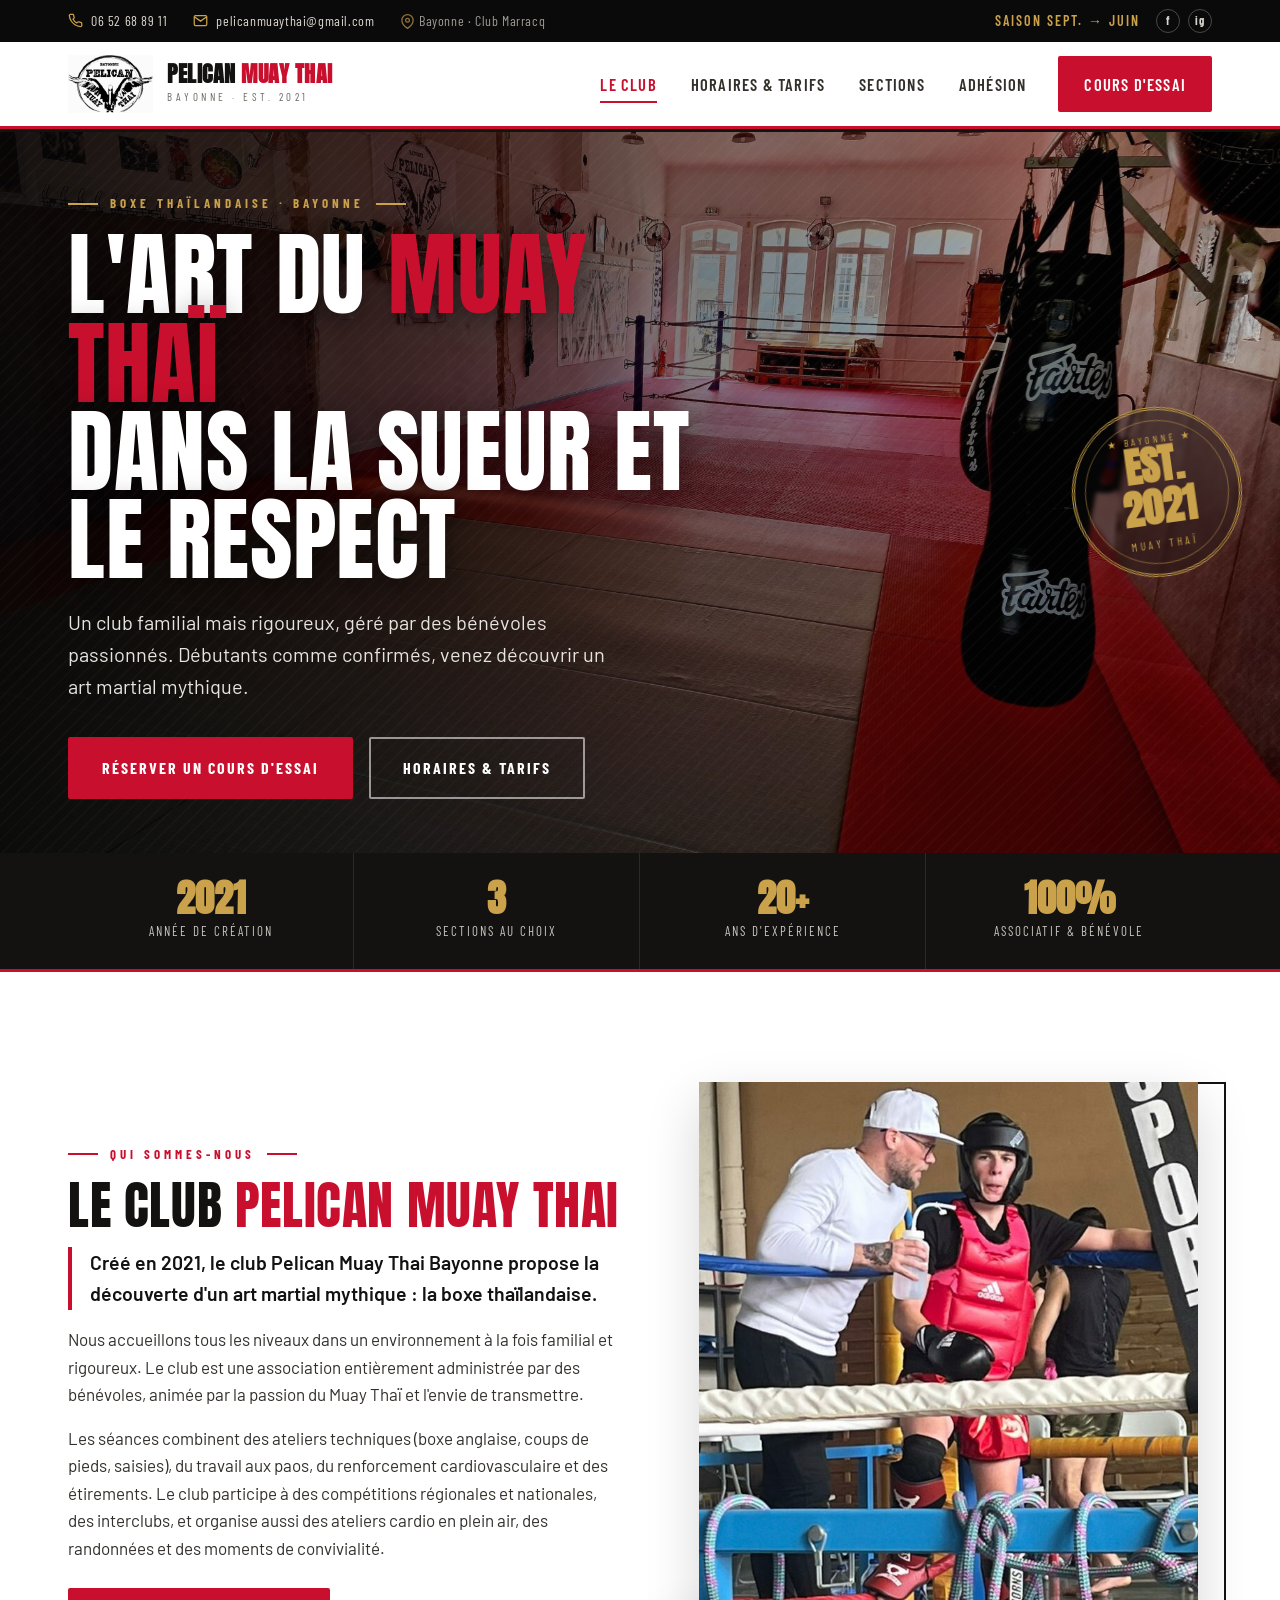
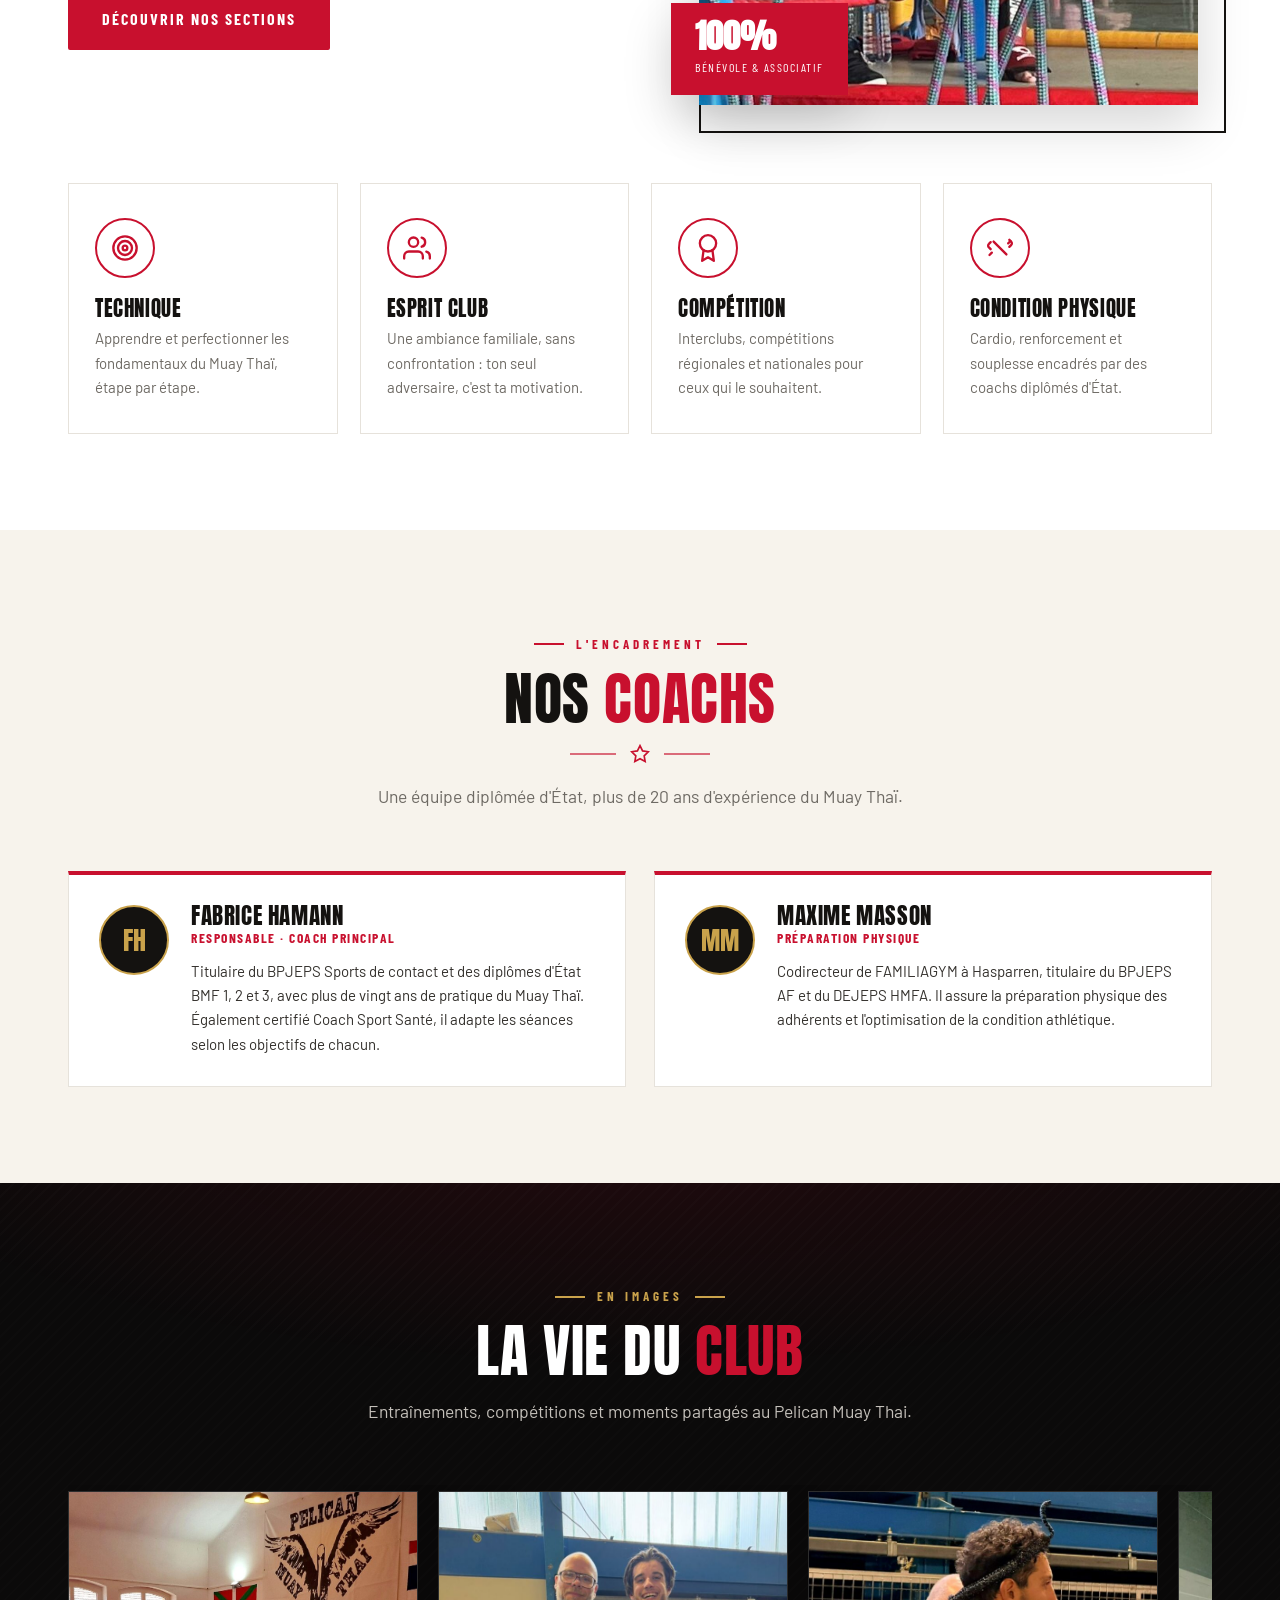
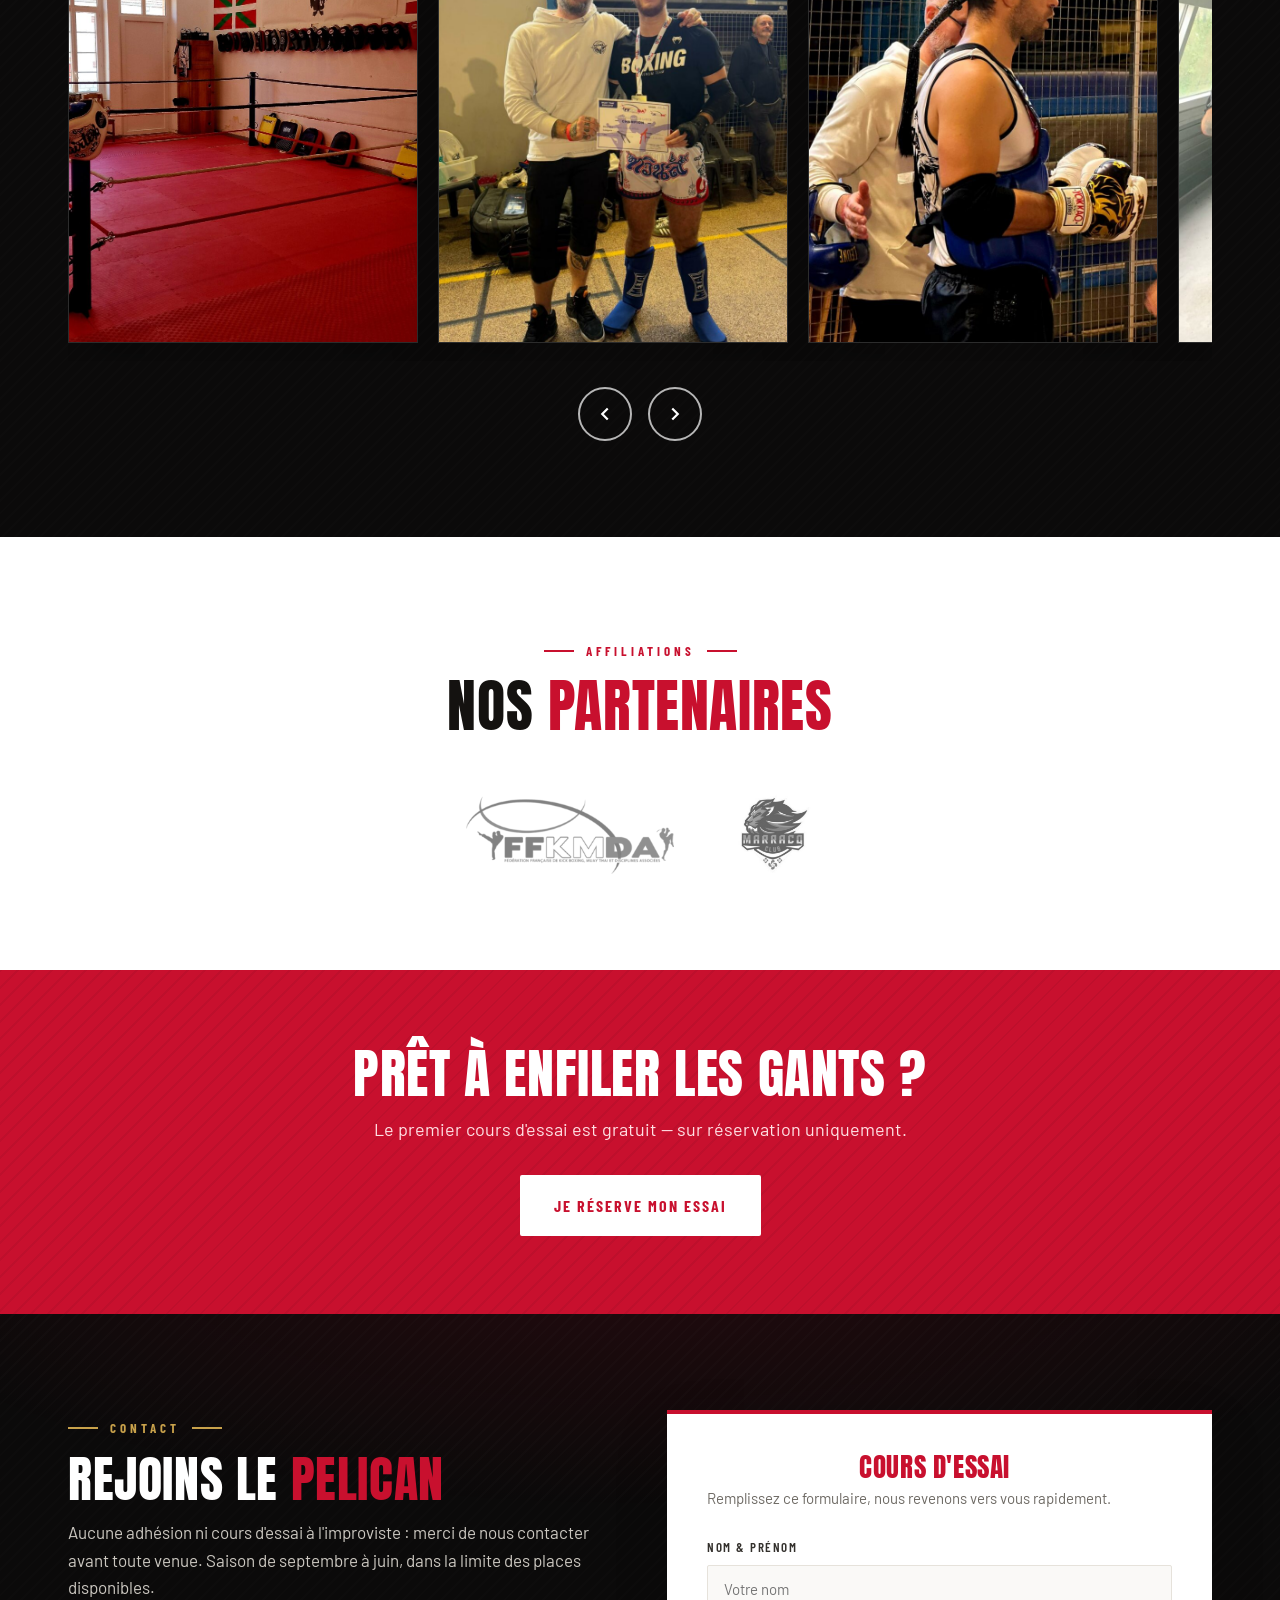
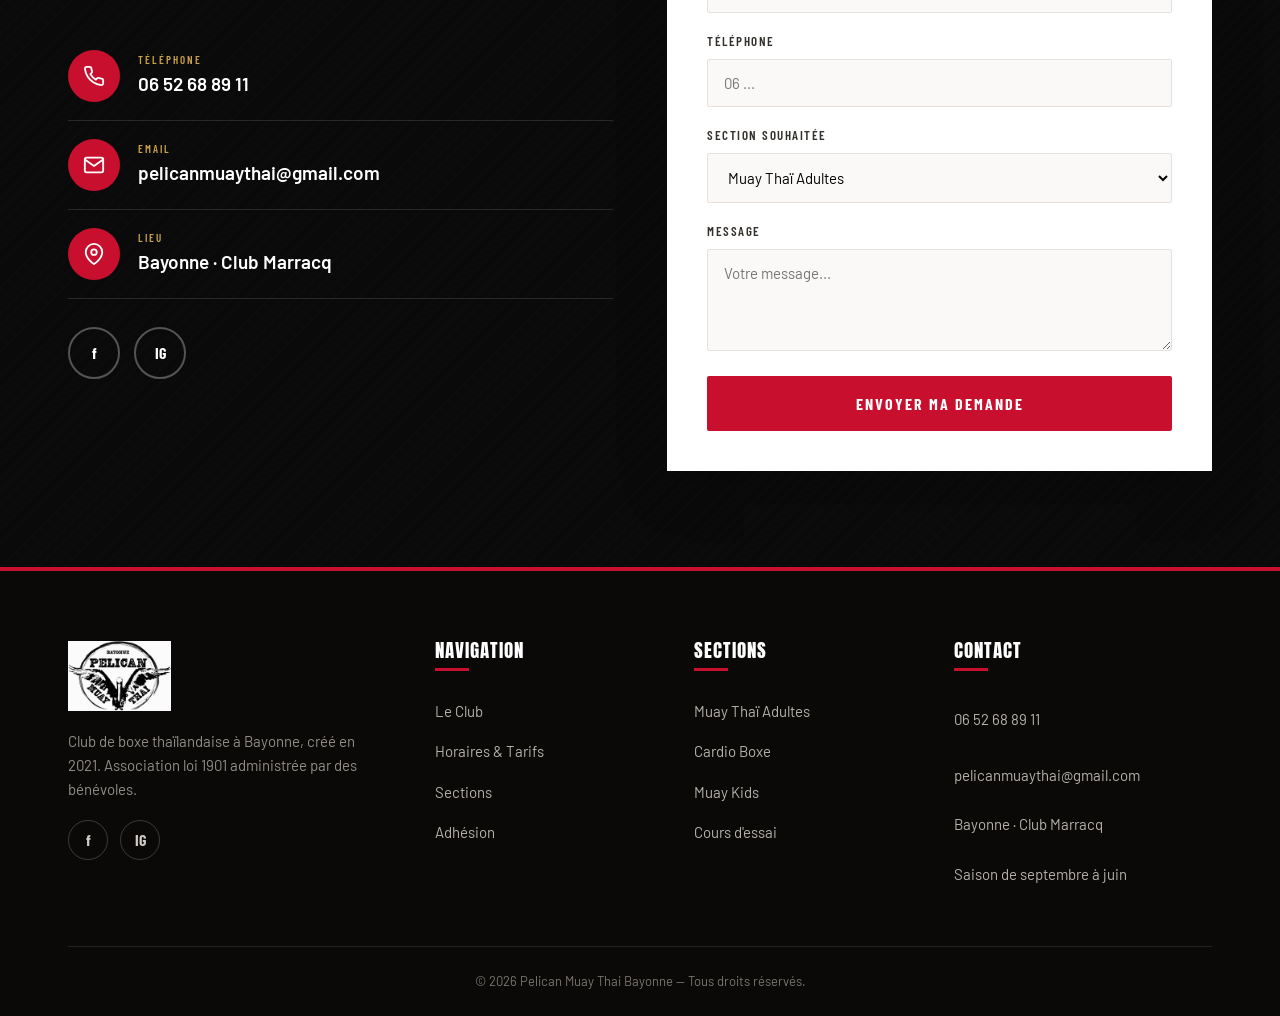
==== index.html @ ce6562f5 "Refonte du site Pelican Muay Thai Bayonne Site multi-pages (accueil, horaires & tarifs, sections, ad" ====
<!DOCTYPE html>
<html lang="fr">
<head>
<meta charset="UTF-8">
<meta name="viewport" content="width=device-width, initial-scale=1.0">
<title>Pelican Muay Thai — Club de boxe thaïlandaise à Bayonne</title>
<meta name="description" content="Créé en 2021, le club Pelican Muay Thai Bayonne propose la découverte de la boxe thaïlandaise : Muay Thaï adultes, Muay Kids et Cardio Boxe. Débutants et confirmés bienvenus.">
<link rel="icon" href="assets/img/logo.jpg">
<link rel="preconnect" href="https://fonts.googleapis.com">
<link rel="preconnect" href="https://fonts.gstatic.com" crossorigin>
<link href="https://fonts.googleapis.com/css2?family=Anton&family=Barlow:wght@400;500;600;700&family=Barlow+Condensed:wght@500;600;700&display=swap" rel="stylesheet">
<link rel="stylesheet" href="assets/css/style.css">
</head>
<body>

<!-- ===== TOP BAR ===== -->
<div class="topbar">
  <div class="container">
    <div class="tb-left">
      <a href="tel:+33652688911"><svg viewBox="0 0 24 24"><path d="M22 16.92v3a2 2 0 0 1-2.18 2 19.79 19.79 0 0 1-8.63-3.07 19.5 19.5 0 0 1-6-6 19.79 19.79 0 0 1-3.07-8.67A2 2 0 0 1 4.11 2h3a2 2 0 0 1 2 1.72c.13.96.36 1.9.7 2.81a2 2 0 0 1-.45 2.11L8.09 9.91a16 16 0 0 0 6 6l1.27-1.27a2 2 0 0 1 2.11-.45c.91.34 1.85.57 2.81.7A2 2 0 0 1 22 16.92z"/></svg>06 52 68 89 11</a>
      <a class="tb-hide" href="mailto:pelicanmuaythai@gmail.com"><svg viewBox="0 0 24 24"><path d="M4 4h16a2 2 0 0 1 2 2v12a2 2 0 0 1-2 2H4a2 2 0 0 1-2-2V6a2 2 0 0 1 2-2z"/><polyline points="22,6 12,13 2,6"/></svg>pelicanmuaythai@gmail.com</a>
      <span class="tb-hide" style="opacity:.7"><svg viewBox="0 0 24 24" style="display:inline-block;vertical-align:-3px"><path d="M21 10c0 7-9 13-9 13s-9-6-9-13a9 9 0 0 1 18 0z"/><circle cx="12" cy="10" r="3"/></svg> Bayonne · Club Marracq</span>
    </div>
    <div class="tb-right">
      <span class="lbl">Saison sept. → juin</span>
      <span class="tb-soc" style="display:flex;gap:8px">
        <a href="https://www.facebook.com/pelicanmuaythai" target="_blank" rel="noopener" aria-label="Facebook">f</a>
        <a href="https://www.instagram.com/pelicanmuaythai/" target="_blank" rel="noopener" aria-label="Instagram">ig</a>
      </span>
    </div>
  </div>
</div>

<!-- ===== HEADER ===== -->
<header class="site-header">
  <div class="container nav">
    <a href="index.html" class="brand">
      <img src="assets/img/logo.jpg" alt="Logo Pelican Muay Thai Bayonne">
      <span><b>PELICAN <span>MUAY THAI</span></b><small>Bayonne · est. 2021</small></span>
    </a>
    <nav class="menu">
      <a href="index.html" class="active">Le Club</a>
      <a href="horaires-tarifs.html">Horaires &amp; Tarifs</a>
      <a href="sections.html">Sections</a>
      <a href="adhesion.html">Adhésion</a>
      <a href="#contact" class="btn">Cours d'essai</a>
    </nav>
    <button class="burger" aria-label="Menu"><span></span><span></span><span></span></button>
  </div>
</header>

<!-- ===== HERO ===== -->
<section class="hero">
  <div class="hero-media">
    <img src="assets/img/hero.jpg" alt="Entraînement de Muay Thaï au club Pelican Bayonne">
    <div class="hero-overlay"></div>
    <div class="hero-inner">
      <div class="container">
        <div class="hero-content">
          <span class="kicker">Boxe thaïlandaise · Bayonne</span>
          <h1>L'art du <span>Muay Thaï</span><br>dans la sueur et le respect</h1>
          <p>Un club familial mais rigoureux, géré par des bénévoles passionnés. Débutants comme confirmés, venez découvrir un art martial mythique.</p>
          <div class="hero-actions">
            <a href="#contact" class="btn">Réserver un cours d'essai</a>
            <a href="horaires-tarifs.html" class="btn btn--outline-light">Horaires &amp; tarifs</a>
          </div>
        </div>
      </div>
    </div>
    <div class="stamp">
      <span class="ring"></span>
      <div>
        <div class="top">★ Bayonne ★</div>
        <b>EST.<br>2021</b>
        <small>Muay Thaï</small>
      </div>
    </div>
  </div>
</section>

<!-- ===== STAT BAND ===== -->
<div class="statband">
  <div class="container">
    <div class="st"><b>2021</b><span>Année de création</span></div>
    <div class="st"><b>3</b><span>Sections au choix</span></div>
    <div class="st"><b>20+</b><span>Ans d'expérience</span></div>
    <div class="st"><b>100%</b><span>Associatif &amp; bénévole</span></div>
  </div>
</div>

<!-- ===== LE CLUB / QUI SOMMES-NOUS ===== -->
<section class="section" id="le-club">
  <div class="container">
    <div class="about-grid">
      <div class="about-text reveal">
        <span class="kicker">Qui sommes-nous</span>
        <h2>Le club <span>Pelican Muay Thai</span></h2>
        <p class="lead">Créé en 2021, le club Pelican Muay Thai Bayonne propose la découverte d'un art martial mythique : la boxe thaïlandaise.</p>
        <p>Nous accueillons tous les niveaux dans un environnement à la fois familial et rigoureux. Le club est une association entièrement administrée par des bénévoles, animée par la passion du Muay Thaï et l'envie de transmettre.</p>
        <p>Les séances combinent des ateliers techniques (boxe anglaise, coups de pieds, saisies), du travail aux paos, du renforcement cardiovasculaire et des étirements. Le club participe à des compétitions régionales et nationales, des interclubs, et organise aussi des ateliers cardio en plein air, des randonnées et des moments de convivialité.</p>
        <div class="hero-actions" style="margin-top:26px">
          <a href="sections.html" class="btn">Découvrir nos sections</a>
        </div>
      </div>
      <div class="about-media reveal">
        <img src="assets/img/g8.jpg" alt="Le groupe du club Pelican Muay Thai">
        <div class="tag"><b>100%</b><span>bénévole &amp; associatif</span></div>
      </div>
    </div>

    <!-- Valeurs -->
    <div class="values">
      <div class="value reveal">
        <div class="ico"><svg viewBox="0 0 24 24"><circle cx="12" cy="12" r="10"/><circle cx="12" cy="12" r="6"/><circle cx="12" cy="12" r="2"/></svg></div>
        <h3>Technique</h3><p>Apprendre et perfectionner les fondamentaux du Muay Thaï, étape par étape.</p>
      </div>
      <div class="value reveal">
        <div class="ico"><svg viewBox="0 0 24 24"><path d="M17 21v-2a4 4 0 0 0-4-4H5a4 4 0 0 0-4 4v2"/><circle cx="9" cy="7" r="4"/><path d="M23 21v-2a4 4 0 0 0-3-3.87"/><path d="M16 3.13a4 4 0 0 1 0 7.75"/></svg></div>
        <h3>Esprit club</h3><p>Une ambiance familiale, sans confrontation : ton seul adversaire, c'est ta motivation.</p>
      </div>
      <div class="value reveal">
        <div class="ico"><svg viewBox="0 0 24 24"><circle cx="12" cy="8" r="7"/><polyline points="8.21 13.89 7 23 12 20 17 23 15.79 13.88"/></svg></div>
        <h3>Compétition</h3><p>Interclubs, compétitions régionales et nationales pour ceux qui le souhaitent.</p>
      </div>
      <div class="value reveal">
        <div class="ico"><svg viewBox="0 0 24 24"><line x1="6.5" y1="6.5" x2="17.5" y2="17.5"/><path d="M4 7l-1.5 1.5a2 2 0 0 0 0 3L4 13"/><path d="M20 11l1.5-1.5a2 2 0 0 0 0-3L20 5"/><path d="M5 16l-2 2"/><path d="M19 8l2-2"/></svg></div>
        <h3>Condition physique</h3><p>Cardio, renforcement et souplesse encadrés par des coachs diplômés d'État.</p>
      </div>
    </div>
  </div>
</section>

<!-- ===== COACHS ===== -->
<section class="section section--cream">
  <div class="container">
    <div class="section-head">
      <span class="kicker">L'encadrement</span>
      <h2 class="section-title">Nos <span class="hl">coachs</span></h2>
      <div class="orn"><span></span><svg viewBox="0 0 24 24"><polygon points="12 2 15.09 8.26 22 9.27 17 14.14 18.18 21.02 12 17.77 5.82 21.02 7 14.14 2 9.27 8.91 8.26 12 2"/></svg><span></span></div>
      <p class="section-sub">Une équipe diplômée d'État, plus de 20 ans d'expérience du Muay Thaï.</p>
    </div>
    <div class="coaches">
      <div class="coach reveal">
        <div class="badge">FH</div>
        <div>
          <h3>Fabrice Hamann</h3>
          <div class="role">Responsable · Coach principal</div>
          <p>Titulaire du BPJEPS Sports de contact et des diplômes d'État BMF 1, 2 et 3, avec plus de vingt ans de pratique du Muay Thaï. Également certifié Coach Sport Santé, il adapte les séances selon les objectifs de chacun.</p>
        </div>
      </div>
      <div class="coach reveal">
        <div class="badge">MM</div>
        <div>
          <h3>Maxime Masson</h3>
          <div class="role">Préparation physique</div>
          <p>Codirecteur de FAMILIAGYM à Hasparren, titulaire du BPJEPS AF et du DEJEPS HMFA. Il assure la préparation physique des adhérents et l'optimisation de la condition athlétique.</p>
        </div>
      </div>
    </div>
  </div>
</section>

<!-- ===== PHOTOS — CARROUSEL ===== -->
<section class="section section--dark">
  <div class="container">
    <div class="section-head">
      <span class="kicker">En images</span>
      <h2 class="section-title">La vie du <span class="hl">club</span></h2>
      <p class="section-sub">Entraînements, compétitions et moments partagés au Pelican Muay Thai.</p>
    </div>
    <div class="carousel">
      <div class="carousel-track">
        <div class="slide"><img src="assets/img/wide2.jpg" alt="Entraînement collectif"></div>
        <div class="slide"><img src="assets/img/g1.jpg" alt="Séance de Muay Thaï"></div>
        <div class="slide"><img src="assets/img/g2.jpg" alt="Travail technique aux paos"></div>
        <div class="slide"><img src="assets/img/g3.jpg" alt="Cours de boxe thaïlandaise"></div>
        <div class="slide"><img src="assets/img/g4.jpg" alt="Membres du club Pelican"></div>
        <div class="slide"><img src="assets/img/g5.jpg" alt="Sortie du club"></div>
        <div class="slide"><img src="assets/img/g6.jpg" alt="Groupe Pelican Muay Thai"></div>
        <div class="slide"><img src="assets/img/g7.jpg" alt="Compétition Muay Thaï"></div>
      </div>
      <div class="carousel-nav">
        <button data-prev aria-label="Précédent"><svg viewBox="0 0 24 24"><polyline points="15 18 9 12 15 6"/></svg></button>
        <button data-next aria-label="Suivant"><svg viewBox="0 0 24 24"><polyline points="9 18 15 12 9 6"/></svg></button>
      </div>
    </div>
  </div>
</section>

<!-- ===== PARTENAIRES ===== -->
<section class="section">
  <div class="container">
    <div class="section-head">
      <span class="kicker">Affiliations</span>
      <h2 class="section-title">Nos <span class="hl">partenaires</span></h2>
    </div>
    <div class="partners">
      <img src="assets/img/ffkmda.png" alt="FFKMDA">
      <img src="assets/img/marracq.jpg" alt="Club Marracq">
    </div>
  </div>
</section>

<!-- ===== CTA ===== -->
<section class="cta-strip">
  <div class="container">
    <h2>Prêt à enfiler les gants ?</h2>
    <p>Le premier cours d'essai est gratuit — sur réservation uniquement.</p>
    <a href="#contact" class="btn btn--light">Je réserve mon essai</a>
  </div>
</section>

<!-- ===== CONTACT ===== -->
<section class="section section--dark" id="contact">
  <div class="container">
    <div class="contact-grid">
      <div class="contact-info reveal">
        <span class="kicker">Contact</span>
        <h2>Rejoins le <span>Pelican</span></h2>
        <p>Aucune adhésion ni cours d'essai à l'improviste : merci de nous contacter avant toute venue. Saison de septembre à juin, dans la limite des places disponibles.</p>
        <ul class="contact-lines">
          <li><span class="ico"><svg viewBox="0 0 24 24"><path d="M22 16.92v3a2 2 0 0 1-2.18 2 19.79 19.79 0 0 1-8.63-3.07 19.5 19.5 0 0 1-6-6 19.79 19.79 0 0 1-3.07-8.67A2 2 0 0 1 4.11 2h3a2 2 0 0 1 2 1.72c.13.96.36 1.9.7 2.81a2 2 0 0 1-.45 2.11L8.09 9.91a16 16 0 0 0 6 6l1.27-1.27a2 2 0 0 1 2.11-.45c.91.34 1.85.57 2.81.7A2 2 0 0 1 22 16.92z"/></svg></span><div><small>Téléphone</small><b><a href="tel:+33652688911">06 52 68 89 11</a></b></div></li>
          <li><span class="ico"><svg viewBox="0 0 24 24"><path d="M4 4h16a2 2 0 0 1 2 2v12a2 2 0 0 1-2 2H4a2 2 0 0 1-2-2V6a2 2 0 0 1 2-2z"/><polyline points="22,6 12,13 2,6"/></svg></span><div><small>Email</small><b><a href="mailto:pelicanmuaythai@gmail.com">pelicanmuaythai@gmail.com</a></b></div></li>
          <li><span class="ico"><svg viewBox="0 0 24 24"><path d="M21 10c0 7-9 13-9 13s-9-6-9-13a9 9 0 0 1 18 0z"/><circle cx="12" cy="10" r="3"/></svg></span><div><small>Lieu</small><b>Bayonne · Club Marracq</b></div></li>
        </ul>
        <div class="socials">
          <a href="https://www.facebook.com/pelicanmuaythai" target="_blank" rel="noopener" aria-label="Facebook">f</a>
          <a href="https://www.instagram.com/pelicanmuaythai/" target="_blank" rel="noopener" aria-label="Instagram">IG</a>
        </div>
      </div>
      <div class="contact-card reveal">
        <h3>Demander un <span>cours d'essai</span></h3>
        <p>Remplissez ce formulaire, nous revenons vers vous rapidement.</p>
        <form id="contactForm">
          <div class="field"><label>Nom &amp; prénom</label><input type="text" name="name" required placeholder="Votre nom"></div>
          <div class="field"><label>Téléphone</label><input type="tel" name="phone" placeholder="06 ..."></div>
          <div class="field"><label>Section souhaitée</label>
            <select name="section">
              <option>Muay Thaï Adultes</option>
              <option>Cardio Boxe</option>
              <option>Muay Kids (10-14 ans)</option>
              <option>Je ne sais pas encore</option>
            </select>
          </div>
          <div class="field"><label>Message</label><textarea name="message" rows="4" placeholder="Votre message..."></textarea></div>
          <button type="submit" class="btn">Envoyer ma demande</button>
        </form>
      </div>
    </div>
  </div>
</section>

<!-- ===== FOOTER ===== -->
<footer class="site-footer">
  <div class="container">
    <div class="foot-grid">
      <div class="foot-brand">
        <img src="assets/img/logo.jpg" alt="Pelican Muay Thai">
        <p>Club de boxe thaïlandaise à Bayonne, créé en 2021. Association loi 1901 administrée par des bénévoles.</p>
        <div class="fsoc">
          <a href="https://www.facebook.com/pelicanmuaythai" target="_blank" rel="noopener">f</a>
          <a href="https://www.instagram.com/pelicanmuaythai/" target="_blank" rel="noopener">IG</a>
        </div>
      </div>
      <div class="foot-col">
        <h4>Navigation</h4>
        <a href="index.html">Le Club</a>
        <a href="horaires-tarifs.html">Horaires &amp; Tarifs</a>
        <a href="sections.html">Sections</a>
        <a href="adhesion.html">Adhésion</a>
      </div>
      <div class="foot-col">
        <h4>Sections</h4>
        <a href="sections.html#muay-thai">Muay Thaï Adultes</a>
        <a href="sections.html#cardio">Cardio Boxe</a>
        <a href="sections.html#kids">Muay Kids</a>
        <a href="adhesion.html">Cours d'essai</a>
      </div>
      <div class="foot-col">
        <h4>Contact</h4>
        <li><a href="tel:+33652688911">06 52 68 89 11</a></li>
        <li><a href="mailto:pelicanmuaythai@gmail.com">pelicanmuaythai@gmail.com</a></li>
        <li>Bayonne · Club Marracq</li>
        <li style="margin-top:10px">Saison de septembre à juin</li>
      </div>
    </div>
    <div class="foot-bottom">© <span id="year">2026</span> Pelican Muay Thai Bayonne — Tous droits réservés.</div>
  </div>
</footer>

<script src="assets/js/main.js"></script>
</body>
</html>
---- assets/css/style.css ----
/* =========================================================
   PELICAN MUAY THAI — Refonte 2.0
   Old-school boxing poster · fond blanc · noir / rouge / laiton
   ========================================================= */

:root{
  --red:#c8102e;
  --red-dark:#9c0c23;
  --gold:#c9a24b;
  --gold-soft:#e7d3a1;
  --ink:#141210;
  --ink-soft:#33302c;
  --grey:#6e6a64;
  --line:#e6e2db;
  --bg:#ffffff;
  --cream:#f7f3ec;
  --black:#0b0a0a;
  --maxw:1200px;
  --shadow:0 20px 50px rgba(0,0,0,.16);
  --shadow-sm:0 8px 24px rgba(0,0,0,.08);
  --ease:cubic-bezier(.22,.61,.36,1);
}

*{box-sizing:border-box;margin:0;padding:0}
html{scroll-behavior:smooth}
body{
  font-family:"Barlow","Segoe UI",system-ui,sans-serif;
  color:var(--ink);background:var(--bg);line-height:1.62;
  -webkit-font-smoothing:antialiased;overflow-x:hidden;
}
img{max-width:100%;display:block}
a{color:inherit;text-decoration:none}
ul{list-style:none}
svg{display:block}

h1,h2,h3,h4,.display{
  font-family:"Anton","Barlow",sans-serif;font-weight:400;
  text-transform:uppercase;line-height:.96;letter-spacing:.6px;
}
.container{width:100%;max-width:var(--maxw);margin:0 auto;padding:0 28px}

/* ---------- Icons ---------- */
.ico svg{stroke:currentColor;fill:none;stroke-width:2;stroke-linecap:round;stroke-linejoin:round}

/* ---------- Sections ---------- */
.section{padding:96px 0;position:relative}
.section--cream{background:var(--cream)}
.section--dark{background:var(--black);color:#fff;position:relative}
.section--dark::before{
  content:"";position:absolute;inset:0;pointer-events:none;opacity:.5;
  background:
    repeating-linear-gradient(135deg,rgba(255,255,255,.025) 0 2px,transparent 2px 9px),
    radial-gradient(1200px 400px at 50% -10%,rgba(200,16,46,.28),transparent 70%);
}
.section--dark>.container{position:relative;z-index:1}

.section-head{max-width:780px;margin:0 auto 60px;text-align:center}
.kicker{
  display:inline-flex;align-items:center;gap:12px;
  font-family:"Barlow Condensed",sans-serif;font-weight:700;
  letter-spacing:4px;text-transform:uppercase;font-size:13px;color:var(--red);margin-bottom:16px;
}
.kicker::before,.kicker::after{content:"";width:30px;height:2px;background:var(--red)}
.kicker.solo::before,.kicker.solo::after{display:none}
.section-title{font-size:clamp(34px,5.2vw,58px)}
.section-title .hl{color:var(--red)}
.section-sub{margin-top:18px;color:var(--grey);font-size:17.5px}
.section--dark .section-sub{color:#c4c0ba}
.section--dark .kicker{color:var(--gold)}
.section--dark .kicker::before,.section--dark .kicker::after{background:var(--gold)}

/* ornamental divider */
.orn{display:flex;align-items:center;justify-content:center;gap:14px;margin:18px auto 0;color:var(--red)}
.orn span{height:2px;width:46px;background:currentColor;opacity:.6}
.orn svg{width:20px;height:20px;stroke:currentColor;fill:none;stroke-width:2}

/* ---------- Buttons ---------- */
.btn{
  display:inline-flex;align-items:center;gap:10px;
  font-family:"Barlow Condensed",sans-serif;font-weight:700;
  text-transform:uppercase;letter-spacing:2px;font-size:16px;
  padding:16px 32px;border:2px solid var(--red);background:var(--red);color:#fff;
  cursor:pointer;border-radius:2px;transition:.25s var(--ease);position:relative;
}
.btn svg{width:18px;height:18px;stroke:currentColor;fill:none;stroke-width:2.4}
.btn:hover{background:var(--red-dark);border-color:var(--red-dark);transform:translateY(-2px);box-shadow:0 10px 24px rgba(200,16,46,.32)}
.btn--ghost{background:transparent;color:var(--ink);border-color:var(--ink)}
.btn--ghost:hover{background:var(--ink);color:#fff}
.btn--light{background:#fff;color:var(--ink);border-color:#fff}
.btn--light:hover{background:transparent;color:#fff;border-color:#fff}
.btn--outline-light{background:transparent;color:#fff;border-color:rgba(255,255,255,.55)}
.btn--outline-light:hover{background:#fff;color:var(--ink);border-color:#fff}

/* ---------- Top bar ---------- */
.topbar{background:var(--black);color:#d8d4cd;font-family:"Barlow Condensed",sans-serif;font-size:14px;letter-spacing:.6px}
.topbar .container{display:flex;align-items:center;justify-content:space-between;height:42px}
.topbar .tb-left{display:flex;gap:26px;align-items:center}
.topbar a{display:inline-flex;align-items:center;gap:8px;color:#d8d4cd;transition:.2s}
.topbar a:hover{color:#fff}
.topbar svg{width:15px;height:15px;stroke:var(--gold);fill:none;stroke-width:2}
.topbar .tb-right{display:flex;gap:16px;align-items:center}
.topbar .tb-right .lbl{color:var(--gold);text-transform:uppercase;letter-spacing:2px;font-weight:600}
.topbar .tb-soc a{width:24px;height:24px;border:1px solid rgba(255,255,255,.25);border-radius:50%;justify-content:center;font-weight:700;font-size:12px}
.topbar .tb-soc a:hover{background:var(--red);border-color:var(--red)}

/* ---------- Header ---------- */
.site-header{position:sticky;top:0;z-index:80;background:#fff;border-bottom:3px solid var(--ink)}
.site-header::after{content:"";display:block;height:3px;background:var(--red)}
.nav{display:flex;align-items:center;justify-content:space-between;height:84px}
.brand{display:flex;align-items:center;gap:14px}
.brand img{height:58px;width:auto}
.brand b{font-family:"Anton",sans-serif;font-size:22px;letter-spacing:.5px;text-transform:uppercase;line-height:1;display:block}
.brand b span{color:var(--red)}
.brand small{display:block;font-family:"Barlow Condensed",sans-serif;font-size:11px;letter-spacing:3.5px;color:var(--grey);text-transform:uppercase;margin-top:3px}

.menu{display:flex;align-items:center;gap:2px}
.menu a{
  font-family:"Barlow Condensed",sans-serif;font-weight:600;text-transform:uppercase;
  letter-spacing:1.2px;font-size:16.5px;padding:12px 16px;color:var(--ink-soft);position:relative;transition:color .2s;
}
.menu a::after{content:"";position:absolute;left:16px;right:16px;bottom:6px;height:2px;background:var(--red);transform:scaleX(0);transform-origin:left;transition:transform .25s var(--ease)}
.menu a:hover,.menu a.active{color:var(--red)}
.menu a:hover::after,.menu a.active::after{transform:scaleX(1)}
.menu .btn{margin-left:14px;color:#fff;padding:13px 24px}
.menu .btn:hover{color:#fff}
.menu .btn::after{display:none}

.burger{display:none;background:none;border:0;cursor:pointer;width:46px;height:46px;flex-direction:column;justify-content:center;gap:6px}
.burger span{display:block;height:3px;width:28px;background:var(--ink);border-radius:2px;transition:.3s}
.burger.open span:nth-child(1){transform:translateY(9px) rotate(45deg)}
.burger.open span:nth-child(2){opacity:0}
.burger.open span:nth-child(3){transform:translateY(-9px) rotate(-45deg)}

/* ---------- Hero ---------- */
.hero{position:relative;background:var(--black)}
.hero-media{position:relative;width:100%}
.hero-media>img{width:100%;height:auto;display:block}          /* image visible EN ENTIER */
.hero-overlay{position:absolute;inset:0;background:linear-gradient(90deg,rgba(7,6,6,.9) 0%,rgba(7,6,6,.6) 42%,rgba(7,6,6,.18) 100%)}
.hero-overlay::after{content:"";position:absolute;inset:0;background:repeating-linear-gradient(135deg,rgba(255,255,255,.018) 0 2px,transparent 2px 10px)}
.hero-inner{position:absolute;inset:0;display:flex;align-items:center}
.hero-content{max-width:680px;color:#fff;position:relative;z-index:2}
.hero-content .kicker{color:var(--gold)}
.hero-content .kicker::before,.hero-content .kicker::after{background:var(--gold)}
.hero h1{font-size:clamp(42px,7.4vw,92px);color:#fff;text-shadow:0 6px 30px rgba(0,0,0,.55)}
.hero h1 span{color:var(--red)}
.hero p{margin:22px 0 34px;font-size:clamp(16px,2vw,20px);color:#e7e4df;max-width:540px}
.hero-actions{display:flex;flex-wrap:wrap;gap:16px}

/* vintage stamp */
.stamp{
  position:absolute;right:38px;top:50%;transform:translateY(-50%) rotate(-8deg);z-index:3;
  width:170px;height:170px;border-radius:50%;
  border:3px double var(--gold);color:var(--gold);
  display:grid;place-items:center;text-align:center;
  background:rgba(11,10,10,.35);backdrop-filter:blur(2px);
}
.stamp .ring{position:absolute;inset:10px;border:1px solid rgba(201,162,75,.5);border-radius:50%}
.stamp b{font-family:"Anton",sans-serif;font-size:40px;color:var(--gold);line-height:.9}
.stamp small{display:block;font-family:"Barlow Condensed",sans-serif;letter-spacing:3px;font-size:11px;text-transform:uppercase;margin-top:4px}
.stamp .top,.stamp .bot{font-family:"Barlow Condensed",sans-serif;font-size:10px;letter-spacing:3px;text-transform:uppercase}

/* stats band under hero */
.statband{background:var(--ink);color:#fff;border-bottom:3px solid var(--red)}
.statband .container{display:grid;grid-template-columns:repeat(4,1fr)}
.statband .st{padding:26px 18px;text-align:center;border-right:1px solid rgba(255,255,255,.1)}
.statband .st:last-child{border-right:0}
.statband .st b{display:block;font-family:"Anton",sans-serif;font-size:38px;color:var(--gold);line-height:1}
.statband .st span{font-family:"Barlow Condensed",sans-serif;text-transform:uppercase;letter-spacing:2px;font-size:13px;color:#c8c4be}

/* ---------- About ---------- */
.about-grid{display:grid;grid-template-columns:1.05fr 1fr;gap:64px;align-items:center}
.about-text h2{font-size:clamp(32px,4.6vw,52px);margin-bottom:6px}
.about-text h2 span{color:var(--red)}
.about-text p{margin:16px 0;color:var(--ink-soft);font-size:17px}
.about-text .lead{font-size:19.5px;font-weight:600;color:var(--ink);border-left:4px solid var(--red);padding-left:18px}
.about-media{position:relative;padding:14px}
.about-media::before{content:"";position:absolute;inset:0;border:2px solid var(--ink);transform:translate(14px,14px);z-index:0}
.about-media img{position:relative;z-index:1;width:100%;object-fit:cover;aspect-ratio:4/5;box-shadow:var(--shadow)}
.about-media .tag{position:absolute;left:-14px;bottom:24px;z-index:2;background:var(--red);color:#fff;padding:16px 24px;box-shadow:var(--shadow)}
.about-media .tag b{font-family:"Anton",sans-serif;font-size:34px;line-height:1;display:block}
.about-media .tag span{font-family:"Barlow Condensed",sans-serif;text-transform:uppercase;letter-spacing:1.5px;font-size:12px}

/* value cards */
.values{display:grid;grid-template-columns:repeat(4,1fr);gap:22px;margin-top:64px}
.value{background:#fff;border:1px solid var(--line);padding:34px 26px;transition:.25s var(--ease);position:relative;overflow:hidden}
.value::before{content:"";position:absolute;top:0;left:0;right:0;height:4px;background:var(--red);transform:scaleX(0);transform-origin:left;transition:transform .3s var(--ease)}
.value:hover{transform:translateY(-8px);box-shadow:var(--shadow);border-color:transparent}
.value:hover::before{transform:scaleX(1)}
.value .ico{width:60px;height:60px;border:2px solid var(--red);border-radius:50%;display:grid;place-items:center;color:var(--red);margin-bottom:20px}
.value .ico svg{width:28px;height:28px}
.value h3{font-size:21px;margin-bottom:8px}
.value p{color:var(--grey);font-size:15px}

/* ---------- Coaches ---------- */
.coaches{display:grid;grid-template-columns:1fr 1fr;gap:28px}
.coach{display:flex;gap:22px;background:#fff;border:1px solid var(--line);border-top:4px solid var(--red);padding:30px}
.coach .badge{flex:0 0 70px;width:70px;height:70px;border-radius:50%;background:var(--ink);color:var(--gold);display:grid;place-items:center;font-family:"Anton",sans-serif;font-size:26px;border:2px solid var(--gold)}
.coach h3{font-size:23px}
.coach .role{font-family:"Barlow Condensed",sans-serif;text-transform:uppercase;letter-spacing:1.5px;color:var(--red);font-weight:700;font-size:13.5px;margin-bottom:10px}
.coach p{font-size:15px;color:var(--ink-soft)}

/* ---------- Carousel ---------- */
.carousel{position:relative}
.carousel-track{display:flex;gap:20px;overflow-x:auto;scroll-snap-type:x mandatory;scroll-behavior:smooth;padding:6px 0 18px;-ms-overflow-style:none;scrollbar-width:none}
.carousel-track::-webkit-scrollbar{display:none}
.slide{flex:0 0 auto;width:350px;scroll-snap-align:center;overflow:hidden;box-shadow:var(--shadow);position:relative;background:#1a1a1a;border:1px solid rgba(255,255,255,.08)}
.slide img{width:100%;height:450px;object-fit:cover;transition:transform .6s var(--ease)}
.slide::after{content:"";position:absolute;inset:0;border:2px solid transparent;transition:.3s}
.slide:hover img{transform:scale(1.06)}
.slide:hover::after{border-color:var(--gold)}
.carousel-nav{display:flex;justify-content:center;gap:16px;margin-top:26px}
.carousel-nav button{width:54px;height:54px;border-radius:50%;border:2px solid var(--ink);background:#fff;cursor:pointer;display:grid;place-items:center;transition:.2s var(--ease);color:var(--ink)}
.carousel-nav button svg{width:22px;height:22px;stroke:currentColor;fill:none;stroke-width:2.4}
.carousel-nav button:hover{background:var(--red);border-color:var(--red);color:#fff}
.section--dark .carousel-nav button{background:transparent;border-color:rgba(255,255,255,.7);color:#fff}
.section--dark .carousel-nav button:hover{background:var(--red);border-color:var(--red)}

/* ---------- Page banner ---------- */
.page-hero .hero-media>img{filter:brightness(.5)}
.page-hero .hero-overlay{background:linear-gradient(180deg,rgba(7,6,6,.55),rgba(7,6,6,.8))}
.page-hero .hero-inner{justify-content:center;text-align:center}
.page-hero .hero-content{max-width:860px}
.page-hero .kicker{justify-content:center}
.page-hero h1{font-size:clamp(40px,7.4vw,82px)}
.breadcrumb{font-family:"Barlow Condensed",sans-serif;letter-spacing:1.5px;text-transform:uppercase;color:#ddd;font-size:14px;margin-top:18px}
.breadcrumb a:hover{color:var(--gold)}

/* ---------- Schedule ---------- */
.sched{display:grid;grid-template-columns:repeat(4,1fr);gap:20px}
.day{background:#fff;border:1px solid var(--line);overflow:hidden;box-shadow:var(--shadow-sm)}
.day .day-h{background:var(--ink);color:#fff;text-align:center;padding:18px;font-family:"Anton",sans-serif;font-size:25px;text-transform:uppercase;letter-spacing:1px;position:relative}
.day .day-h::after{content:"";position:absolute;left:0;right:0;bottom:0;height:3px;background:var(--red)}
.day .day-h.is-red{background:var(--red)}
.day .day-h.is-red::after{background:var(--gold)}
.slot{padding:18px 20px;border-bottom:1px solid var(--line)}
.slot:last-child{border-bottom:0}
.slot .time{font-family:"Barlow Condensed",sans-serif;font-weight:700;font-size:19px;color:var(--red)}
.slot .name{font-size:14.5px;color:var(--ink-soft);text-transform:uppercase;letter-spacing:.6px;font-weight:600}

/* ---------- Pricing ---------- */
.pricing{display:grid;grid-template-columns:repeat(3,1fr);gap:26px;align-items:stretch}
.price-card{background:#fff;border:1px solid var(--line);padding:38px 30px;display:flex;flex-direction:column;transition:.25s var(--ease);position:relative}
.price-card:hover{transform:translateY(-8px);box-shadow:var(--shadow)}
.price-card.featured{border:2px solid var(--red);box-shadow:var(--shadow)}
.price-card .ribbon{position:absolute;top:-14px;left:50%;transform:translateX(-50%);background:var(--red);color:#fff;font-family:"Barlow Condensed",sans-serif;text-transform:uppercase;letter-spacing:1.5px;font-weight:700;font-size:13px;padding:6px 18px}
.price-card h3{font-size:27px;margin-bottom:6px}
.price-card .tagline{color:var(--grey);font-size:14px;margin-bottom:22px;min-height:20px}
.price-main{font-family:"Anton",sans-serif;font-size:56px;color:var(--red);line-height:1}
.price-main small{font-size:18px;color:var(--grey);font-family:"Barlow Condensed",sans-serif}
.price-list{margin:22px 0 26px;border-top:2px solid var(--ink)}
.price-list li{display:flex;justify-content:space-between;padding:12px 0;border-bottom:1px solid var(--line);font-size:15px}
.price-list li span:last-child{font-weight:700;color:var(--ink)}
.price-card .btn{margin-top:auto;justify-content:center}
.formules{display:grid;grid-template-columns:1fr 1fr;gap:26px;margin-top:34px}
.formule{display:flex;align-items:center;justify-content:space-between;gap:20px;background:var(--ink);color:#fff;padding:28px 32px;border-left:5px solid var(--red)}
.formule h4{font-family:"Anton",sans-serif;font-size:22px;text-transform:uppercase;color:#fff}
.formule .f-price{font-family:"Anton",sans-serif;font-size:42px;color:var(--gold);white-space:nowrap}
.formule .f-price small{font-size:15px;color:#cfcbc4;opacity:.85}
.formule.is-red{background:var(--red);border-left-color:var(--gold)}
.formule.is-red .f-price{color:#fff}

/* ---------- Sections detail ---------- */
.sec-block{display:grid;grid-template-columns:1fr 1fr;gap:56px;align-items:center;margin-bottom:90px}
.sec-block:last-child{margin-bottom:0}
.sec-block.flip .sec-media{order:2}
.sec-media{position:relative;padding:14px}
.sec-media::before{content:"";position:absolute;inset:0;border:2px solid var(--red);transform:translate(-14px,14px)}
.sec-block.flip .sec-media::before{transform:translate(14px,14px)}
.sec-media img{position:relative;width:100%;aspect-ratio:4/5;object-fit:cover;box-shadow:var(--shadow)}
.sec-info .age{display:inline-block;background:var(--ink);color:var(--gold);font-family:"Barlow Condensed",sans-serif;text-transform:uppercase;letter-spacing:2px;font-weight:700;font-size:13px;padding:7px 16px;margin-bottom:14px;border:1px solid var(--gold)}
.sec-info h2{font-size:clamp(32px,4.6vw,50px)}
.sec-info h2 span{color:var(--red)}
.sec-info .desc{color:var(--ink-soft);margin:16px 0 26px;font-size:17.5px}
.feature-grid{display:grid;grid-template-columns:1fr 1fr;gap:14px;margin-bottom:28px}
.feature{display:flex;gap:14px;align-items:center;background:var(--cream);border-left:3px solid var(--red);padding:14px 16px}
.feature .ico{flex:0 0 38px;width:38px;height:38px;border-radius:50%;background:#fff;border:1px solid var(--line);display:grid;place-items:center;color:var(--red)}
.feature .ico svg{width:20px;height:20px}
.feature b{font-size:14.5px;text-transform:uppercase;letter-spacing:.3px;font-family:"Barlow Condensed",sans-serif;font-weight:600}
.sched-inline{display:flex;flex-wrap:wrap;gap:12px}
.sched-inline .chip{background:var(--ink);color:#fff;padding:11px 18px;font-family:"Barlow Condensed",sans-serif;font-weight:600;letter-spacing:.5px}
.sched-inline .chip b{color:var(--gold);margin-right:8px}

/* ---------- Adhesion ---------- */
.steps{display:grid;grid-template-columns:repeat(4,1fr);gap:24px}
.step{background:#fff;border:1px solid var(--line);padding:34px 26px;position:relative;overflow:hidden}
.step .num{font-family:"Anton",sans-serif;font-size:88px;color:var(--red);line-height:.7;opacity:.12;position:absolute;top:10px;right:18px}
.step .stp{font-family:"Barlow Condensed",sans-serif;letter-spacing:2px;text-transform:uppercase;color:var(--red);font-weight:700;font-size:12px}
.step h3{font-size:22px;margin:6px 0 10px}
.step p{font-size:15px;color:var(--ink-soft)}
.docs-grid{display:grid;grid-template-columns:1fr 1fr;gap:44px;align-items:start}
.doc-list li{display:flex;align-items:center;gap:16px;padding:18px 20px;background:#fff;border:1px solid var(--line);margin-bottom:14px;transition:.2s}
.doc-list li:hover{border-color:var(--red);transform:translateX(4px)}
.doc-list .di{flex:0 0 44px;width:44px;height:44px;background:var(--red);color:#fff;display:grid;place-items:center;font-weight:700;font-family:"Barlow Condensed",sans-serif;font-size:13px}
.doc-list b{display:block;font-size:16px}
.doc-list span{font-size:13px;color:var(--grey)}
.doc-list .opt{margin-left:auto;font-size:12px;background:var(--ink);color:var(--gold);padding:4px 10px;text-transform:uppercase;letter-spacing:.5px;font-family:"Barlow Condensed",sans-serif}
.note-card{background:var(--ink);color:#fff;padding:34px;border-top:4px solid var(--gold)}
.note-card h3{color:#fff;font-size:25px;margin-bottom:18px}
.note-card ul li{padding:12px 0;border-bottom:1px solid rgba(255,255,255,.12);font-size:15px;color:#e1ddd6;display:flex;gap:12px}
.note-card ul li:last-child{border:0}
.note-card ul li svg{flex:0 0 18px;width:18px;height:18px;stroke:var(--gold);fill:none;stroke-width:2.4;margin-top:3px}
.warn{background:#fff5f6;border:1px solid #f0c4cb;border-left:5px solid var(--red);padding:22px 26px;margin-top:28px;color:var(--ink-soft)}
.warn b{color:var(--red)}

/* equipment */
.equip{display:flex;flex-wrap:wrap;gap:12px;margin-top:10px;justify-content:center}
.equip .item{display:flex;align-items:center;gap:10px;background:#fff;border:1px solid var(--line);padding:13px 20px;border-radius:40px;font-weight:600;font-size:15px}
.equip .item svg{width:18px;height:18px;stroke:var(--red);fill:none;stroke-width:2.6}

/* ---------- Contact ---------- */
.contact-grid{display:grid;grid-template-columns:1fr 1fr;gap:54px;align-items:stretch}
.contact-info h2{font-size:clamp(32px,4.6vw,50px);color:#fff}
.contact-info h2 span{color:var(--red)}
.contact-info p{color:#cbc7c0;margin:16px 0 30px;font-size:17px}
.contact-lines li{display:flex;align-items:center;gap:18px;padding:18px 0;border-bottom:1px solid rgba(255,255,255,.12)}
.contact-lines .ico{flex:0 0 52px;width:52px;height:52px;border-radius:50%;background:var(--red);color:#fff;display:grid;place-items:center}
.contact-lines .ico svg{width:22px;height:22px;stroke:#fff;fill:none;stroke-width:2}
.contact-lines small{display:block;text-transform:uppercase;letter-spacing:2px;font-size:11px;color:var(--gold);font-family:"Barlow Condensed",sans-serif;font-weight:600}
.contact-lines b{font-size:19px;color:#fff;font-weight:600}
.socials{display:flex;gap:14px;margin-top:28px}
.socials a{width:52px;height:52px;border-radius:50%;border:2px solid rgba(255,255,255,.3);display:grid;place-items:center;color:#fff;font-weight:700;font-family:"Barlow Condensed",sans-serif;transition:.2s}
.socials a:hover{background:var(--red);border-color:var(--red);transform:translateY(-3px)}
.contact-card{background:#fff;padding:40px;box-shadow:var(--shadow);border-top:4px solid var(--red)}
.contact-card h3{font-size:27px;margin-bottom:6px}
.contact-card h3 span{color:var(--red)}
.contact-card p{color:var(--grey);margin-bottom:26px;font-size:15px}
.field{margin-bottom:18px}
.field label{display:block;font-family:"Barlow Condensed",sans-serif;text-transform:uppercase;letter-spacing:1.5px;font-weight:600;font-size:13px;margin-bottom:7px;color:var(--ink-soft)}
.field input,.field textarea,.field select{width:100%;padding:14px 16px;border:1px solid var(--line);font-family:inherit;font-size:15px;background:#faf9f7;transition:.2s;border-radius:2px}
.field input:focus,.field textarea:focus,.field select:focus{outline:none;border-color:var(--red);background:#fff}
.contact-card .btn{width:100%;justify-content:center}

/* ---------- CTA strip ---------- */
.cta-strip{background:var(--red);color:#fff;text-align:center;padding:78px 0;position:relative;overflow:hidden}
.cta-strip::before{content:"";position:absolute;inset:0;background:repeating-linear-gradient(135deg,rgba(0,0,0,.05) 0 2px,transparent 2px 12px)}
.cta-strip>.container{position:relative}
.cta-strip h2{font-size:clamp(32px,5vw,54px);color:#fff}
.cta-strip p{font-size:18px;margin:16px 0 30px;color:#ffe0e4}
.cta-strip .btn--light{color:var(--red)}
.cta-strip .btn--light:hover{color:#fff;border-color:#fff}

/* ---------- Partners ---------- */
.partners{display:flex;align-items:center;justify-content:center;gap:60px;flex-wrap:wrap;margin-top:10px}
.partners img{height:80px;width:auto;filter:grayscale(1);opacity:.65;transition:.25s}
.partners img:hover{filter:none;opacity:1}

/* ---------- Footer ---------- */
.site-footer{background:#0a0908;color:#cfcbc4;padding:70px 0 0;border-top:4px solid var(--red)}
.foot-grid{display:grid;grid-template-columns:1.5fr 1fr 1fr 1.2fr;gap:44px}
.foot-brand img{height:70px;margin-bottom:18px}
.foot-brand p{font-size:15px;color:#928e87;max-width:290px}
.foot-brand .fsoc{display:flex;gap:12px;margin-top:18px}
.foot-brand .fsoc a{width:40px;height:40px;border:1px solid rgba(255,255,255,.2);border-radius:50%;display:grid;place-items:center;font-family:"Barlow Condensed",sans-serif;font-weight:700;transition:.2s}
.foot-brand .fsoc a:hover{background:var(--red);border-color:var(--red);color:#fff}
.foot-col h4{font-family:"Anton",sans-serif;text-transform:uppercase;color:#fff;font-size:19px;letter-spacing:1px;margin-bottom:20px;position:relative;padding-bottom:12px}
.foot-col h4::after{content:"";position:absolute;left:0;bottom:0;width:34px;height:3px;background:var(--red)}
.foot-col a,.foot-col li{display:block;padding:8px 0;color:#b6b2ab;font-size:15px;transition:.2s}
.foot-col a:hover{color:var(--gold);padding-left:6px}
.foot-bottom{border-top:1px solid rgba(255,255,255,.1);margin-top:52px;padding:24px 0;text-align:center;font-size:13px;color:#79756f}
.foot-bottom a{color:var(--gold)}

/* ---------- Reveal ---------- */
.reveal{opacity:0;transform:translateY(30px);transition:opacity .7s var(--ease),transform .7s var(--ease)}
.reveal.in{opacity:1;transform:none}

/* =========================================================
   RESPONSIVE
   ========================================================= */
@media (max-width:1080px){
  .values{grid-template-columns:1fr 1fr}
  .foot-grid{grid-template-columns:1fr 1fr}
  .sched{grid-template-columns:1fr 1fr}
  .stamp{width:140px;height:140px;right:24px}
  .stamp b{font-size:32px}
}
@media (max-width:900px){
  .topbar .tb-left .tb-hide{display:none}
  .menu{position:fixed;top:84px;right:0;left:0;flex-direction:column;align-items:stretch;gap:0;background:#fff;border-bottom:3px solid var(--red);padding:14px 24px 26px;transform:translateY(-140%);transition:transform .35s var(--ease);box-shadow:var(--shadow);max-height:calc(100vh - 84px);overflow:auto}
  .menu.open{transform:none}
  .menu a{padding:15px 6px;border-bottom:1px solid var(--line);font-size:18px}
  .menu a::after{display:none}
  .menu .btn{margin:16px 0 0;justify-content:center}
  .burger{display:flex}
  .about-grid,.contact-grid,.docs-grid,.coaches,.sec-block,.sec-block.flip{grid-template-columns:1fr}
  .sec-block.flip .sec-media{order:0}
  .pricing{grid-template-columns:1fr}
  .steps{grid-template-columns:1fr 1fr}
  .hero-overlay{background:linear-gradient(180deg,rgba(7,6,6,.35) 0%,rgba(7,6,6,.85) 100%)}
  .hero-inner{align-items:flex-end;padding-bottom:36px}
  .stamp{display:none}
  /* Phones/small tablets: image EN ENTIER en haut, texte dessous */
  .hero{display:flex;flex-direction:column}
  .hero-media{display:flex;flex-direction:column}
  .hero-overlay{display:none}
  .hero-inner{position:static;order:2;background:var(--black);width:100%;padding:36px 0 40px}
  .hero-content{max-width:none}
  .page-hero .hero-media>img{filter:none}
  .page-hero .hero-inner{text-align:center}
  .statband .container{grid-template-columns:1fr 1fr}
  .statband .st:nth-child(2){border-right:0}
  .statband .st{border-bottom:1px solid rgba(255,255,255,.1)}
}
@media (max-width:680px){
  .section{padding:66px 0}
  .container{padding:0 20px}
  .topbar{display:none}
  .values,.formules,.feature-grid,.sched,.steps{grid-template-columns:1fr}
  .partners{gap:34px}
  .partners img{height:60px}
  .slide{width:82vw}
  .slide img{height:400px}
  .formule{flex-direction:column;text-align:center;gap:12px}
  .about-media .tag{left:50%;transform:translateX(-50%);bottom:-20px}
  .about-media::before,.sec-media::before{display:none}
  .coach{flex-direction:column;text-align:center;align-items:center}
}
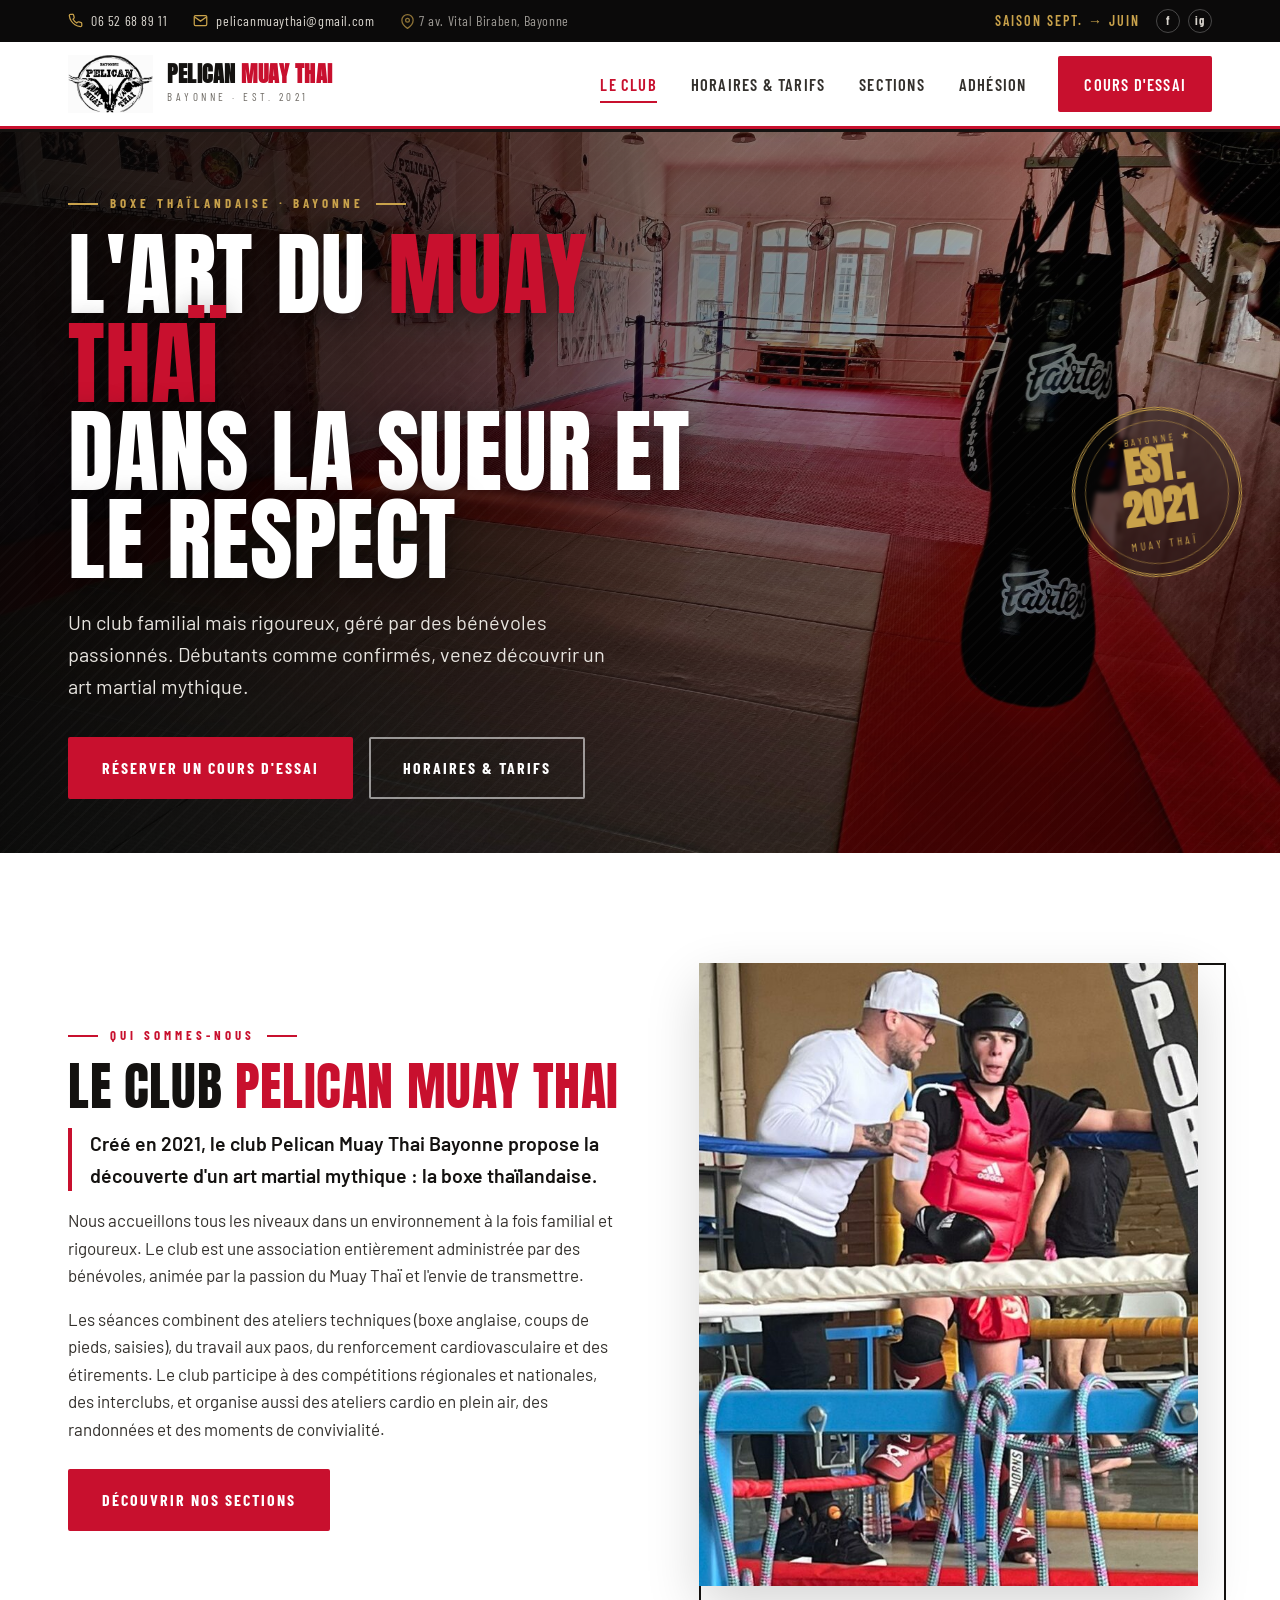
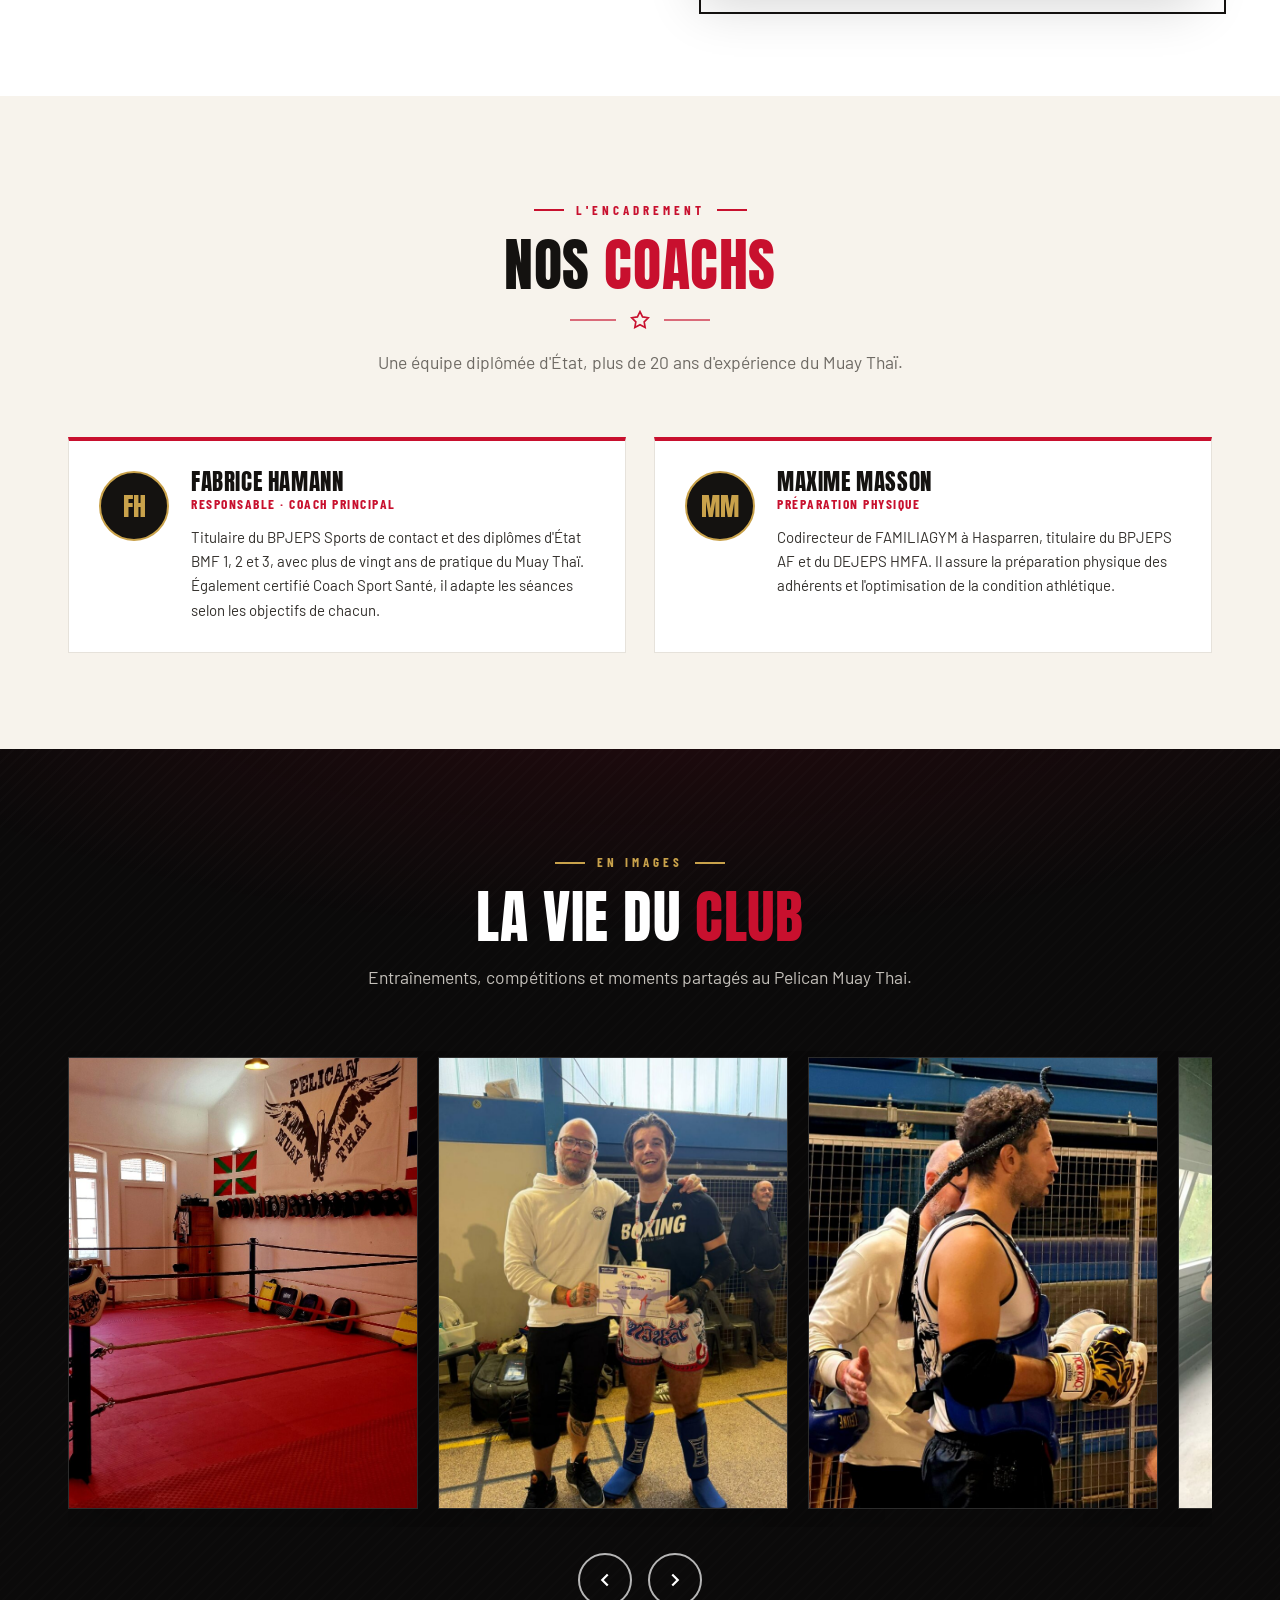
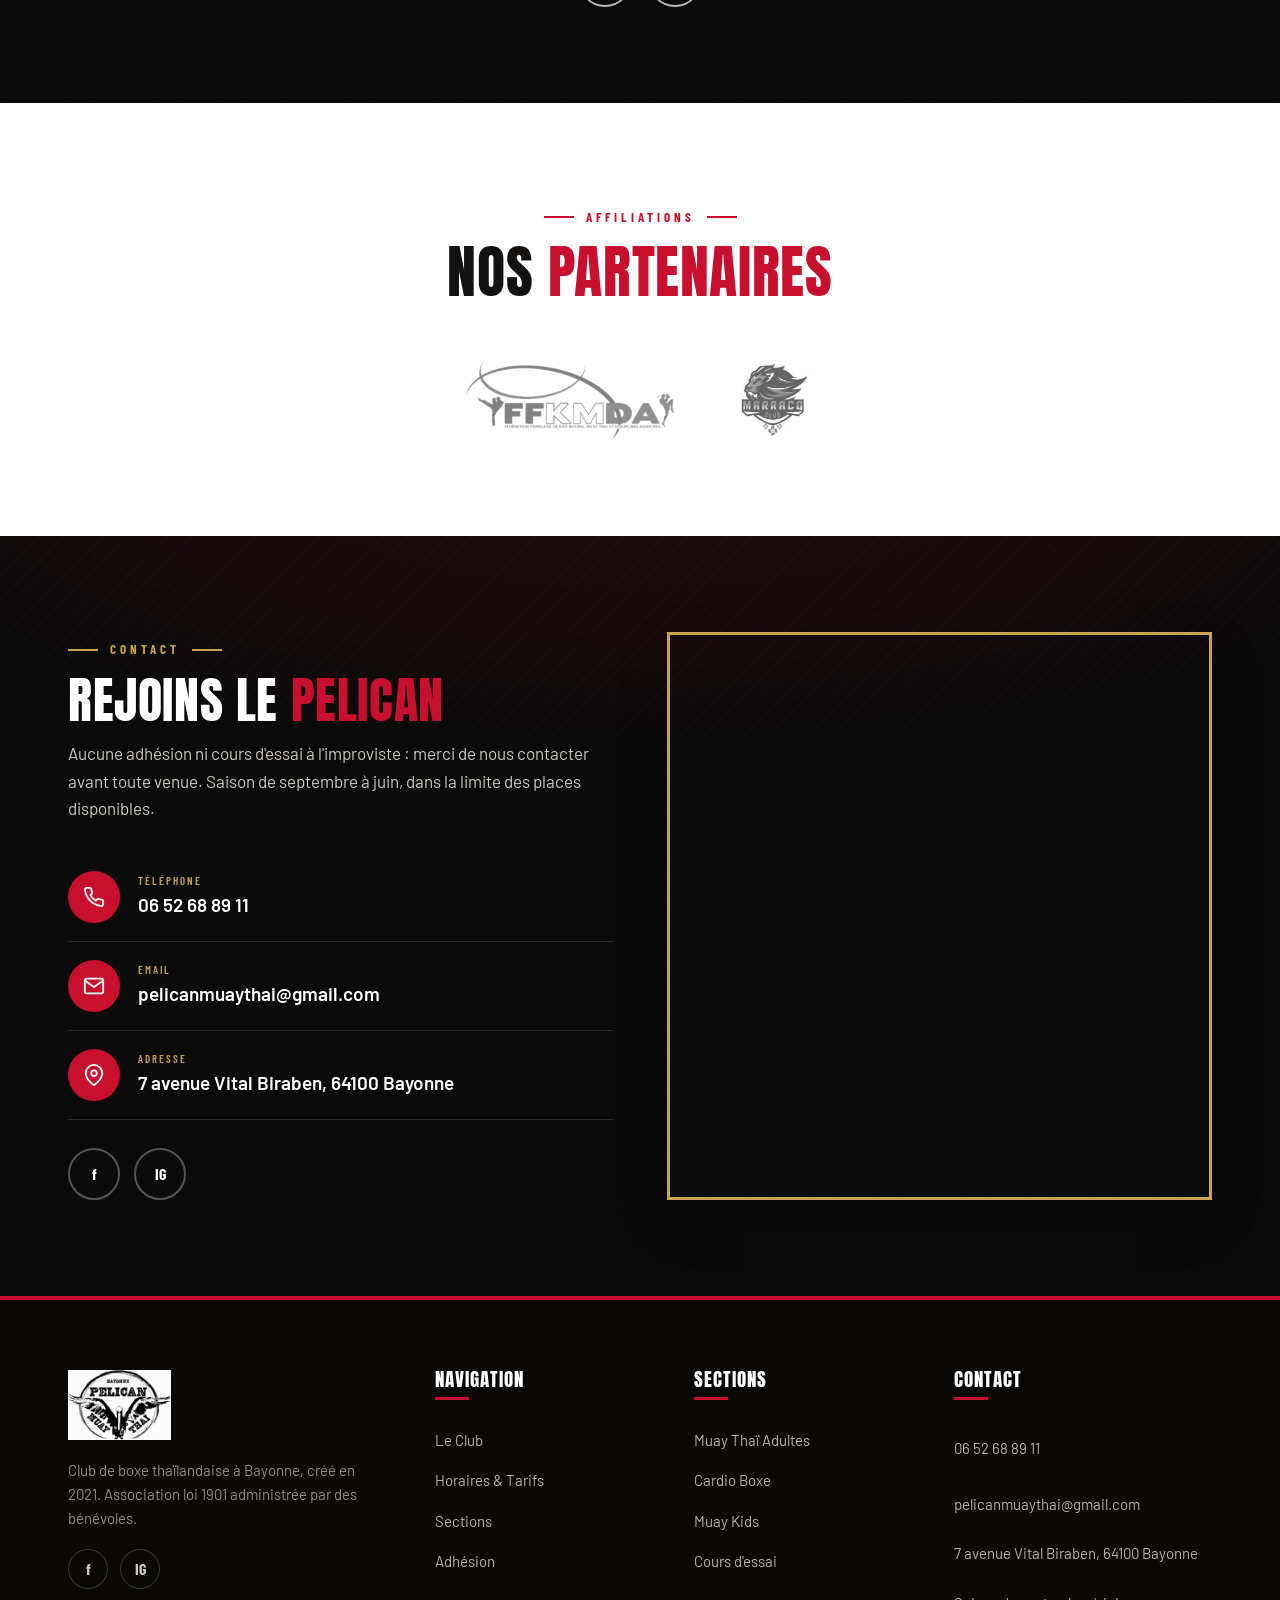
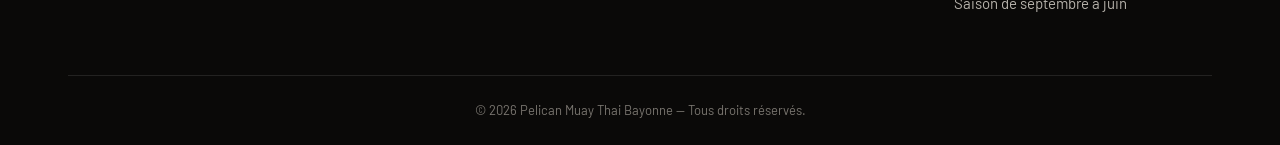
==== commit 6cc85ed7: "Accueil: retrait du formulaire (carte a la place). Sections: ne garder que les affiches du club Co-A" ====
--- a/index.html
+++ b/index.html
@@ -19,7 +19,7 @@
     <div class="tb-left">
       <a href="tel:+33652688911"><svg viewBox="0 0 24 24"><path d="M22 16.92v3a2 2 0 0 1-2.18 2 19.79 19.79 0 0 1-8.63-3.07 19.5 19.5 0 0 1-6-6 19.79 19.79 0 0 1-3.07-8.67A2 2 0 0 1 4.11 2h3a2 2 0 0 1 2 1.72c.13.96.36 1.9.7 2.81a2 2 0 0 1-.45 2.11L8.09 9.91a16 16 0 0 0 6 6l1.27-1.27a2 2 0 0 1 2.11-.45c.91.34 1.85.57 2.81.7A2 2 0 0 1 22 16.92z"/></svg>06 52 68 89 11</a>
       <a class="tb-hide" href="mailto:pelicanmuaythai@gmail.com"><svg viewBox="0 0 24 24"><path d="M4 4h16a2 2 0 0 1 2 2v12a2 2 0 0 1-2 2H4a2 2 0 0 1-2-2V6a2 2 0 0 1 2-2z"/><polyline points="22,6 12,13 2,6"/></svg>pelicanmuaythai@gmail.com</a>
-      <span class="tb-hide" style="opacity:.7"><svg viewBox="0 0 24 24" style="display:inline-block;vertical-align:-3px"><path d="M21 10c0 7-9 13-9 13s-9-6-9-13a9 9 0 0 1 18 0z"/><circle cx="12" cy="10" r="3"/></svg> Bayonne · Club Marracq</span>
+      <span class="tb-hide" style="opacity:.7"><svg viewBox="0 0 24 24" style="display:inline-block;vertical-align:-3px"><path d="M21 10c0 7-9 13-9 13s-9-6-9-13a9 9 0 0 1 18 0z"/><circle cx="12" cy="10" r="3"/></svg> 7 av. Vital Biraben, Bayonne</span>
     </div>
     <div class="tb-right">
       <span class="lbl">Saison sept. → juin</span>
@@ -78,16 +78,6 @@
   </div>
 </section>
 
-<!-- ===== STAT BAND ===== -->
-<div class="statband">
-  <div class="container">
-    <div class="st"><b>2021</b><span>Année de création</span></div>
-    <div class="st"><b>3</b><span>Sections au choix</span></div>
-    <div class="st"><b>20+</b><span>Ans d'expérience</span></div>
-    <div class="st"><b>100%</b><span>Associatif &amp; bénévole</span></div>
-  </div>
-</div>
-
 <!-- ===== LE CLUB / QUI SOMMES-NOUS ===== -->
 <section class="section" id="le-club">
   <div class="container">
@@ -104,27 +94,6 @@
       </div>
       <div class="about-media reveal">
         <img src="assets/img/g8.jpg" alt="Le groupe du club Pelican Muay Thai">
-        <div class="tag"><b>100%</b><span>bénévole &amp; associatif</span></div>
-      </div>
-    </div>
-
-    <!-- Valeurs -->
-    <div class="values">
-      <div class="value reveal">
-        <div class="ico"><svg viewBox="0 0 24 24"><circle cx="12" cy="12" r="10"/><circle cx="12" cy="12" r="6"/><circle cx="12" cy="12" r="2"/></svg></div>
-        <h3>Technique</h3><p>Apprendre et perfectionner les fondamentaux du Muay Thaï, étape par étape.</p>
-      </div>
-      <div class="value reveal">
-        <div class="ico"><svg viewBox="0 0 24 24"><path d="M17 21v-2a4 4 0 0 0-4-4H5a4 4 0 0 0-4 4v2"/><circle cx="9" cy="7" r="4"/><path d="M23 21v-2a4 4 0 0 0-3-3.87"/><path d="M16 3.13a4 4 0 0 1 0 7.75"/></svg></div>
-        <h3>Esprit club</h3><p>Une ambiance familiale, sans confrontation : ton seul adversaire, c'est ta motivation.</p>
-      </div>
-      <div class="value reveal">
-        <div class="ico"><svg viewBox="0 0 24 24"><circle cx="12" cy="8" r="7"/><polyline points="8.21 13.89 7 23 12 20 17 23 15.79 13.88"/></svg></div>
-        <h3>Compétition</h3><p>Interclubs, compétitions régionales et nationales pour ceux qui le souhaitent.</p>
-      </div>
-      <div class="value reveal">
-        <div class="ico"><svg viewBox="0 0 24 24"><line x1="6.5" y1="6.5" x2="17.5" y2="17.5"/><path d="M4 7l-1.5 1.5a2 2 0 0 0 0 3L4 13"/><path d="M20 11l1.5-1.5a2 2 0 0 0 0-3L20 5"/><path d="M5 16l-2 2"/><path d="M19 8l2-2"/></svg></div>
-        <h3>Condition physique</h3><p>Cardio, renforcement et souplesse encadrés par des coachs diplômés d'État.</p>
       </div>
     </div>
   </div>
@@ -178,6 +147,18 @@
         <div class="slide"><img src="assets/img/g5.jpg" alt="Sortie du club"></div>
         <div class="slide"><img src="assets/img/g6.jpg" alt="Groupe Pelican Muay Thai"></div>
         <div class="slide"><img src="assets/img/g7.jpg" alt="Compétition Muay Thaï"></div>
+        <div class="slide"><img src="assets/img/p1.jpg" alt="Entraînement au club"></div>
+        <div class="slide"><img src="assets/img/p2.jpg" alt="Séance de Muay Thaï"></div>
+        <div class="slide"><img src="assets/img/p3.jpg" alt="Travail aux paos"></div>
+        <div class="slide"><img src="assets/img/p4.jpg" alt="Cours collectif"></div>
+        <div class="slide"><img src="assets/img/p5.jpg" alt="Boxe thaïlandaise Bayonne"></div>
+        <div class="slide"><img src="assets/img/p6.jpg" alt="Pelican Muay Thai Bayonne"></div>
+        <div class="slide"><img src="assets/img/p7.jpg" alt="Combat Muay Thaï"></div>
+        <div class="slide"><img src="assets/img/p8.jpg" alt="Ring du club"></div>
+        <div class="slide"><img src="assets/img/p9.jpg" alt="Membres du Pelican Muay Thai"></div>
+        <div class="slide"><img src="assets/img/p10.jpg" alt="Entraînement technique"></div>
+        <div class="slide"><img src="assets/img/p11.jpg" alt="Cours de boxe thaï"></div>
+        <div class="slide"><img src="assets/img/p12.jpg" alt="Séance du club"></div>
       </div>
       <div class="carousel-nav">
         <button data-prev aria-label="Précédent"><svg viewBox="0 0 24 24"><polyline points="15 18 9 12 15 6"/></svg></button>
@@ -198,15 +179,6 @@
       <img src="assets/img/ffkmda.png" alt="FFKMDA">
       <img src="assets/img/marracq.jpg" alt="Club Marracq">
     </div>
-  </div>
-</section>
-
-<!-- ===== CTA ===== -->
-<section class="cta-strip">
-  <div class="container">
-    <h2>Prêt à enfiler les gants ?</h2>
-    <p>Le premier cours d'essai est gratuit — sur réservation uniquement.</p>
-    <a href="#contact" class="btn btn--light">Je réserve mon essai</a>
   </div>
 </section>
 
@@ -221,30 +193,15 @@
         <ul class="contact-lines">
           <li><span class="ico"><svg viewBox="0 0 24 24"><path d="M22 16.92v3a2 2 0 0 1-2.18 2 19.79 19.79 0 0 1-8.63-3.07 19.5 19.5 0 0 1-6-6 19.79 19.79 0 0 1-3.07-8.67A2 2 0 0 1 4.11 2h3a2 2 0 0 1 2 1.72c.13.96.36 1.9.7 2.81a2 2 0 0 1-.45 2.11L8.09 9.91a16 16 0 0 0 6 6l1.27-1.27a2 2 0 0 1 2.11-.45c.91.34 1.85.57 2.81.7A2 2 0 0 1 22 16.92z"/></svg></span><div><small>Téléphone</small><b><a href="tel:+33652688911">06 52 68 89 11</a></b></div></li>
           <li><span class="ico"><svg viewBox="0 0 24 24"><path d="M4 4h16a2 2 0 0 1 2 2v12a2 2 0 0 1-2 2H4a2 2 0 0 1-2-2V6a2 2 0 0 1 2-2z"/><polyline points="22,6 12,13 2,6"/></svg></span><div><small>Email</small><b><a href="mailto:pelicanmuaythai@gmail.com">pelicanmuaythai@gmail.com</a></b></div></li>
-          <li><span class="ico"><svg viewBox="0 0 24 24"><path d="M21 10c0 7-9 13-9 13s-9-6-9-13a9 9 0 0 1 18 0z"/><circle cx="12" cy="10" r="3"/></svg></span><div><small>Lieu</small><b>Bayonne · Club Marracq</b></div></li>
+          <li><span class="ico"><svg viewBox="0 0 24 24"><path d="M21 10c0 7-9 13-9 13s-9-6-9-13a9 9 0 0 1 18 0z"/><circle cx="12" cy="10" r="3"/></svg></span><div><small>Adresse</small><b>7 avenue Vital Biraben, 64100 Bayonne</b></div></li>
         </ul>
         <div class="socials">
           <a href="https://www.facebook.com/pelicanmuaythai" target="_blank" rel="noopener" aria-label="Facebook">f</a>
           <a href="https://www.instagram.com/pelicanmuaythai/" target="_blank" rel="noopener" aria-label="Instagram">IG</a>
         </div>
       </div>
-      <div class="contact-card reveal">
-        <h3>Demander un <span>cours d'essai</span></h3>
-        <p>Remplissez ce formulaire, nous revenons vers vous rapidement.</p>
-        <form id="contactForm">
-          <div class="field"><label>Nom &amp; prénom</label><input type="text" name="name" required placeholder="Votre nom"></div>
-          <div class="field"><label>Téléphone</label><input type="tel" name="phone" placeholder="06 ..."></div>
-          <div class="field"><label>Section souhaitée</label>
-            <select name="section">
-              <option>Muay Thaï Adultes</option>
-              <option>Cardio Boxe</option>
-              <option>Muay Kids (10-14 ans)</option>
-              <option>Je ne sais pas encore</option>
-            </select>
-          </div>
-          <div class="field"><label>Message</label><textarea name="message" rows="4" placeholder="Votre message..."></textarea></div>
-          <button type="submit" class="btn">Envoyer ma demande</button>
-        </form>
+      <div class="map-wrap reveal" style="margin-top:0">
+        <iframe title="Localisation Pelican Muay Thai" src="https://www.google.com/maps?q=7+avenue+Vital+Biraben+64100+Bayonne&output=embed" width="100%" height="100%" style="border:0;display:block;min-height:400px" loading="lazy" referrerpolicy="no-referrer-when-downgrade"></iframe>
       </div>
     </div>
   </div>
@@ -280,7 +237,7 @@
         <h4>Contact</h4>
         <li><a href="tel:+33652688911">06 52 68 89 11</a></li>
         <li><a href="mailto:pelicanmuaythai@gmail.com">pelicanmuaythai@gmail.com</a></li>
-        <li>Bayonne · Club Marracq</li>
+        <li>7 avenue Vital Biraben, 64100 Bayonne</li>
         <li style="margin-top:10px">Saison de septembre à juin</li>
       </div>
     </div>
--- a/assets/css/style.css
+++ b/assets/css/style.css
@@ -329,6 +329,18 @@
 .field input,.field textarea,.field select{width:100%;padding:14px 16px;border:1px solid var(--line);font-family:inherit;font-size:15px;background:#faf9f7;transition:.2s;border-radius:2px}
 .field input:focus,.field textarea:focus,.field select:focus{outline:none;border-color:var(--red);background:#fff}
 .contact-card .btn{width:100%;justify-content:center}
+/* Affiches disciplines (page sections) */
+.affiches{display:grid;grid-template-columns:repeat(3,1fr);gap:26px;margin:0}
+.affiche{margin:0;padding:12px;background:#0e0e0e;border:1px solid var(--line);box-shadow:var(--shadow);position:relative;transition:.25s var(--ease)}
+.affiche::after{content:"";position:absolute;inset:0;border:2px solid transparent;transition:.25s}
+.affiche:hover{transform:translateY(-6px)}
+.affiche:hover::after{border-color:var(--gold)}
+.affiche img{width:100%;height:auto;display:block}
+@media (max-width:900px){.affiches{grid-template-columns:1fr 1fr;gap:18px}}
+@media (max-width:680px){.affiches{grid-template-columns:1fr;max-width:420px;margin:0 auto}}
+
+.map-wrap{margin-top:54px;border:3px solid var(--gold);box-shadow:var(--shadow);line-height:0}
+.map-wrap iframe{display:block;filter:grayscale(.3) contrast(1.05)}
 
 /* ---------- CTA strip ---------- */
 .cta-strip{background:var(--red);color:#fff;text-align:center;padding:78px 0;position:relative;overflow:hidden}
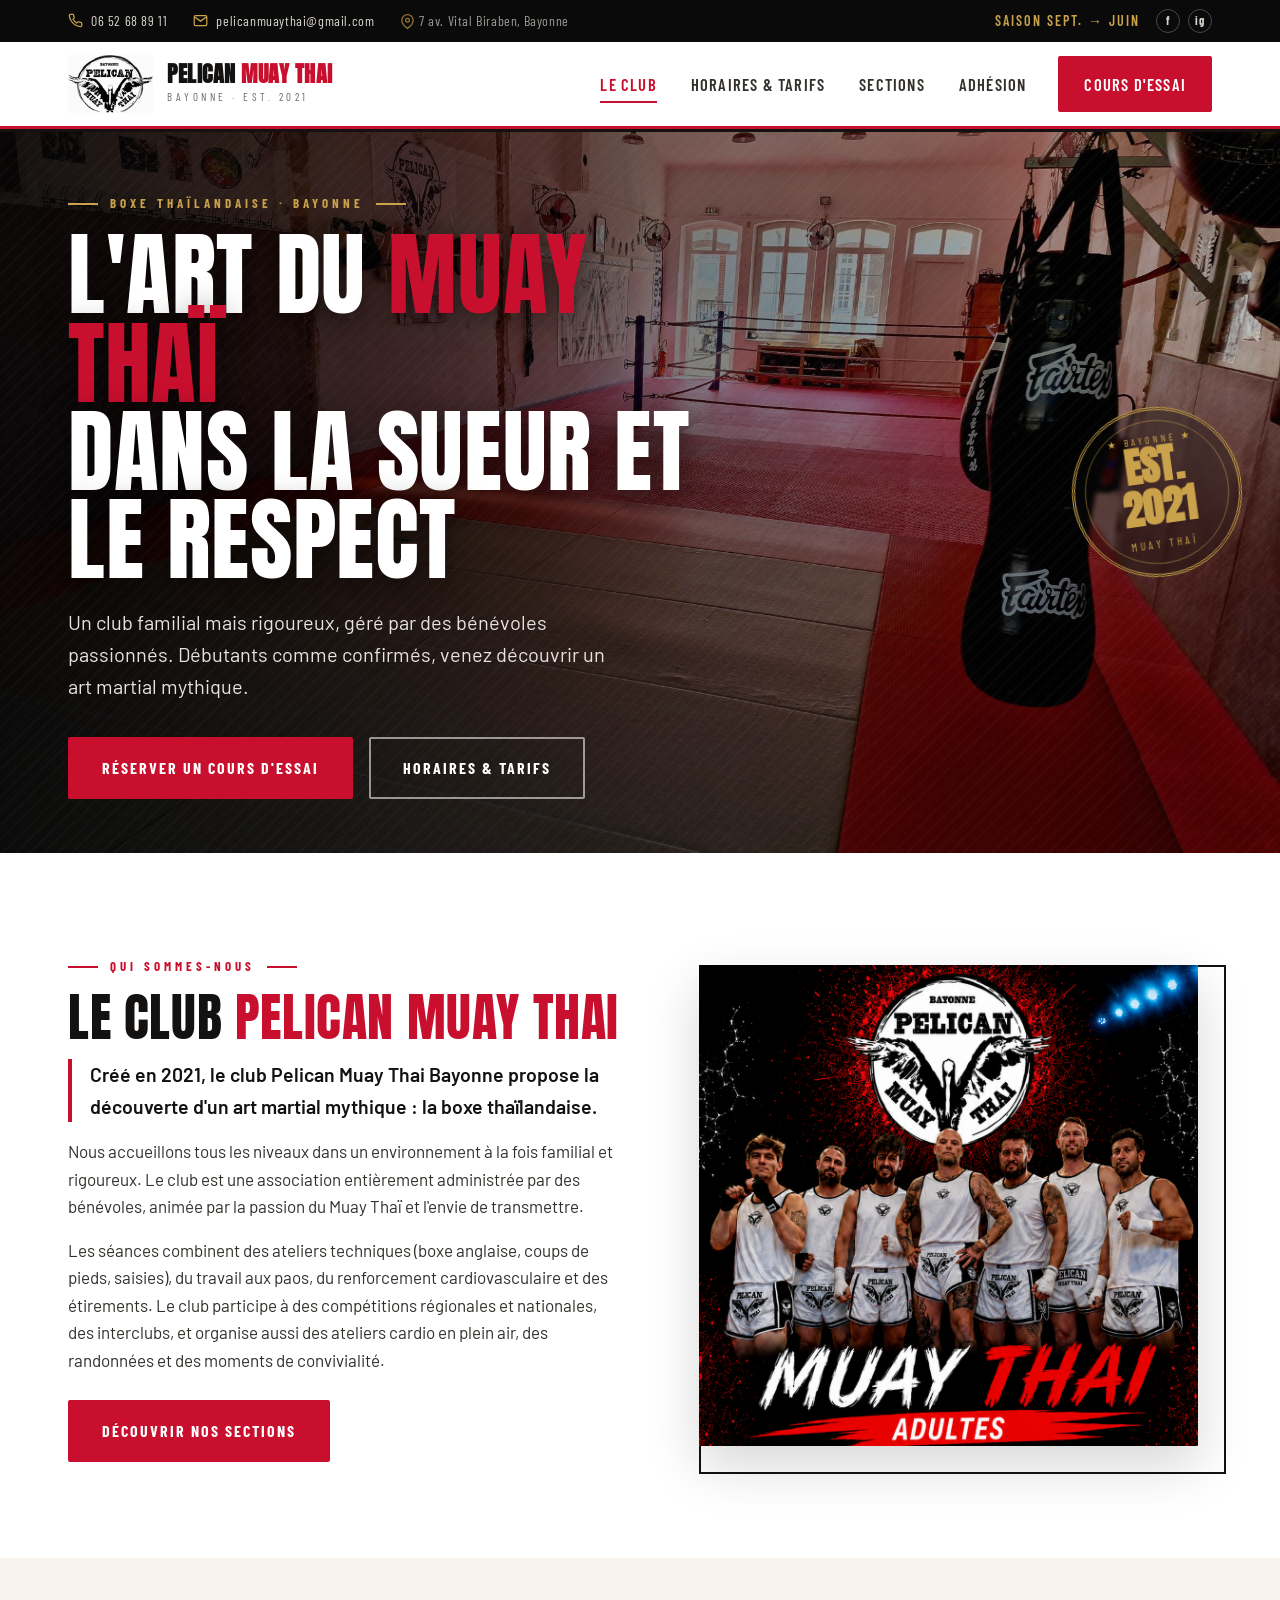
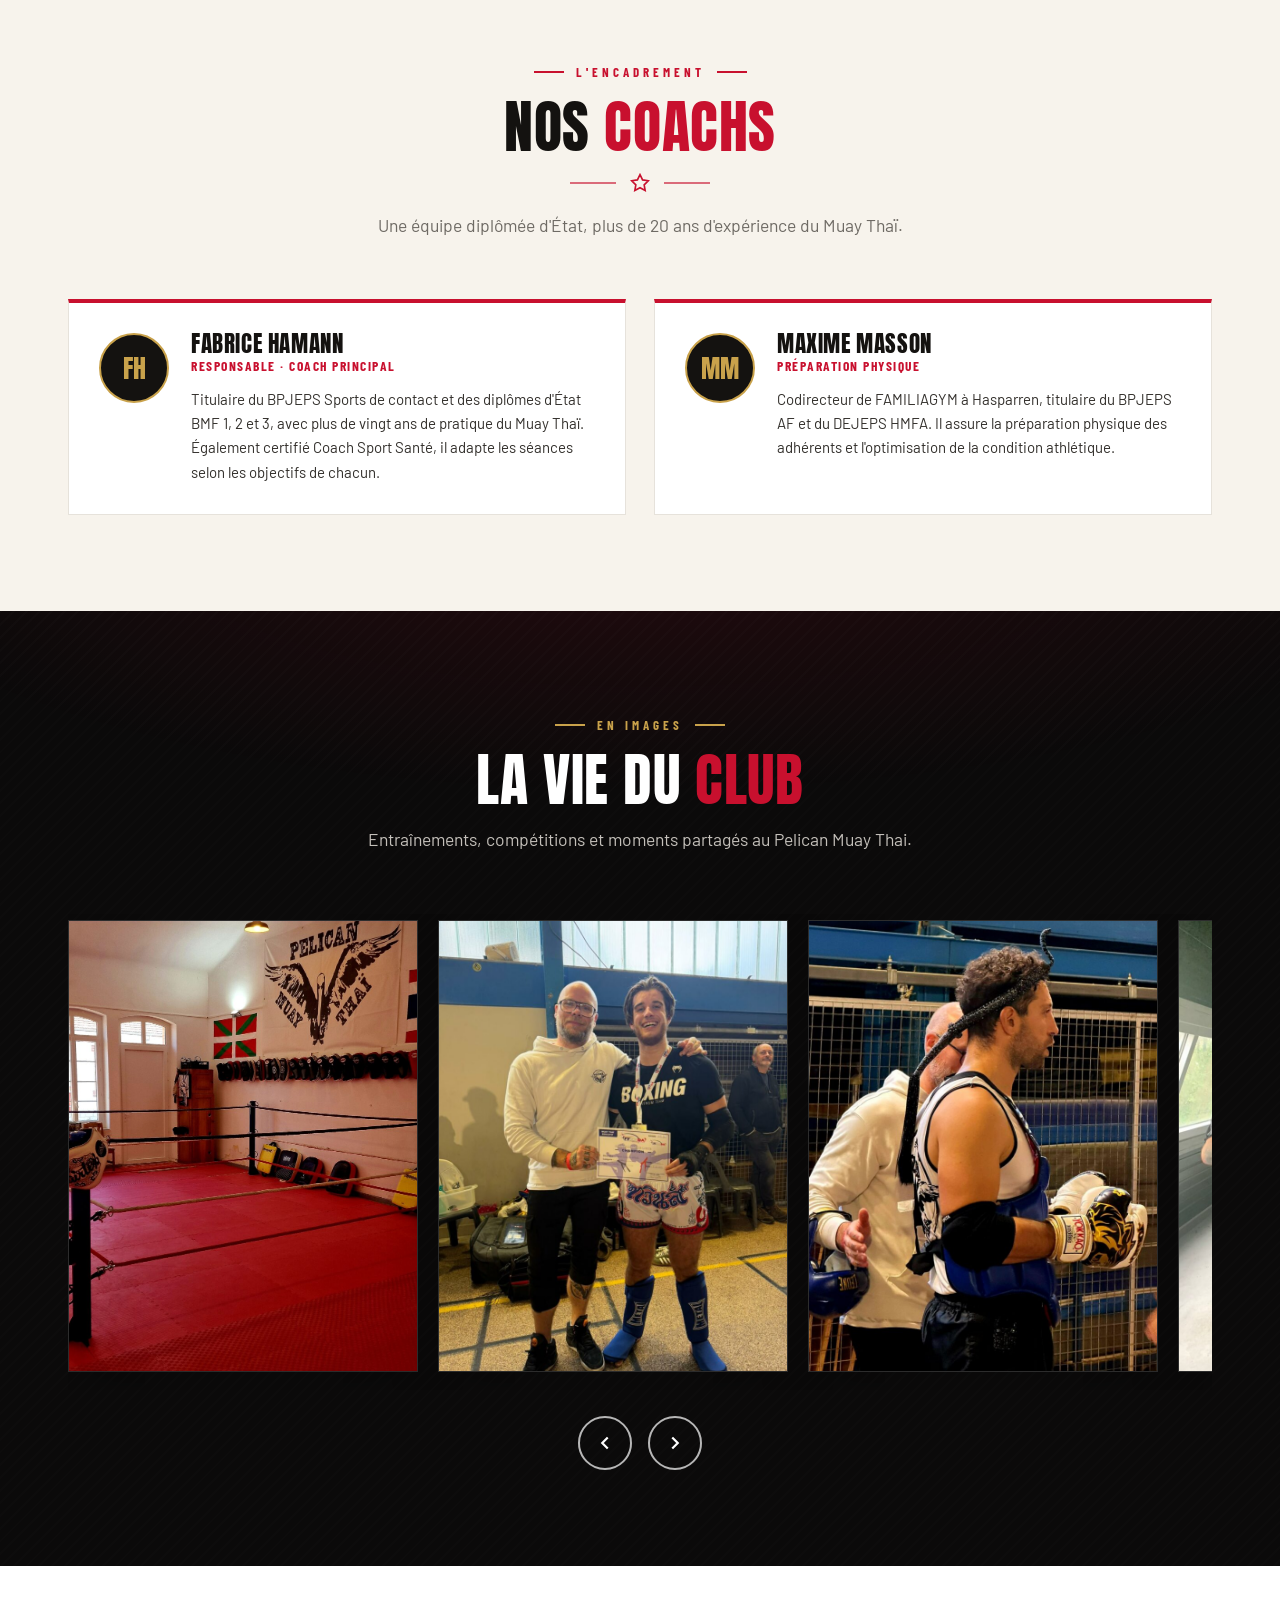
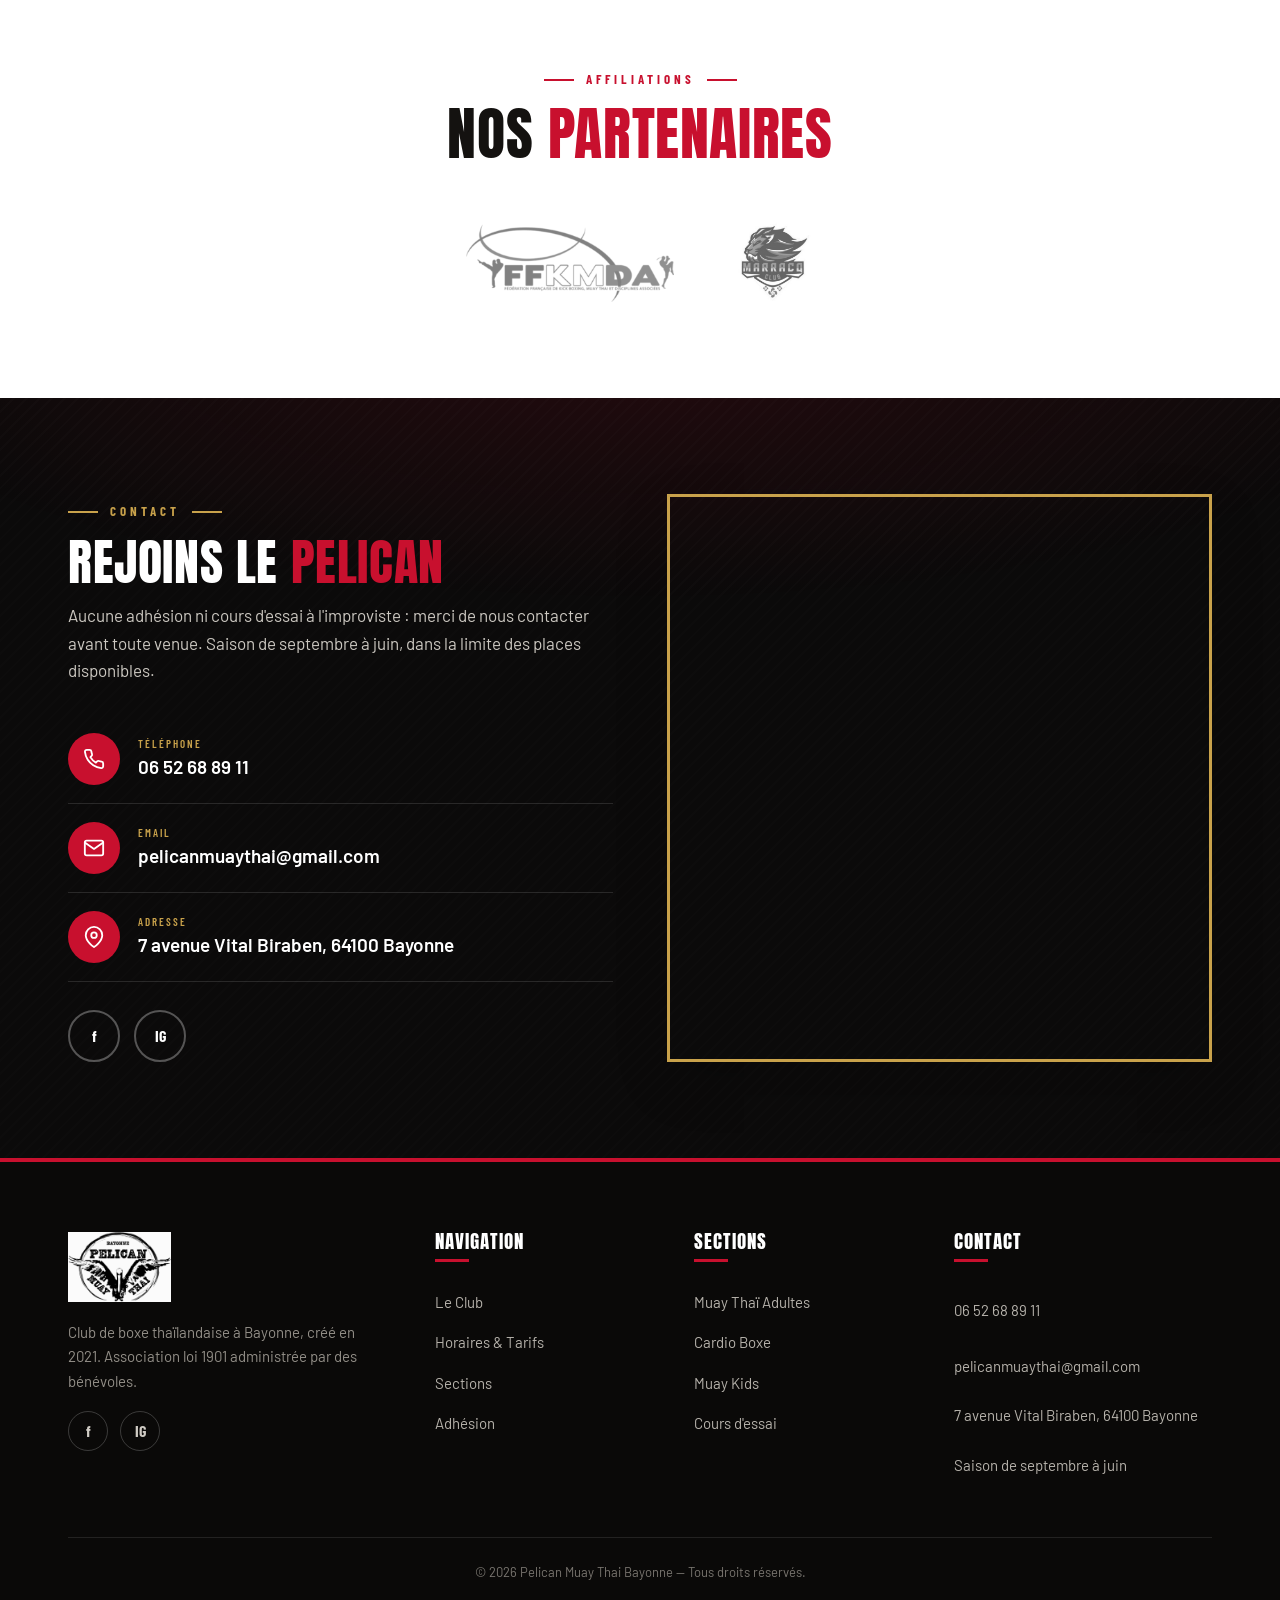
==== commit 654c8202: "Qui sommes-nous: photo equipe recadree (sans les horaires) Co-Authored-By: Claude Opus 4.8 <noreply@" ====
--- a/index.html
+++ b/index.html
@@ -93,7 +93,7 @@
         </div>
       </div>
       <div class="about-media reveal">
-        <img src="assets/img/g8.jpg" alt="Le groupe du club Pelican Muay Thai">
+        <img src="assets/img/equipe.png" alt="L'équipe du club Pelican Muay Thai Bayonne" style="aspect-ratio:auto;height:auto;object-fit:contain;background:#0e0e0e">
       </div>
     </div>
   </div>
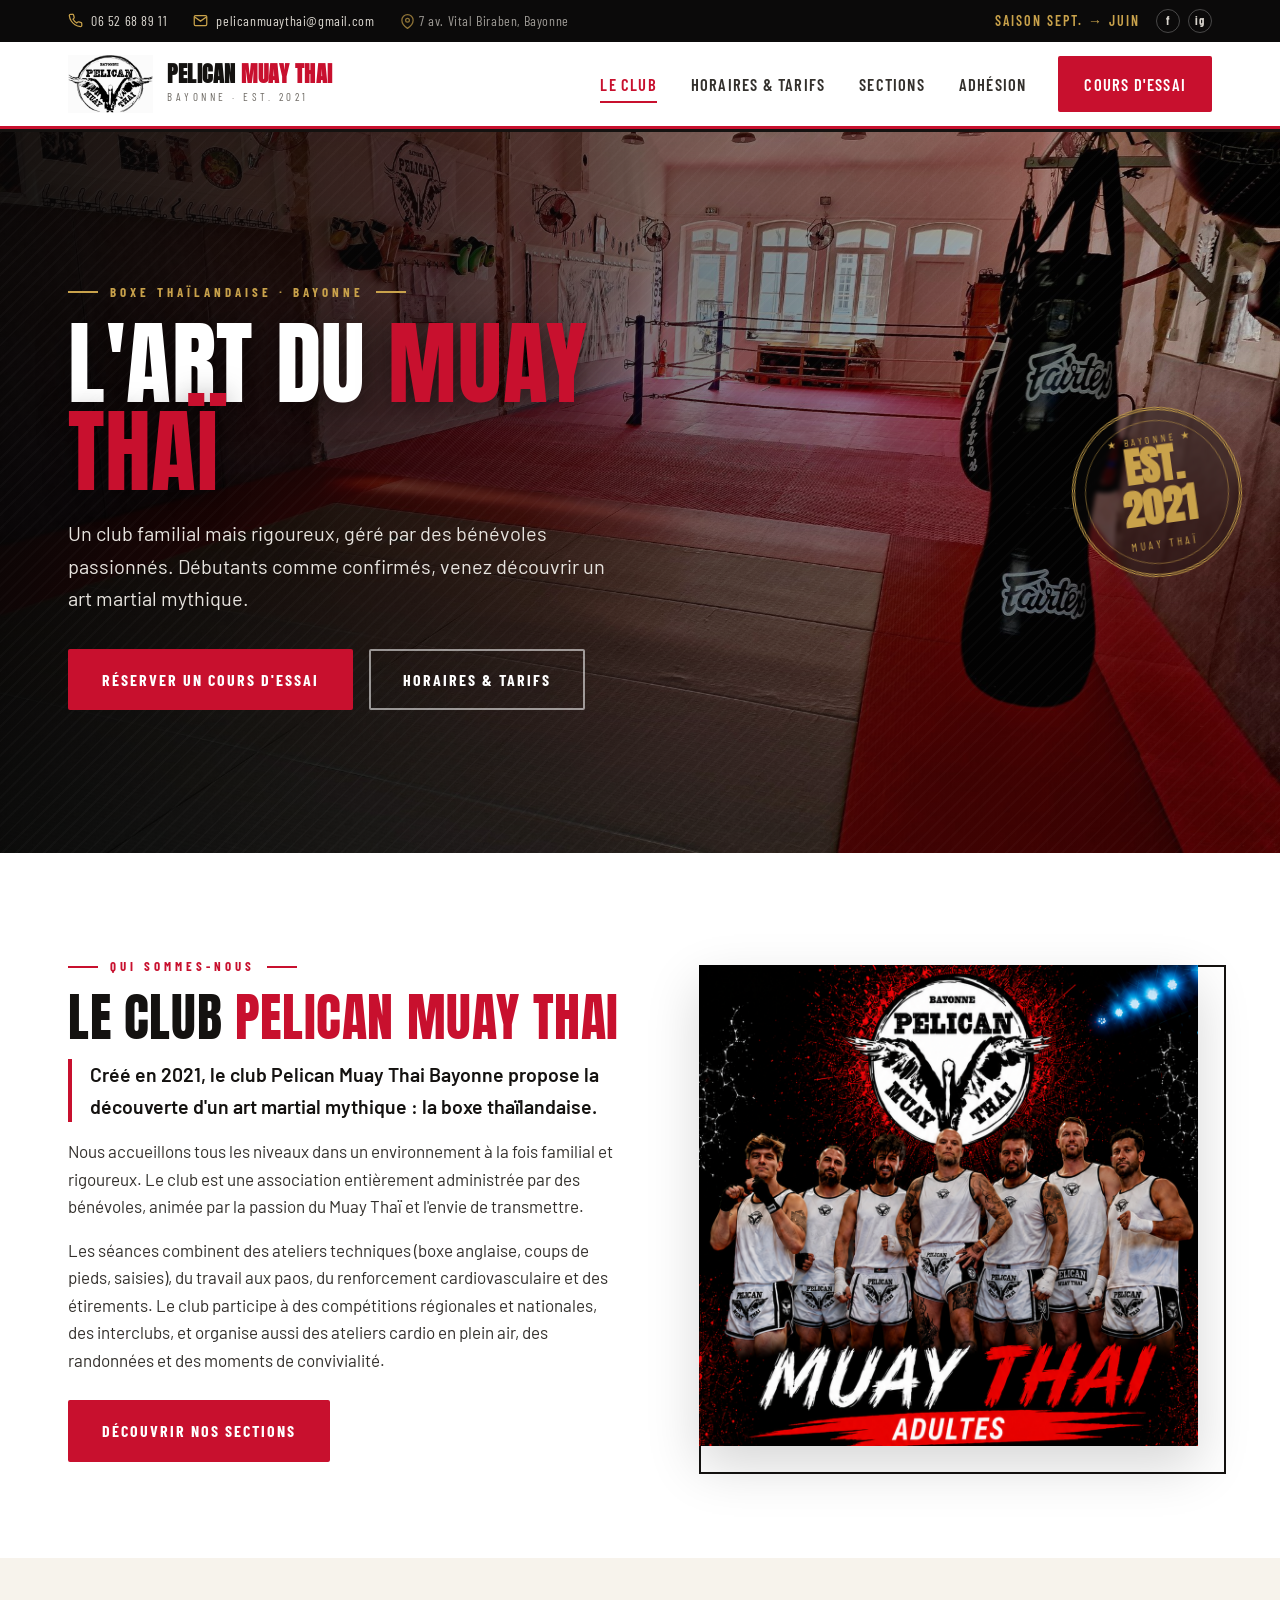
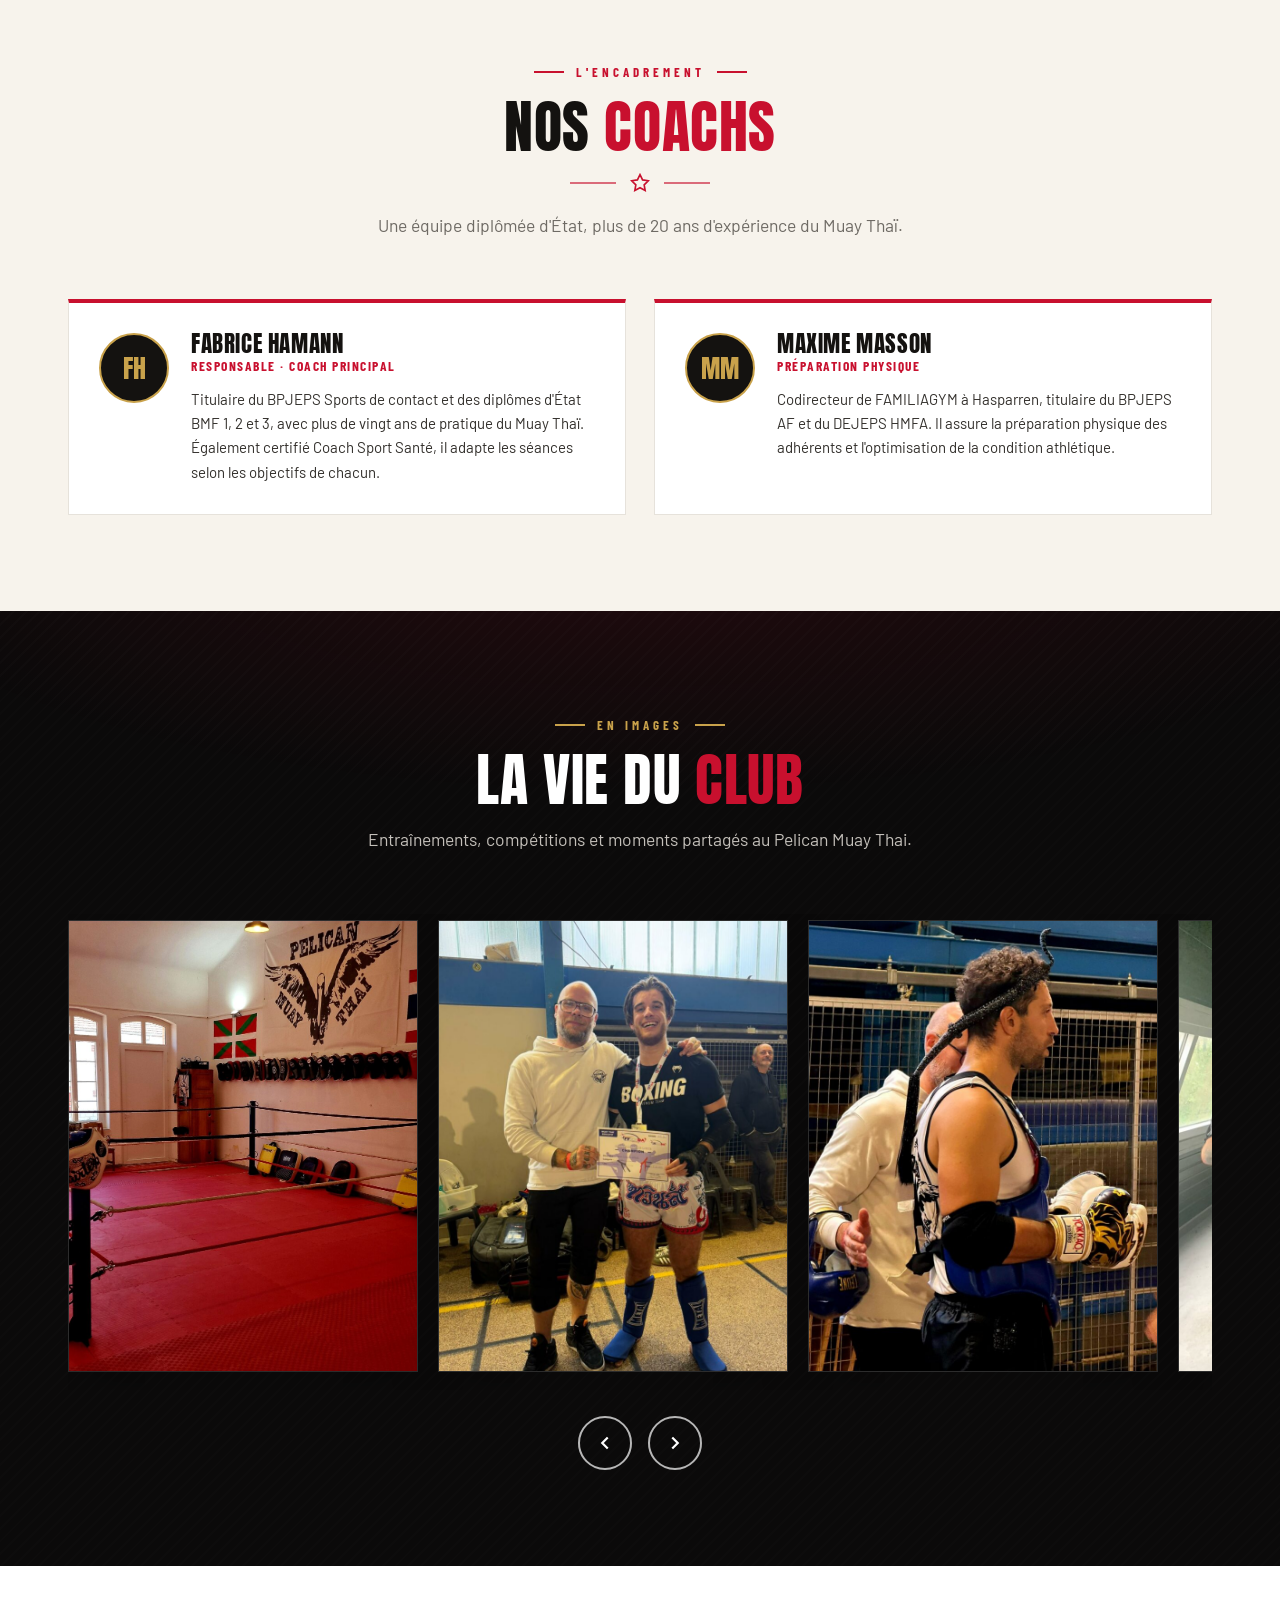
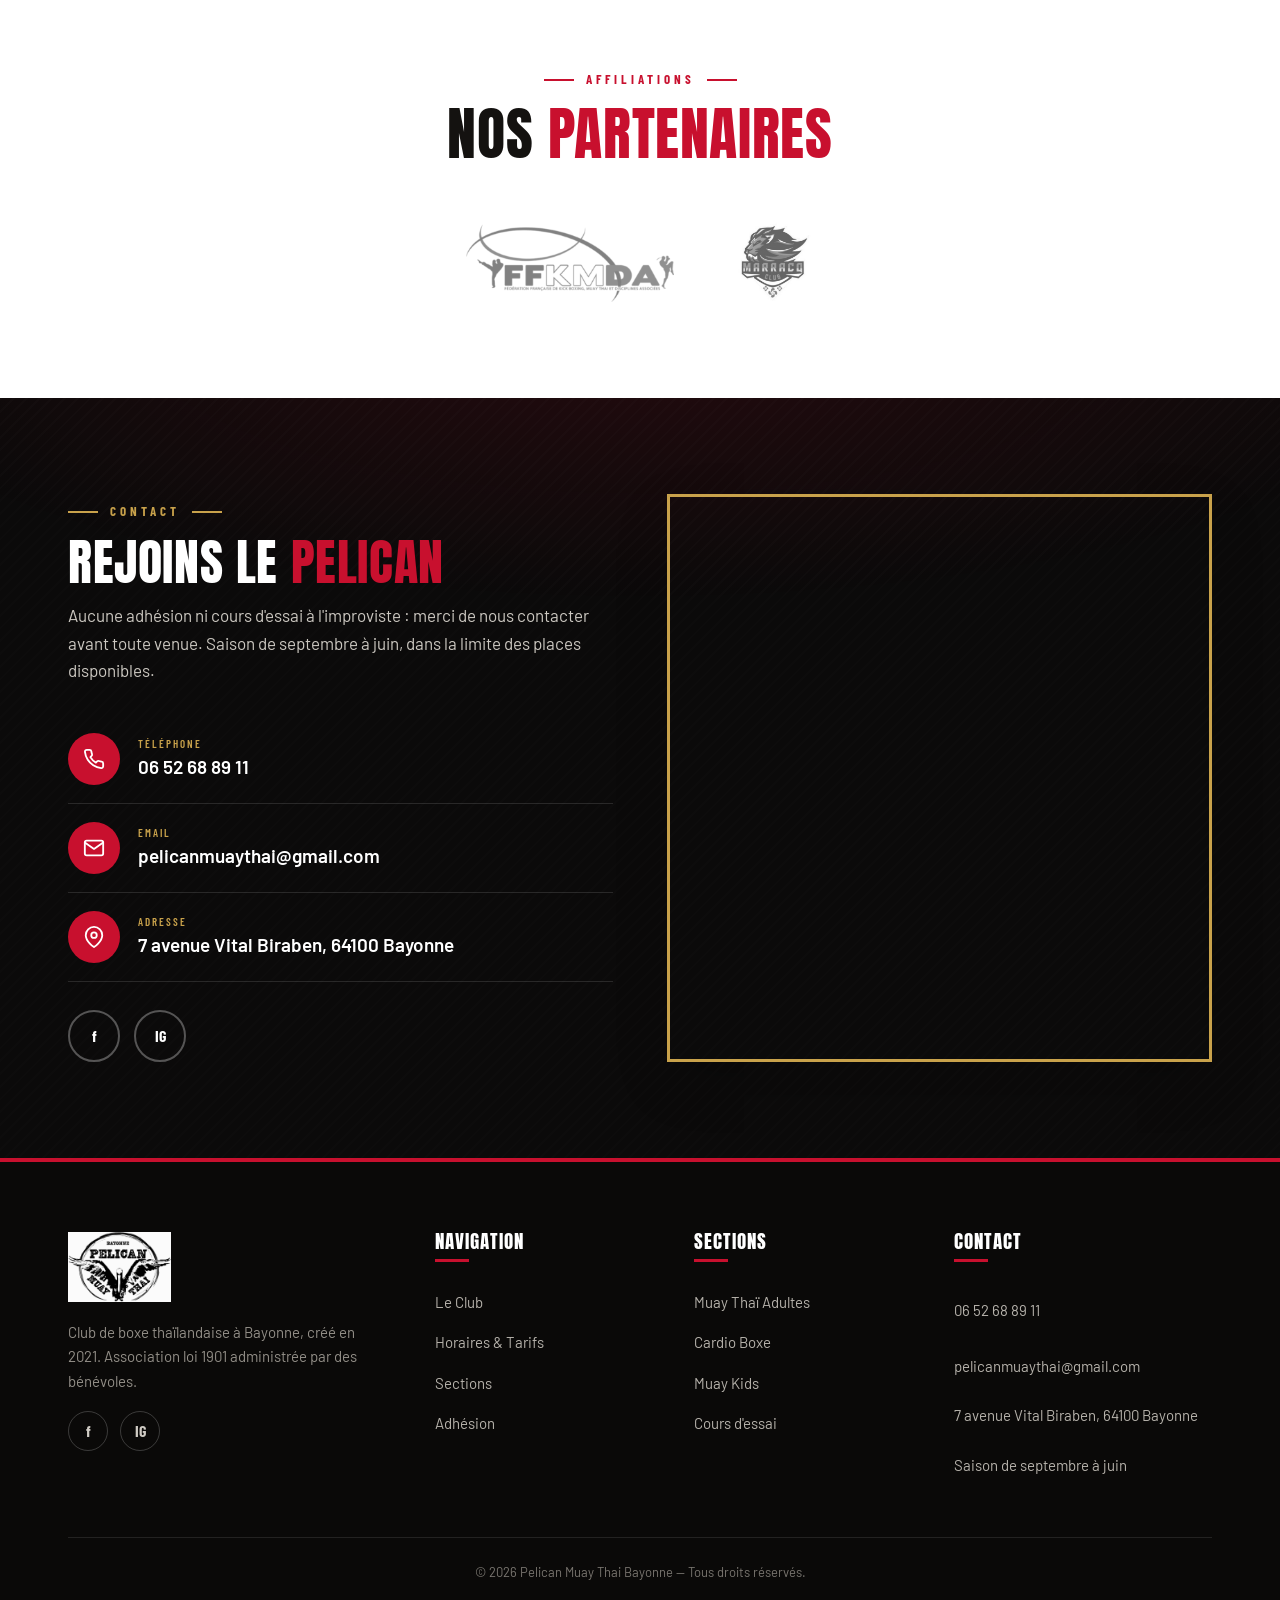
==== commit f355c58b: "Hero: titre raccourci a 'L'art du Muay Thai' Co-Authored-By: Claude Opus 4.8 <noreply@anthropic.com>" ====
--- a/index.html
+++ b/index.html
@@ -58,7 +58,7 @@
       <div class="container">
         <div class="hero-content">
           <span class="kicker">Boxe thaïlandaise · Bayonne</span>
-          <h1>L'art du <span>Muay Thaï</span><br>dans la sueur et le respect</h1>
+          <h1>L'art du <span>Muay Thaï</span></h1>
           <p>Un club familial mais rigoureux, géré par des bénévoles passionnés. Débutants comme confirmés, venez découvrir un art martial mythique.</p>
           <div class="hero-actions">
             <a href="#contact" class="btn">Réserver un cours d'essai</a>
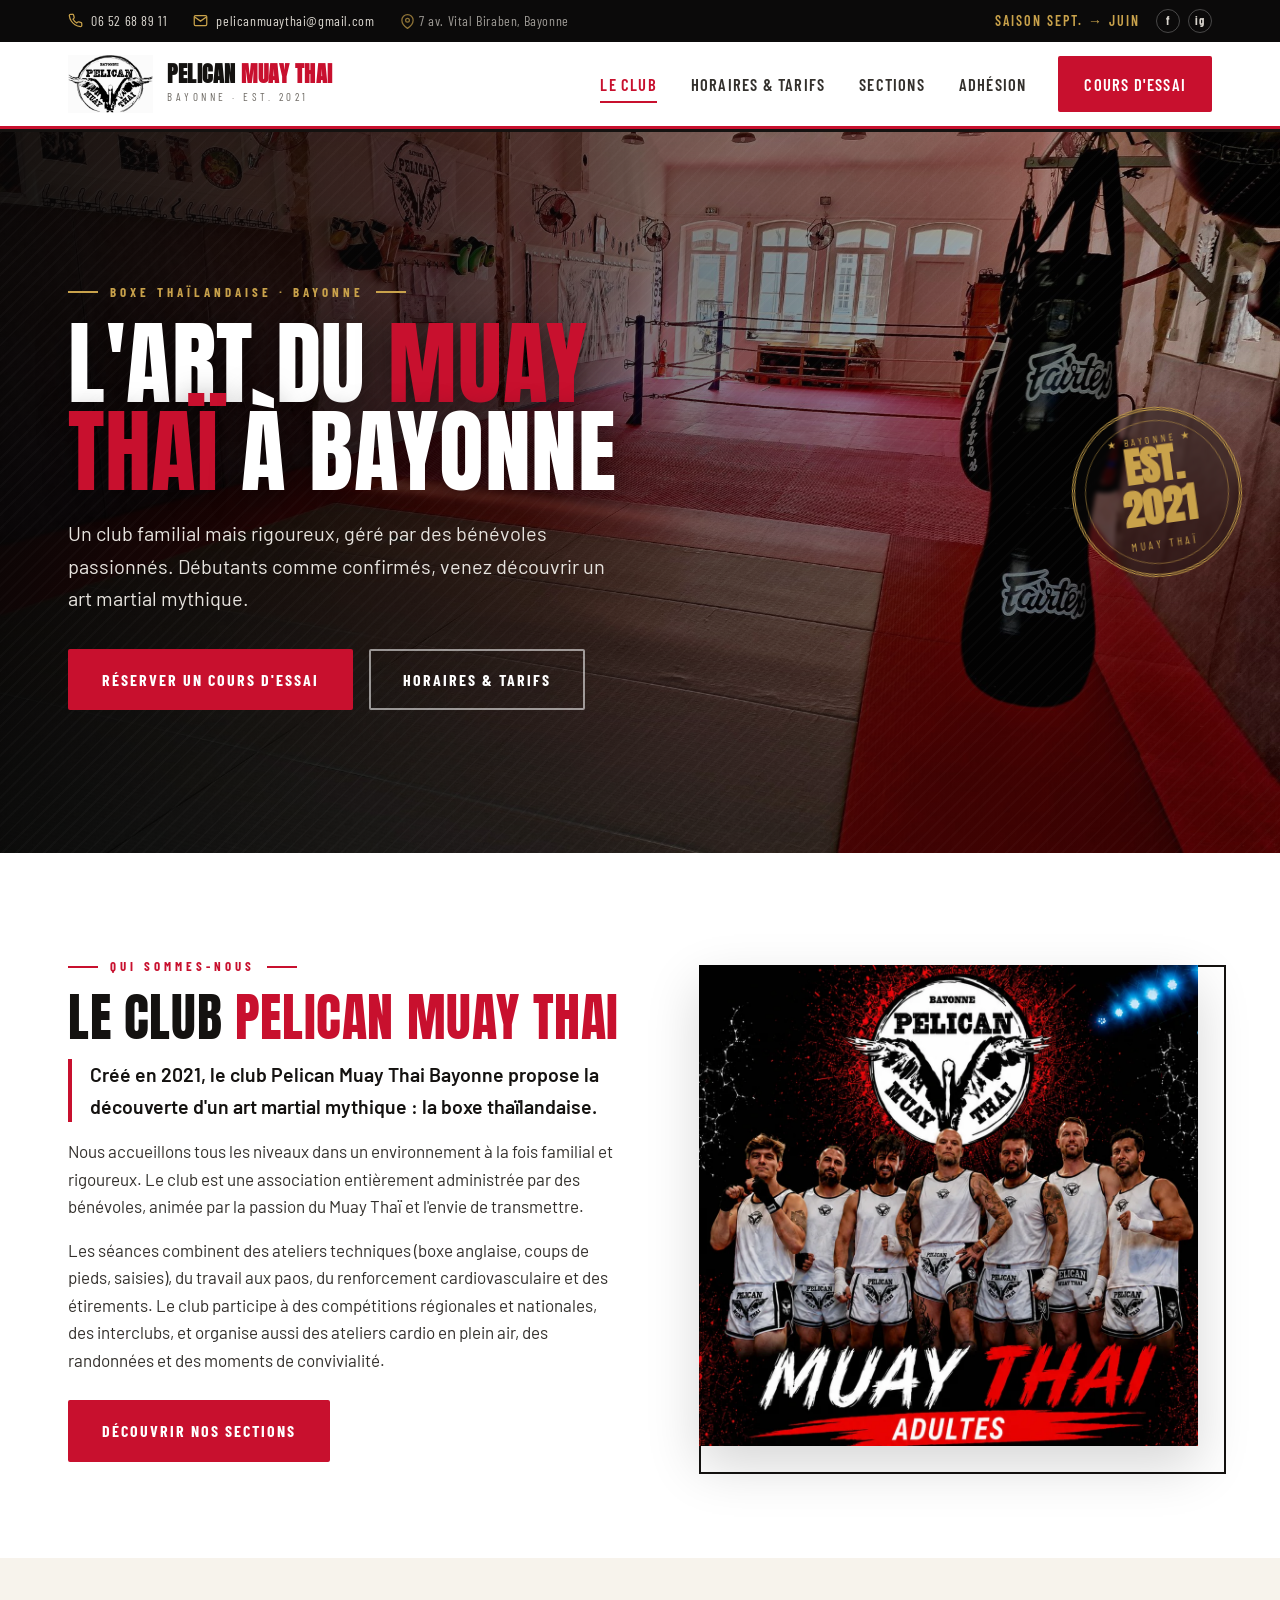
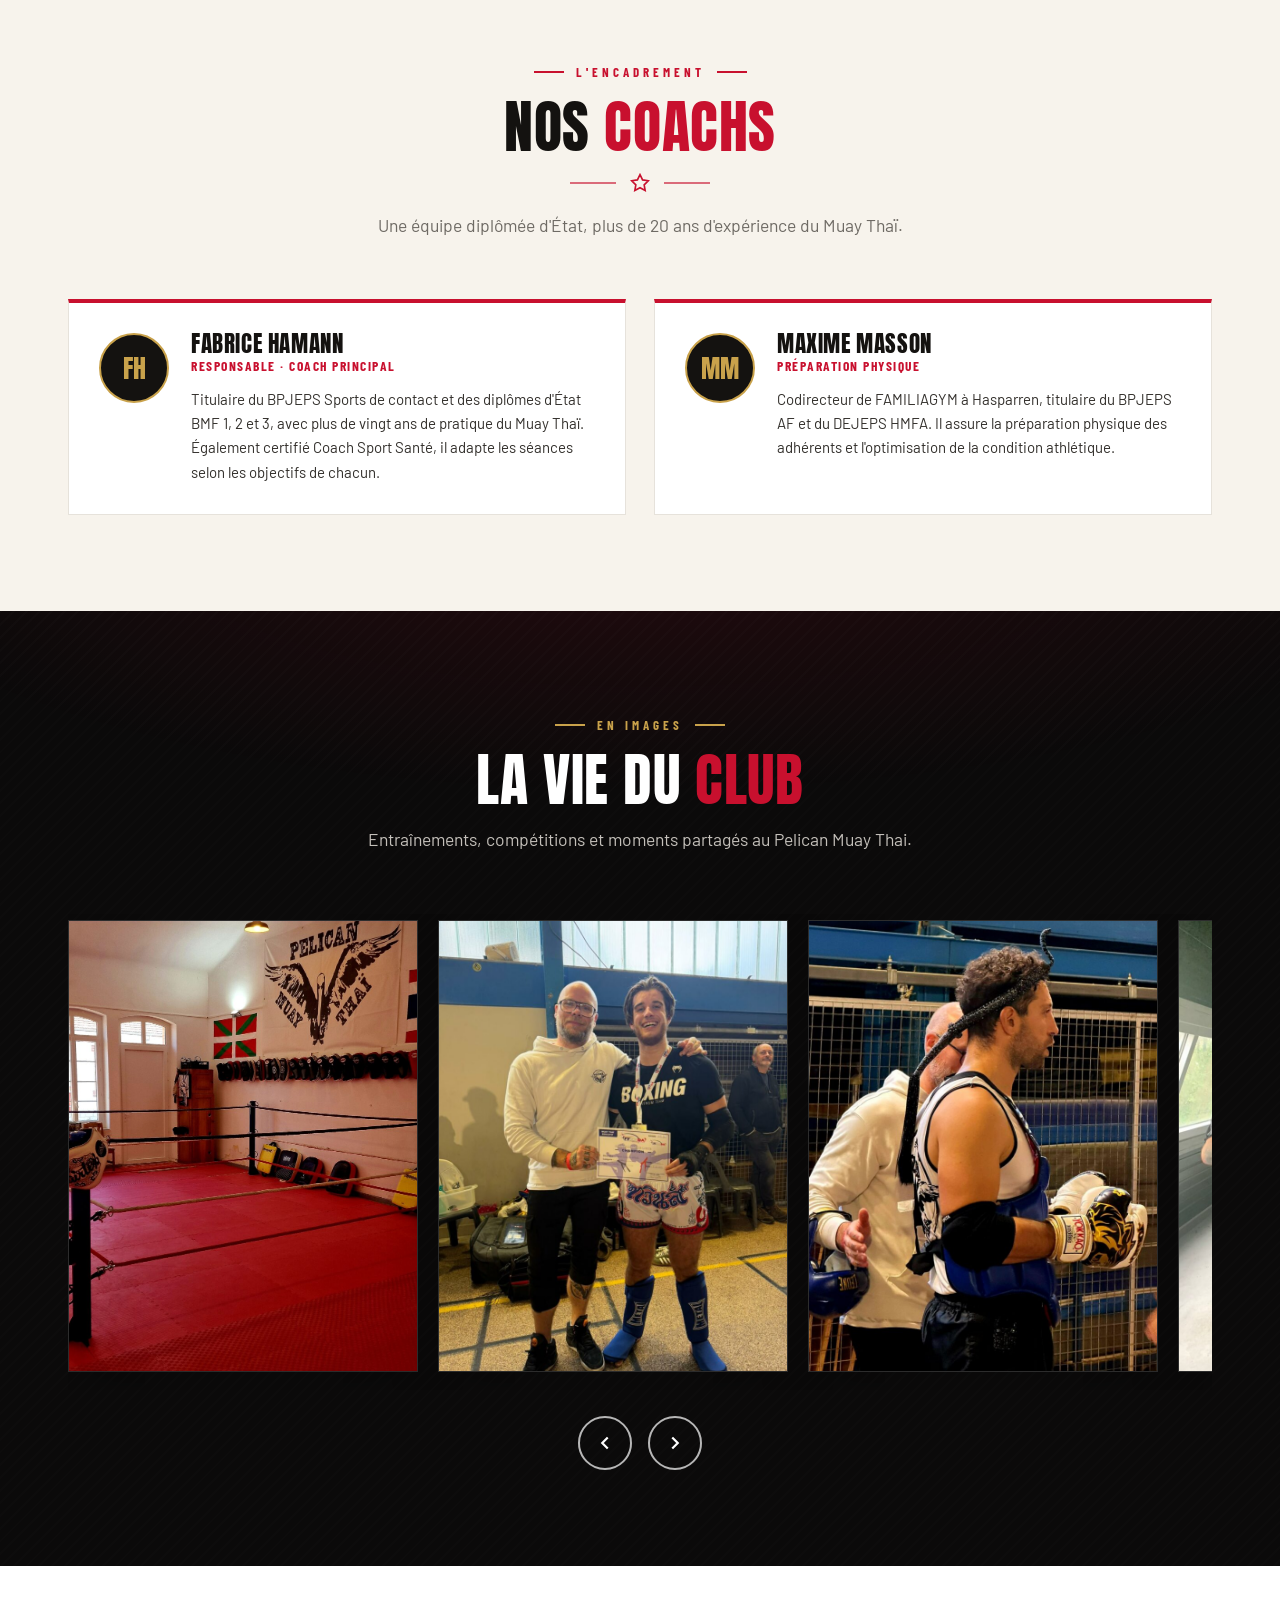
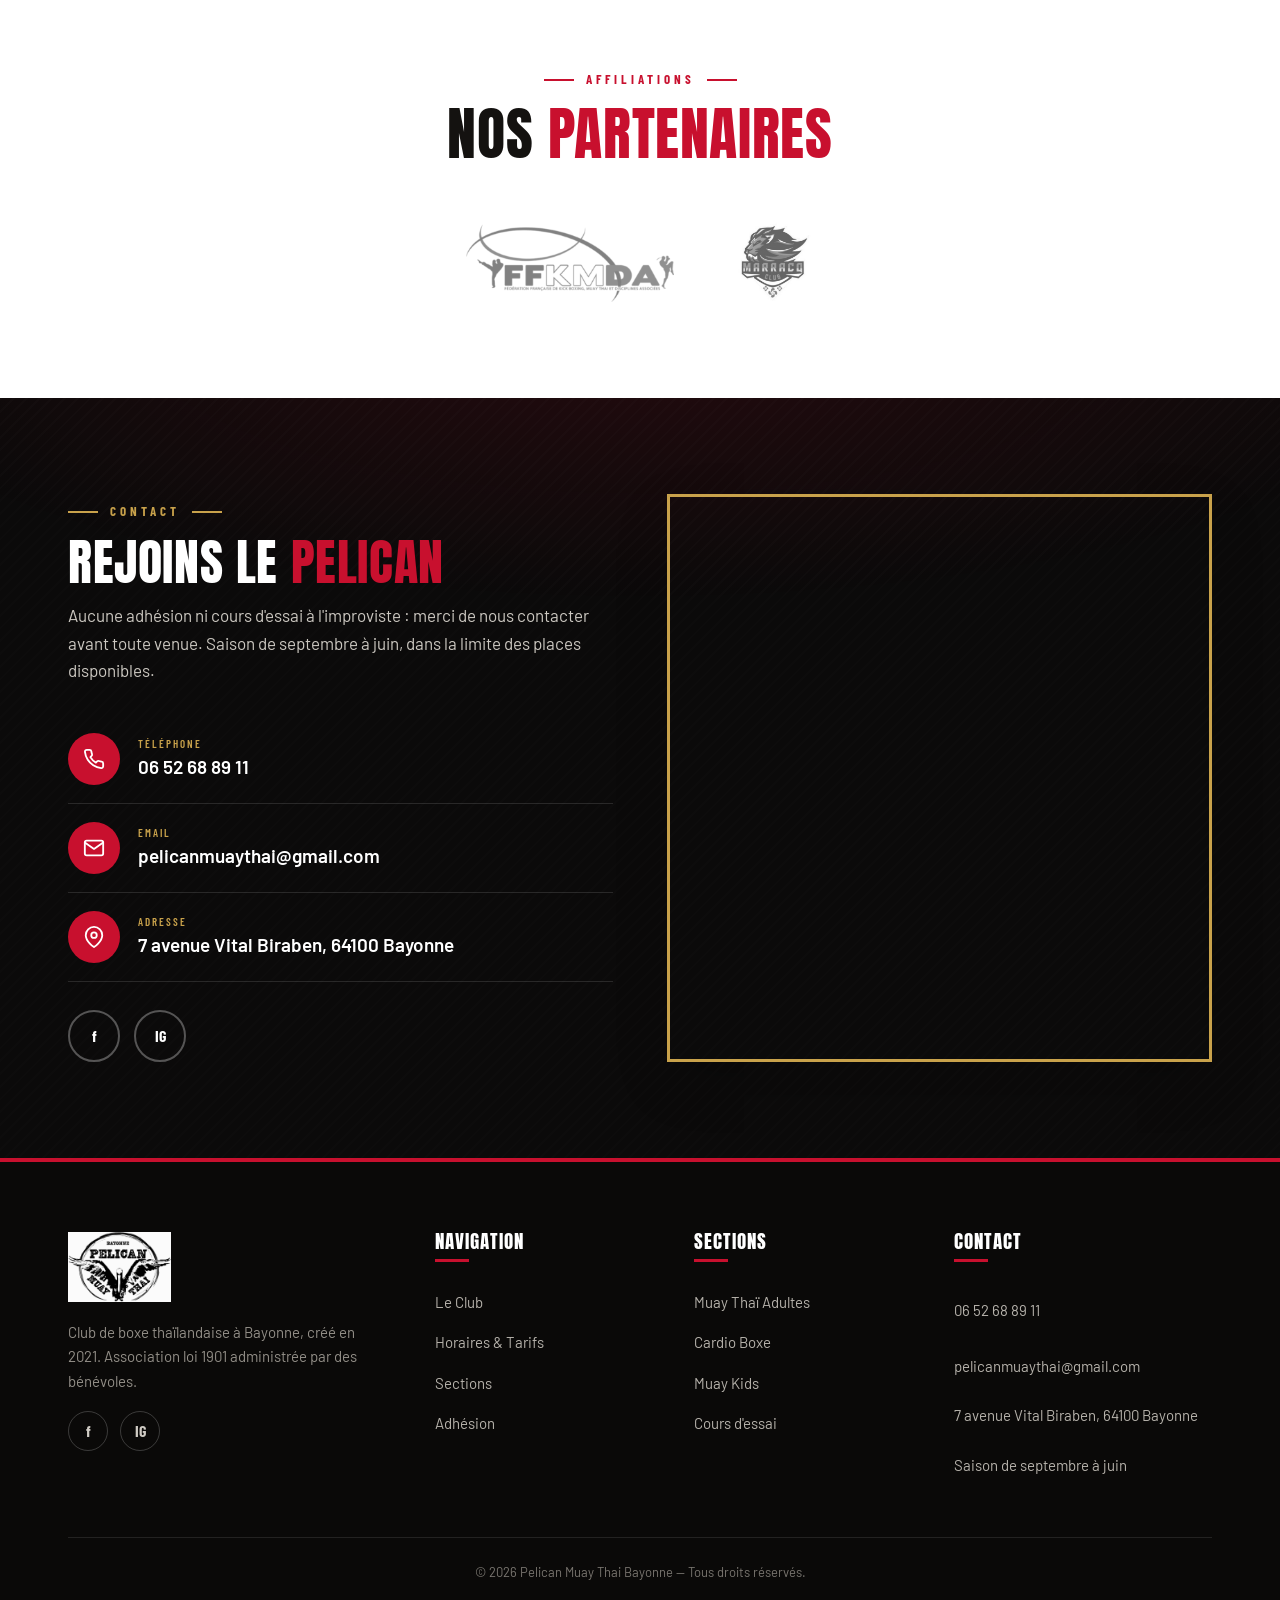
==== commit 4df89d74: "SEO/GEO: JSON-LD LocalBusiness + BreadcrumbList, Open Graph/Twitter, canonical, sitemap+robots, favi" ====
--- a/index.html
+++ b/index.html
@@ -4,12 +4,69 @@
 <meta charset="UTF-8">
 <meta name="viewport" content="width=device-width, initial-scale=1.0">
 <title>Pelican Muay Thai — Club de boxe thaïlandaise à Bayonne</title>
-<meta name="description" content="Créé en 2021, le club Pelican Muay Thai Bayonne propose la découverte de la boxe thaïlandaise : Muay Thaï adultes, Muay Kids et Cardio Boxe. Débutants et confirmés bienvenus.">
-<link rel="icon" href="assets/img/logo.jpg">
+<meta name="description" content="Club de boxe thaïlandaise à Bayonne depuis 2021 : Muay Thaï adultes, Muay Kids et Cardio Boxe, pour débutants et confirmés. Cours d'essai sur réservation.">
+<link rel="canonical" href="https://www.pelicanmuaythai.fr/">
+
+<link rel="icon" href="assets/img/favicon.ico" sizes="any">
+<link rel="icon" type="image/png" sizes="32x32" href="assets/img/favicon-32.png">
+<link rel="apple-touch-icon" href="assets/img/apple-touch-icon.png">
+
+<meta property="og:type" content="website">
+<meta property="og:site_name" content="Pelican Muay Thai Bayonne">
+<meta property="og:locale" content="fr_FR">
+<meta property="og:title" content="Pelican Muay Thai — Club de boxe thaïlandaise à Bayonne">
+<meta property="og:description" content="Muay Thaï adultes, Muay Kids et Cardio Boxe à Bayonne. Débutants et confirmés bienvenus.">
+<meta property="og:url" content="https://www.pelicanmuaythai.fr/">
+<meta property="og:image" content="https://www.pelicanmuaythai.fr/assets/img/og-image.jpg">
+<meta property="og:image:width" content="1200">
+<meta property="og:image:height" content="630">
+<meta name="twitter:card" content="summary_large_image">
+<meta name="twitter:title" content="Pelican Muay Thai — Club de boxe thaïlandaise à Bayonne">
+<meta name="twitter:description" content="Muay Thaï adultes, Muay Kids et Cardio Boxe à Bayonne. Débutants et confirmés bienvenus.">
+<meta name="twitter:image" content="https://www.pelicanmuaythai.fr/assets/img/og-image.jpg">
+
 <link rel="preconnect" href="https://fonts.googleapis.com">
 <link rel="preconnect" href="https://fonts.gstatic.com" crossorigin>
+<link rel="preload" as="image" href="assets/img/hero.jpg" fetchpriority="high">
 <link href="https://fonts.googleapis.com/css2?family=Anton&family=Barlow:wght@400;500;600;700&family=Barlow+Condensed:wght@500;600;700&display=swap" rel="stylesheet">
 <link rel="stylesheet" href="assets/css/style.css">
+
+<script type="application/ld+json">
+{
+  "@context": "https://schema.org",
+  "@type": "SportsActivityLocation",
+  "@id": "https://www.pelicanmuaythai.fr/#club",
+  "name": "Pelican Muay Thai Bayonne",
+  "alternateName": "Pelican Muay Thai",
+  "description": "Club associatif de boxe thaïlandaise (Muay Thaï) à Bayonne, créé en 2021. Sections Muay Thaï adultes, Muay Kids et Cardio Boxe, pour débutants comme confirmés.",
+  "url": "https://www.pelicanmuaythai.fr/",
+  "logo": "https://www.pelicanmuaythai.fr/assets/img/logo.jpg",
+  "image": "https://www.pelicanmuaythai.fr/assets/img/og-image.jpg",
+  "telephone": "+33652688911",
+  "email": "pelicanmuaythai@gmail.com",
+  "foundingDate": "2021",
+  "priceRange": "€€",
+  "sport": "Muay Thaï",
+  "address": {
+    "@type": "PostalAddress",
+    "streetAddress": "7 avenue Vital Biraben",
+    "postalCode": "64100",
+    "addressLocality": "Bayonne",
+    "addressRegion": "Nouvelle-Aquitaine",
+    "addressCountry": "FR"
+  },
+  "geo": { "@type": "GeoCoordinates", "latitude": 43.4768677, "longitude": -1.4821566 },
+  "hasMap": "https://www.google.com/maps?q=7+avenue+Vital+Biraben+64100+Bayonne",
+  "sameAs": [
+    "https://www.facebook.com/pelicanmuaythai",
+    "https://www.instagram.com/pelicanmuaythai/"
+  ],
+  "openingHoursSpecification": [
+    { "@type": "OpeningHoursSpecification", "dayOfWeek": ["Tuesday", "Thursday", "Friday"], "opens": "17:30", "closes": "20:30" },
+    { "@type": "OpeningHoursSpecification", "dayOfWeek": "Saturday", "opens": "10:30", "closes": "11:30" }
+  ]
+}
+</script>
 </head>
 <body>
 
@@ -52,13 +109,13 @@
 <!-- ===== HERO ===== -->
 <section class="hero">
   <div class="hero-media">
-    <img src="assets/img/hero.jpg" alt="Entraînement de Muay Thaï au club Pelican Bayonne">
+    <img src="assets/img/hero.jpg" alt="Entraînement de Muay Thaï au club Pelican Bayonne" width="2048" height="1153" fetchpriority="high">
     <div class="hero-overlay"></div>
     <div class="hero-inner">
       <div class="container">
         <div class="hero-content">
           <span class="kicker">Boxe thaïlandaise · Bayonne</span>
-          <h1>L'art du <span>Muay Thaï</span></h1>
+          <h1>L'art du <span>Muay Thaï</span> à Bayonne</h1>
           <p>Un club familial mais rigoureux, géré par des bénévoles passionnés. Débutants comme confirmés, venez découvrir un art martial mythique.</p>
           <div class="hero-actions">
             <a href="#contact" class="btn">Réserver un cours d'essai</a>
@@ -93,7 +150,7 @@
         </div>
       </div>
       <div class="about-media reveal">
-        <img src="assets/img/equipe.png" alt="L'équipe du club Pelican Muay Thai Bayonne" style="aspect-ratio:auto;height:auto;object-fit:contain;background:#0e0e0e">
+        <img src="assets/img/equipe.webp" alt="L'équipe du club Pelican Muay Thai Bayonne" width="1050" height="1012" loading="lazy" style="aspect-ratio:auto;height:auto;object-fit:contain;background:#0e0e0e">
       </div>
     </div>
   </div>
@@ -139,26 +196,26 @@
     </div>
     <div class="carousel">
       <div class="carousel-track">
-        <div class="slide"><img src="assets/img/wide2.jpg" alt="Entraînement collectif"></div>
-        <div class="slide"><img src="assets/img/g1.jpg" alt="Séance de Muay Thaï"></div>
-        <div class="slide"><img src="assets/img/g2.jpg" alt="Travail technique aux paos"></div>
-        <div class="slide"><img src="assets/img/g3.jpg" alt="Cours de boxe thaïlandaise"></div>
-        <div class="slide"><img src="assets/img/g4.jpg" alt="Membres du club Pelican"></div>
-        <div class="slide"><img src="assets/img/g5.jpg" alt="Sortie du club"></div>
-        <div class="slide"><img src="assets/img/g6.jpg" alt="Groupe Pelican Muay Thai"></div>
-        <div class="slide"><img src="assets/img/g7.jpg" alt="Compétition Muay Thaï"></div>
-        <div class="slide"><img src="assets/img/p1.jpg" alt="Entraînement au club"></div>
-        <div class="slide"><img src="assets/img/p2.jpg" alt="Séance de Muay Thaï"></div>
-        <div class="slide"><img src="assets/img/p3.jpg" alt="Travail aux paos"></div>
-        <div class="slide"><img src="assets/img/p4.jpg" alt="Cours collectif"></div>
-        <div class="slide"><img src="assets/img/p5.jpg" alt="Boxe thaïlandaise Bayonne"></div>
-        <div class="slide"><img src="assets/img/p6.jpg" alt="Pelican Muay Thai Bayonne"></div>
-        <div class="slide"><img src="assets/img/p7.jpg" alt="Combat Muay Thaï"></div>
-        <div class="slide"><img src="assets/img/p8.jpg" alt="Ring du club"></div>
-        <div class="slide"><img src="assets/img/p9.jpg" alt="Membres du Pelican Muay Thai"></div>
-        <div class="slide"><img src="assets/img/p10.jpg" alt="Entraînement technique"></div>
-        <div class="slide"><img src="assets/img/p11.jpg" alt="Cours de boxe thaï"></div>
-        <div class="slide"><img src="assets/img/p12.jpg" alt="Séance du club"></div>
+        <div class="slide"><img loading="lazy" src="assets/img/wide2.jpg" alt="Entraînement collectif"></div>
+        <div class="slide"><img loading="lazy" src="assets/img/g1.jpg" alt="Séance de Muay Thaï"></div>
+        <div class="slide"><img loading="lazy" src="assets/img/g2.jpg" alt="Travail technique aux paos"></div>
+        <div class="slide"><img loading="lazy" src="assets/img/g3.jpg" alt="Cours de boxe thaïlandaise"></div>
+        <div class="slide"><img loading="lazy" src="assets/img/g4.jpg" alt="Membres du club Pelican"></div>
+        <div class="slide"><img loading="lazy" src="assets/img/g5.jpg" alt="Sortie du club"></div>
+        <div class="slide"><img loading="lazy" src="assets/img/g6.jpg" alt="Groupe Pelican Muay Thai"></div>
+        <div class="slide"><img loading="lazy" src="assets/img/g7.jpg" alt="Compétition Muay Thaï"></div>
+        <div class="slide"><img loading="lazy" src="assets/img/p1.jpg" alt="Entraînement au club"></div>
+        <div class="slide"><img loading="lazy" src="assets/img/p2.jpg" alt="Séance de Muay Thaï"></div>
+        <div class="slide"><img loading="lazy" src="assets/img/p3.jpg" alt="Travail aux paos"></div>
+        <div class="slide"><img loading="lazy" src="assets/img/p4.jpg" alt="Cours collectif"></div>
+        <div class="slide"><img loading="lazy" src="assets/img/p5.jpg" alt="Boxe thaïlandaise Bayonne"></div>
+        <div class="slide"><img loading="lazy" src="assets/img/p6.jpg" alt="Pelican Muay Thai Bayonne"></div>
+        <div class="slide"><img loading="lazy" src="assets/img/p7.jpg" alt="Combat Muay Thaï"></div>
+        <div class="slide"><img loading="lazy" src="assets/img/p8.jpg" alt="Ring du club"></div>
+        <div class="slide"><img loading="lazy" src="assets/img/p9.jpg" alt="Membres du Pelican Muay Thai"></div>
+        <div class="slide"><img loading="lazy" src="assets/img/p10.jpg" alt="Entraînement technique"></div>
+        <div class="slide"><img loading="lazy" src="assets/img/p11.jpg" alt="Cours de boxe thaï"></div>
+        <div class="slide"><img loading="lazy" src="assets/img/p12.jpg" alt="Séance du club"></div>
       </div>
       <div class="carousel-nav">
         <button data-prev aria-label="Précédent"><svg viewBox="0 0 24 24"><polyline points="15 18 9 12 15 6"/></svg></button>
@@ -235,10 +292,12 @@
       </div>
       <div class="foot-col">
         <h4>Contact</h4>
-        <li><a href="tel:+33652688911">06 52 68 89 11</a></li>
-        <li><a href="mailto:pelicanmuaythai@gmail.com">pelicanmuaythai@gmail.com</a></li>
-        <li>7 avenue Vital Biraben, 64100 Bayonne</li>
-        <li style="margin-top:10px">Saison de septembre à juin</li>
+        <ul>
+          <li><a href="tel:+33652688911">06 52 68 89 11</a></li>
+          <li><a href="mailto:pelicanmuaythai@gmail.com">pelicanmuaythai@gmail.com</a></li>
+          <li>7 avenue Vital Biraben, 64100 Bayonne</li>
+          <li style="margin-top:10px">Saison de septembre à juin</li>
+        </ul>
       </div>
     </div>
     <div class="foot-bottom">© <span id="year">2026</span> Pelican Muay Thai Bayonne — Tous droits réservés.</div>
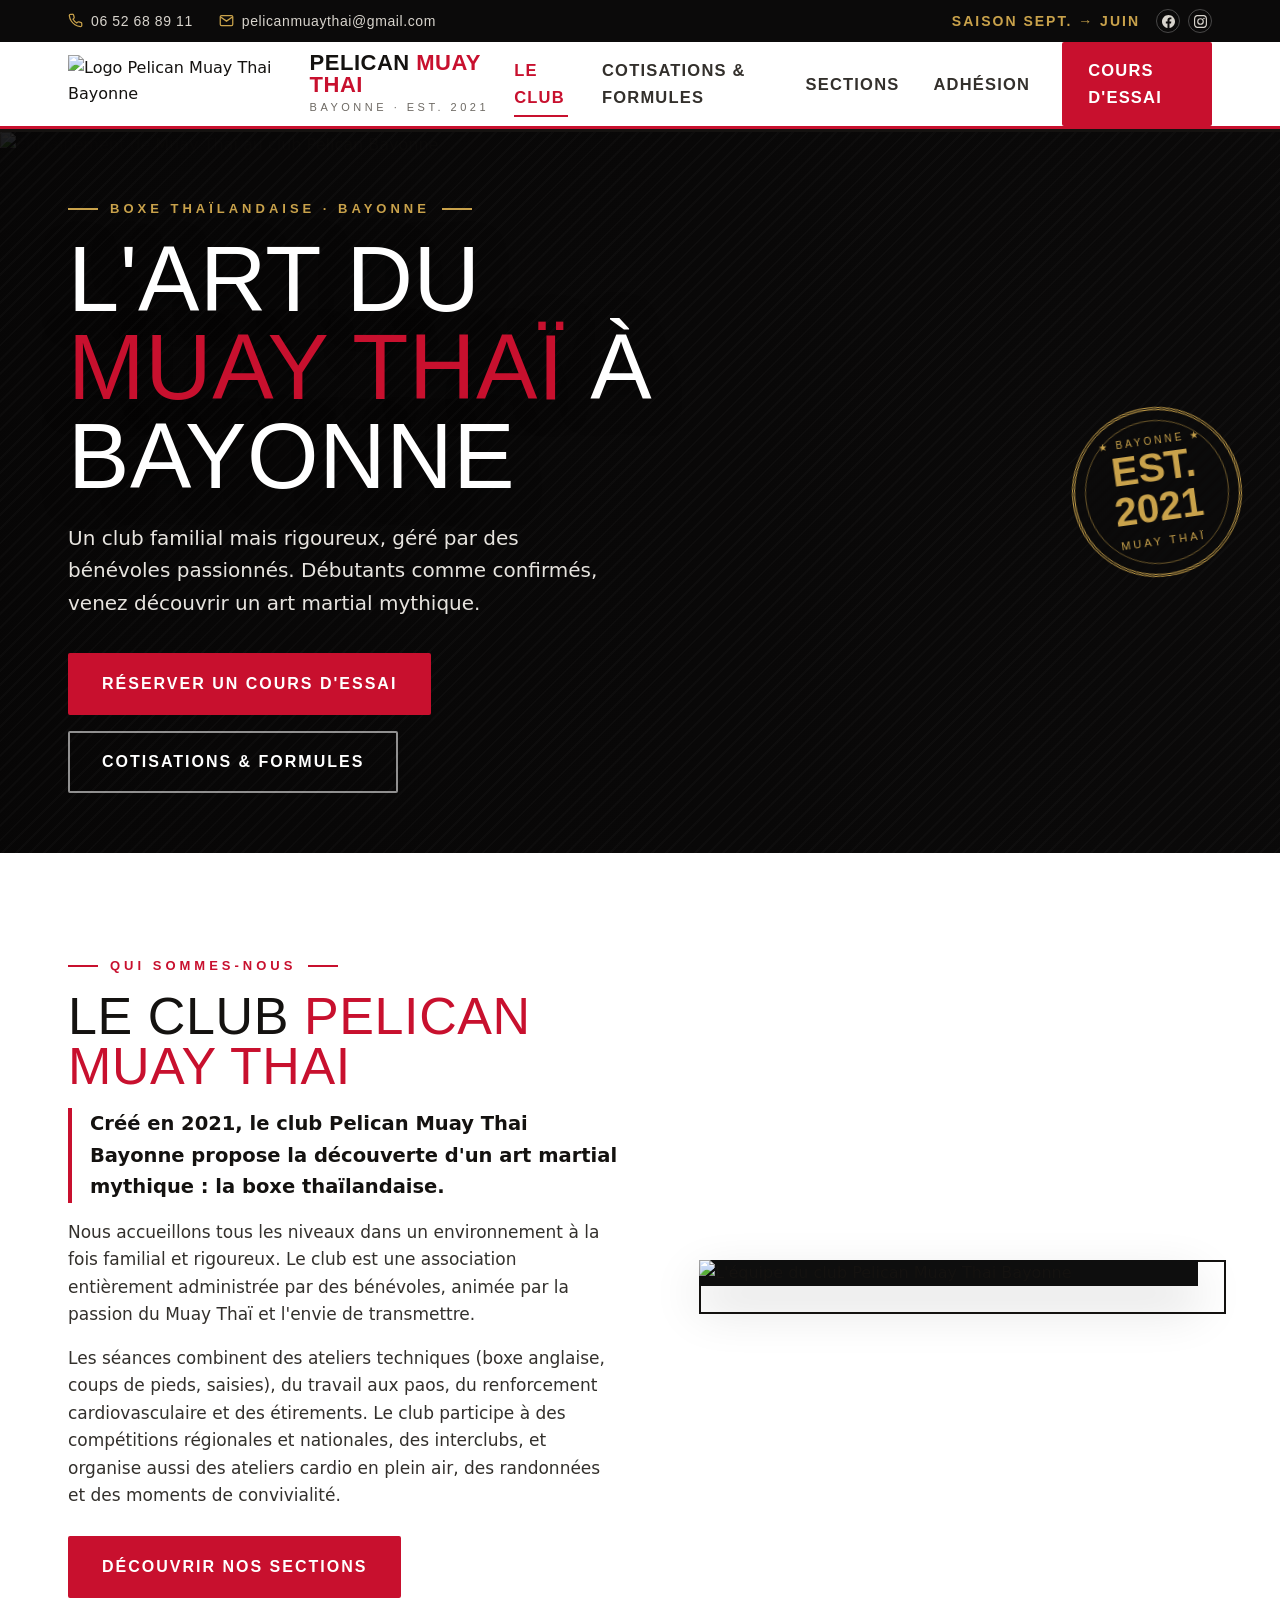
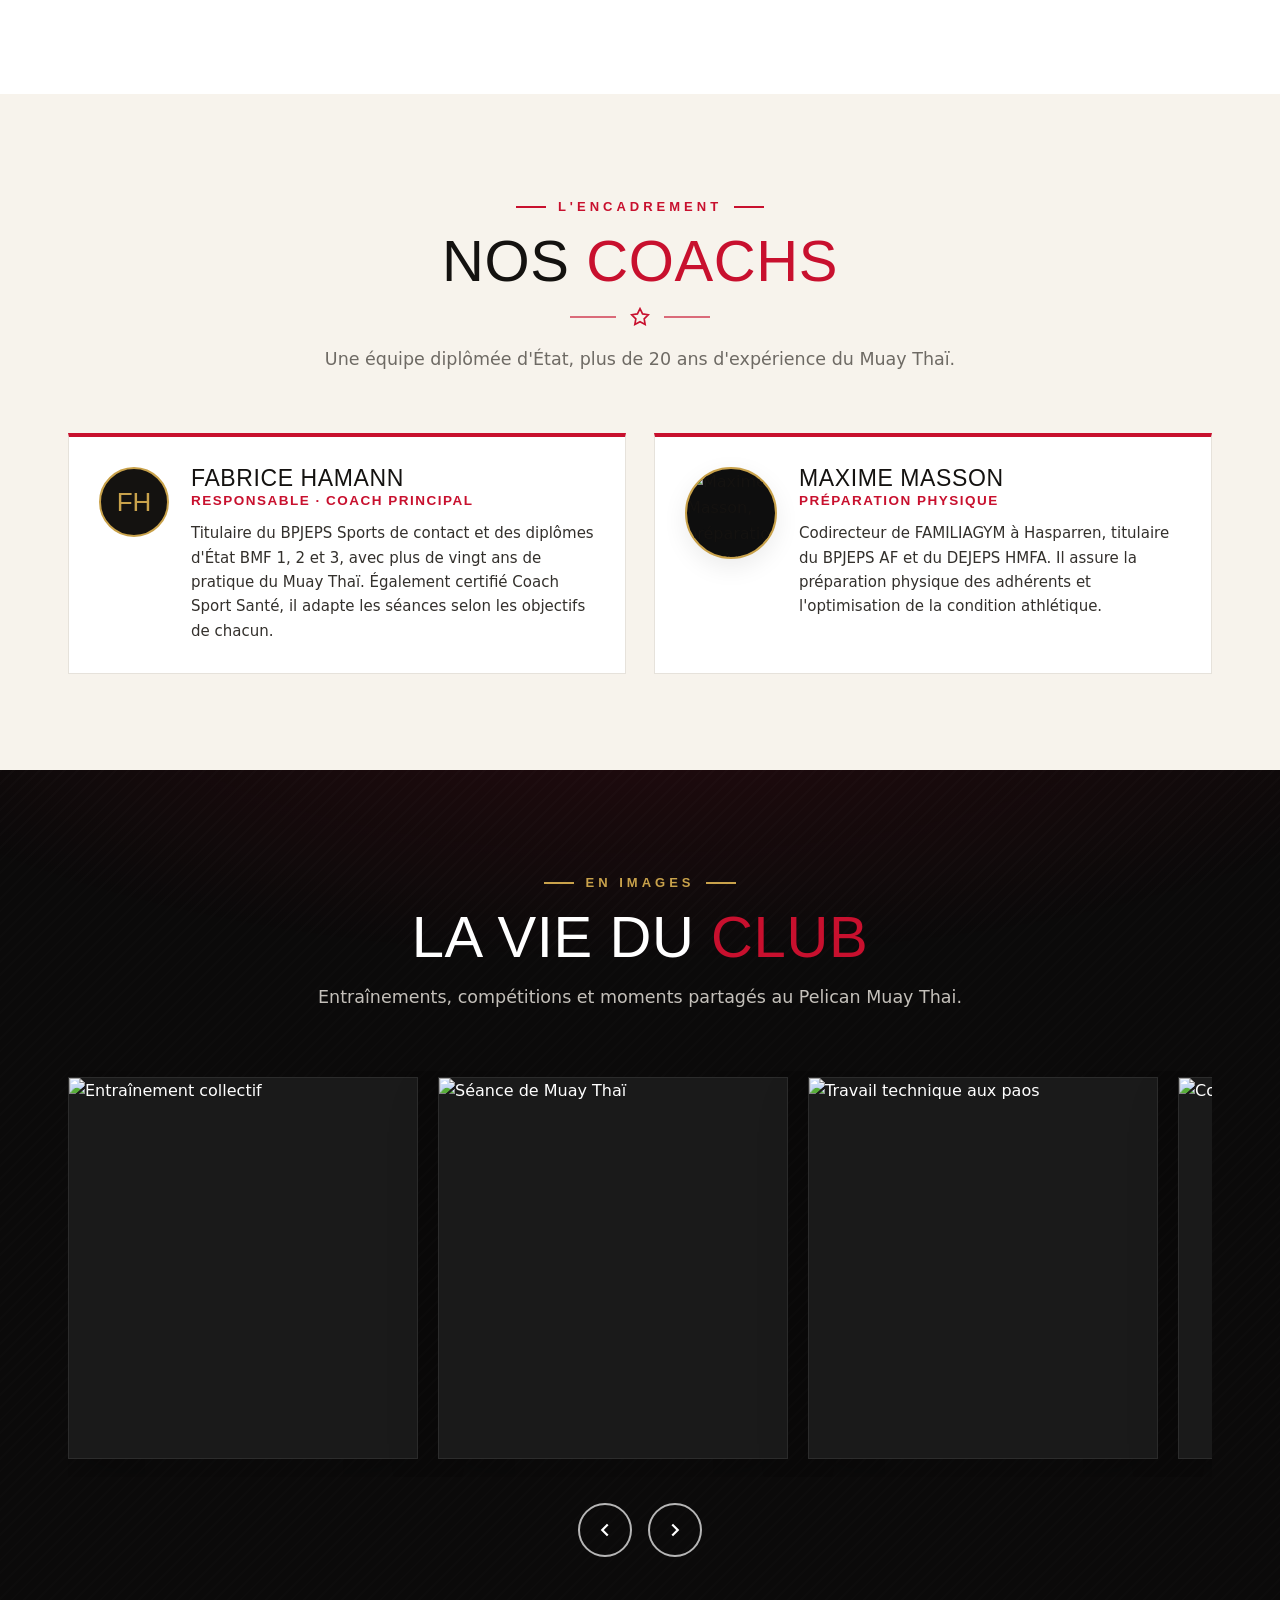
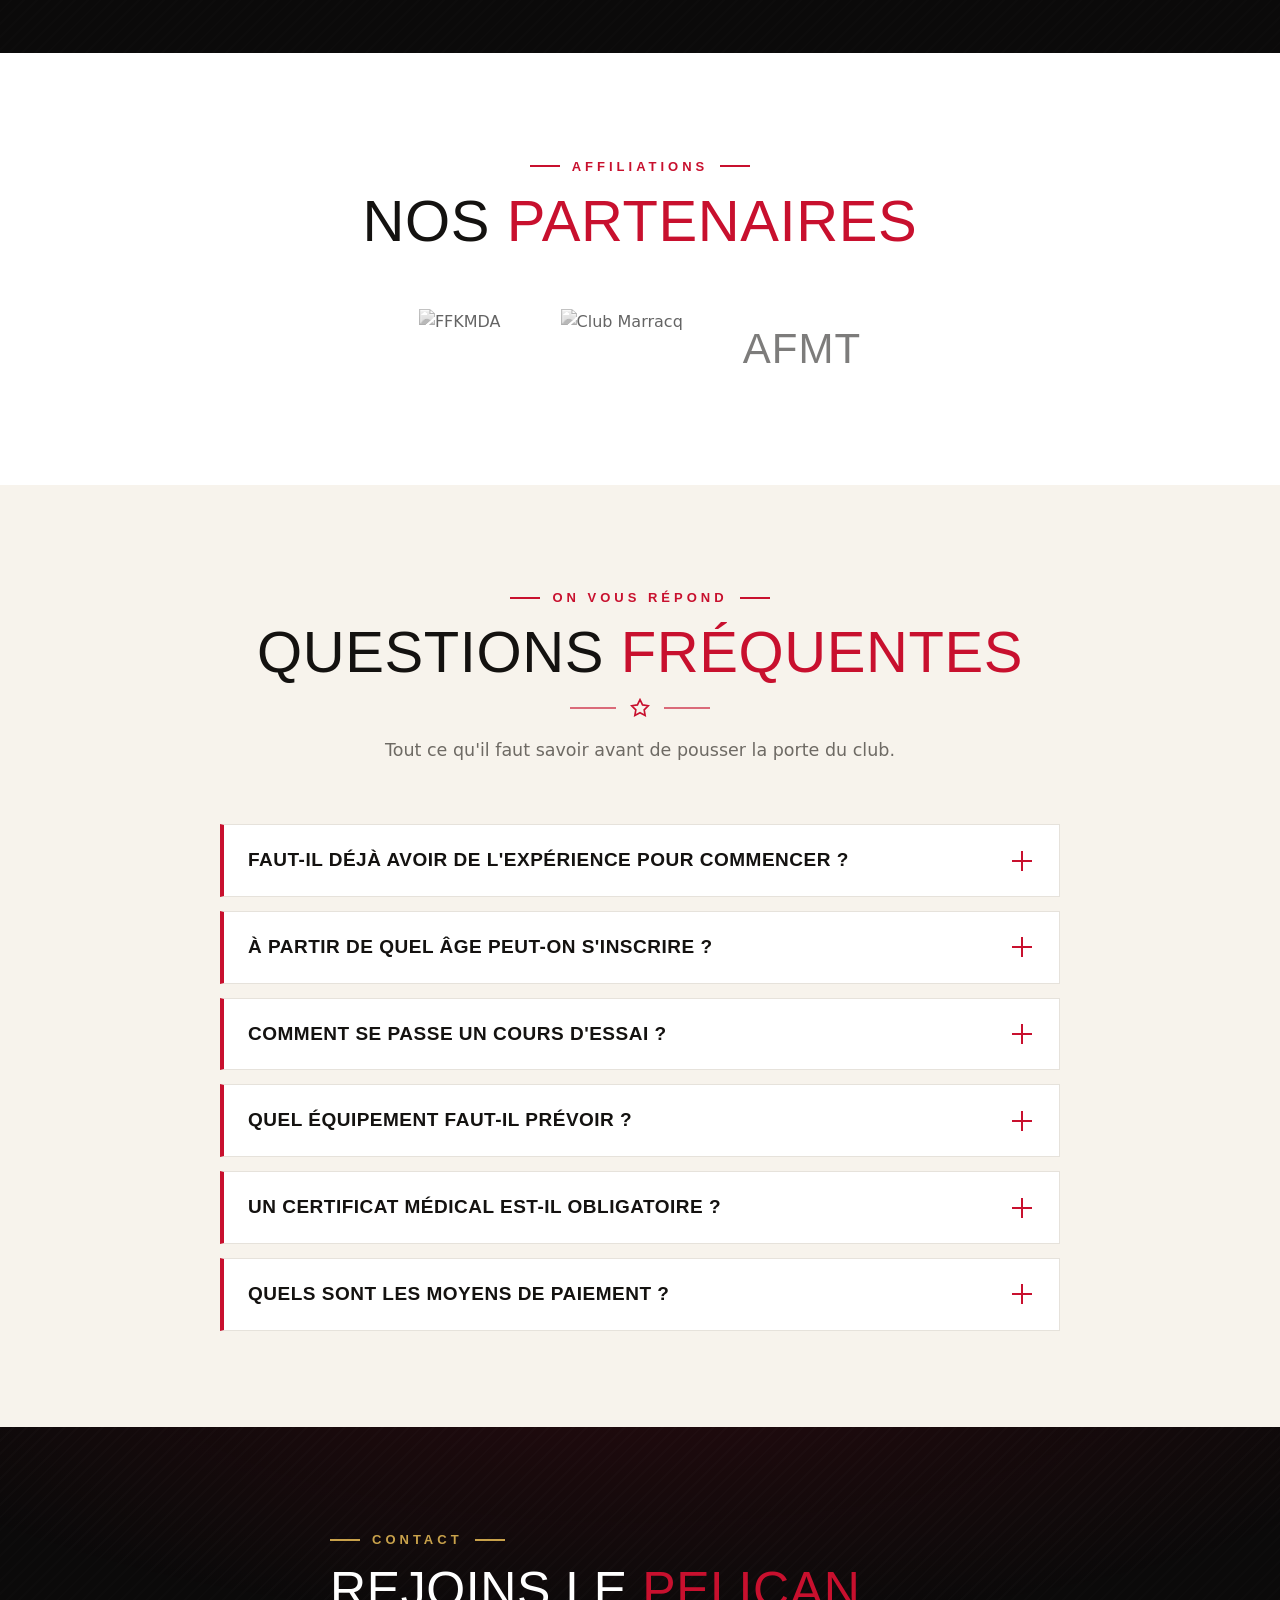
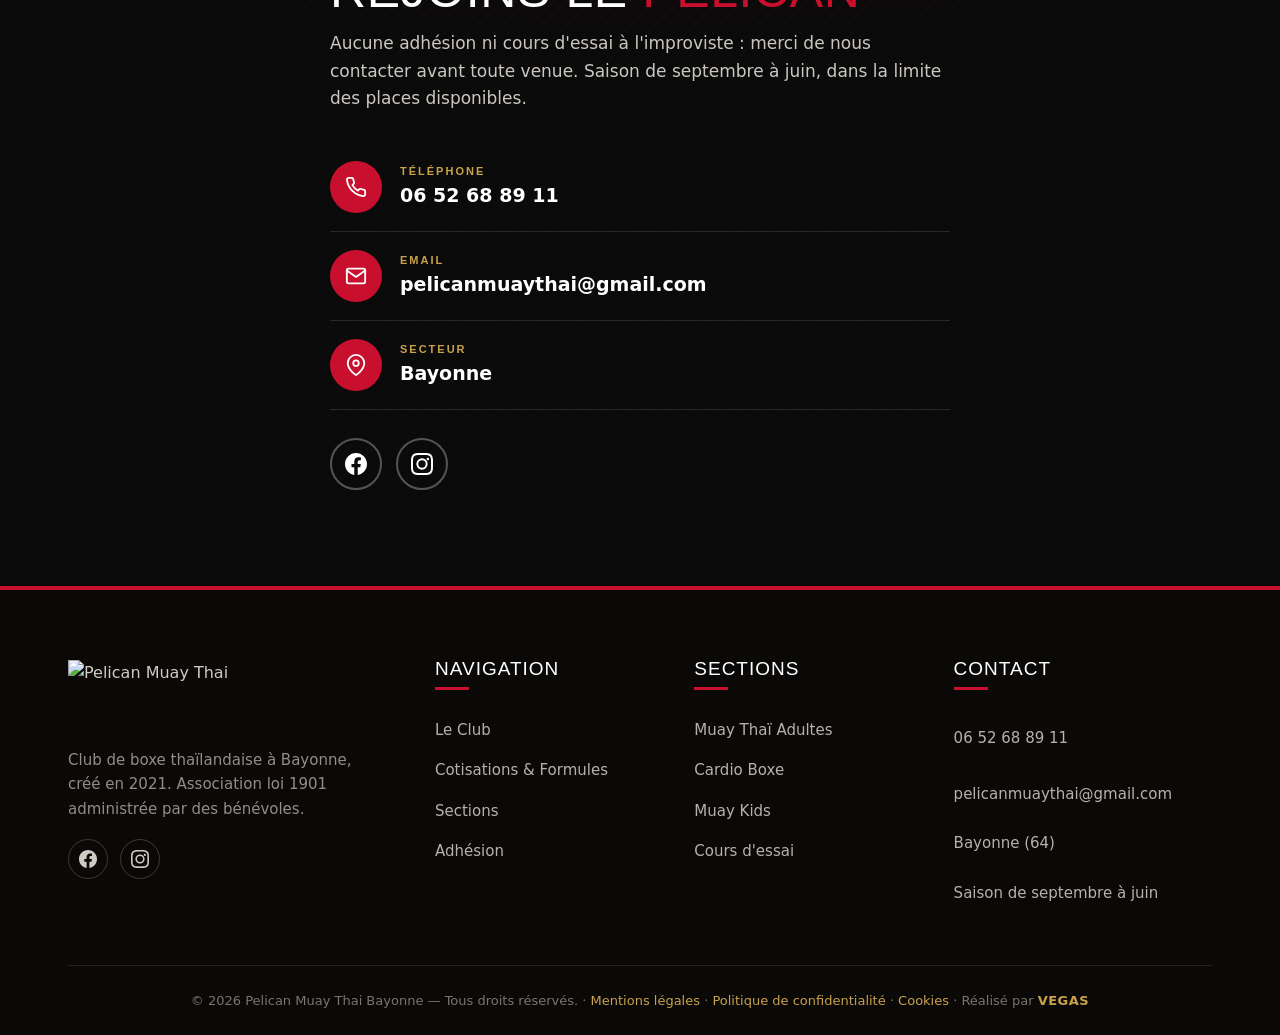
==== commit c13ac9c6: "Page cotisations: hero sans texte (banniere image), titre H1 nettoye; credit VEGAS dans le footer Co" ====
--- a/index.html
+++ b/index.html
@@ -25,10 +25,9 @@
 <meta name="twitter:description" content="Muay Thaï adultes, Muay Kids et Cardio Boxe à Bayonne. Débutants et confirmés bienvenus.">
 <meta name="twitter:image" content="https://www.pelicanmuaythai.fr/assets/img/og-image.jpg">
 
-<link rel="preconnect" href="https://fonts.googleapis.com">
-<link rel="preconnect" href="https://fonts.gstatic.com" crossorigin>
-<link rel="preload" as="image" href="assets/img/hero.jpg" fetchpriority="high">
-<link href="https://fonts.googleapis.com/css2?family=Anton&family=Barlow:wght@400;500;600;700&family=Barlow+Condensed:wght@500;600;700&display=swap" rel="stylesheet">
+<link rel="preload" as="image" href="assets/img/hero.webp" fetchpriority="high">
+<link rel="preload" as="font" type="font/woff2" href="assets/fonts/barlow-400.woff2" crossorigin>
+<link rel="preload" as="font" type="font/woff2" href="assets/fonts/anton-400.woff2" crossorigin>
 <link rel="stylesheet" href="assets/css/style.css">
 
 <script type="application/ld+json">
@@ -40,23 +39,14 @@
   "alternateName": "Pelican Muay Thai",
   "description": "Club associatif de boxe thaïlandaise (Muay Thaï) à Bayonne, créé en 2021. Sections Muay Thaï adultes, Muay Kids et Cardio Boxe, pour débutants comme confirmés.",
   "url": "https://www.pelicanmuaythai.fr/",
-  "logo": "https://www.pelicanmuaythai.fr/assets/img/logo.jpg",
+  "logo": "https://www.pelicanmuaythai.fr/assets/img/logo.webp",
   "image": "https://www.pelicanmuaythai.fr/assets/img/og-image.jpg",
   "telephone": "+33652688911",
   "email": "pelicanmuaythai@gmail.com",
   "foundingDate": "2021",
   "priceRange": "€€",
   "sport": "Muay Thaï",
-  "address": {
-    "@type": "PostalAddress",
-    "streetAddress": "7 avenue Vital Biraben",
-    "postalCode": "64100",
-    "addressLocality": "Bayonne",
-    "addressRegion": "Nouvelle-Aquitaine",
-    "addressCountry": "FR"
-  },
-  "geo": { "@type": "GeoCoordinates", "latitude": 43.4768677, "longitude": -1.4821566 },
-  "hasMap": "https://www.google.com/maps?q=7+avenue+Vital+Biraben+64100+Bayonne",
+  "areaServed": { "@type": "City", "name": "Bayonne" },
   "sameAs": [
     "https://www.facebook.com/pelicanmuaythai",
     "https://www.instagram.com/pelicanmuaythai/"
@@ -67,6 +57,20 @@
   ]
 }
 </script>
+<script type="application/ld+json">
+{
+  "@context": "https://schema.org",
+  "@type": "FAQPage",
+  "mainEntity": [
+    { "@type": "Question", "name": "Faut-il déjà avoir de l'expérience pour commencer le Muay Thaï ?", "acceptedAnswer": { "@type": "Answer", "text": "Non. Le club accueille les débutants comme les confirmés. Les séances sont adaptées au niveau de chacun et la progression se fait étape par étape." } },
+    { "@type": "Question", "name": "À partir de quel âge peut-on s'inscrire ?", "acceptedAnswer": { "@type": "Answer", "text": "La section Muay Kids est ouverte aux enfants de 10 à 14 ans. Les sections Muay Thaï Adulte et Cardio Boxe s'adressent aux adolescents plus âgés et aux adultes." } },
+    { "@type": "Question", "name": "Comment se passe un cours d'essai ?", "acceptedAnswer": { "@type": "Answer", "text": "Le cours d'essai se fait uniquement sur réservation : aucune venue à l'improviste n'est possible. Contactez le club au 06 52 68 89 11 ou par mail à pelicanmuaythai@gmail.com pour convenir d'un créneau." } },
+    { "@type": "Question", "name": "Quel équipement faut-il prévoir ?", "acceptedAnswer": { "@type": "Answer", "text": "Le club peut prêter du matériel de base pour le cours d'essai. Ensuite, chaque adhérent doit acquérir son propre équipement (gants, protège-tibias, protège-dents, etc.). Pas d'équipement = pas de travail en binôme." } },
+    { "@type": "Question", "name": "Un certificat médical est-il obligatoire ?", "acceptedAnswer": { "@type": "Answer", "text": "Oui. Le certificat médical de non contre-indication à la pratique de la boxe thaïlandaise fait partie des documents à fournir pour finaliser l'adhésion." } },
+    { "@type": "Question", "name": "Quels sont les moyens de paiement ?", "acceptedAnswer": { "@type": "Answer", "text": "Le paiement se fait en ligne via un lien transmis après réception du dossier. Les chèques et espèces ne sont pas acceptés, et le Pass'Sport n'est pas pris en charge par le club." } }
+  ]
+}
+</script>
 </head>
 <body>
 
@@ -76,13 +80,12 @@
     <div class="tb-left">
       <a href="tel:+33652688911"><svg viewBox="0 0 24 24"><path d="M22 16.92v3a2 2 0 0 1-2.18 2 19.79 19.79 0 0 1-8.63-3.07 19.5 19.5 0 0 1-6-6 19.79 19.79 0 0 1-3.07-8.67A2 2 0 0 1 4.11 2h3a2 2 0 0 1 2 1.72c.13.96.36 1.9.7 2.81a2 2 0 0 1-.45 2.11L8.09 9.91a16 16 0 0 0 6 6l1.27-1.27a2 2 0 0 1 2.11-.45c.91.34 1.85.57 2.81.7A2 2 0 0 1 22 16.92z"/></svg>06 52 68 89 11</a>
       <a class="tb-hide" href="mailto:pelicanmuaythai@gmail.com"><svg viewBox="0 0 24 24"><path d="M4 4h16a2 2 0 0 1 2 2v12a2 2 0 0 1-2 2H4a2 2 0 0 1-2-2V6a2 2 0 0 1 2-2z"/><polyline points="22,6 12,13 2,6"/></svg>pelicanmuaythai@gmail.com</a>
-      <span class="tb-hide" style="opacity:.7"><svg viewBox="0 0 24 24" style="display:inline-block;vertical-align:-3px"><path d="M21 10c0 7-9 13-9 13s-9-6-9-13a9 9 0 0 1 18 0z"/><circle cx="12" cy="10" r="3"/></svg> 7 av. Vital Biraben, Bayonne</span>
     </div>
     <div class="tb-right">
       <span class="lbl">Saison sept. → juin</span>
       <span class="tb-soc" style="display:flex;gap:8px">
-        <a href="https://www.facebook.com/pelicanmuaythai" target="_blank" rel="noopener" aria-label="Facebook">f</a>
-        <a href="https://www.instagram.com/pelicanmuaythai/" target="_blank" rel="noopener" aria-label="Instagram">ig</a>
+        <a href="https://www.facebook.com/pelicanmuaythai" target="_blank" rel="noopener" aria-label="Facebook"><svg viewBox="0 0 24 24" aria-hidden="true"><path d="M24 12.07C24 5.4 18.63 0 12 0S0 5.4 0 12.07C0 18.1 4.39 23.1 10.13 24v-8.44H7.08v-3.49h3.05V9.41c0-3.02 1.79-4.69 4.53-4.69 1.31 0 2.69.24 2.69.24v2.97h-1.51c-1.49 0-1.96.93-1.96 1.89v2.25h3.33l-.53 3.49h-2.8V24C19.61 23.1 24 18.1 24 12.07z"/></svg></a>
+        <a href="https://www.instagram.com/pelicanmuaythai/" target="_blank" rel="noopener" aria-label="Instagram"><svg viewBox="0 0 24 24" aria-hidden="true"><path d="M12 2.16c3.2 0 3.58.01 4.85.07 1.17.05 1.8.25 2.23.41.56.22.96.48 1.38.9.42.42.68.82.9 1.38.16.42.36 1.06.41 2.23.06 1.27.07 1.65.07 4.85s-.01 3.58-.07 4.85c-.05 1.17-.25 1.8-.41 2.23-.22.56-.48.96-.9 1.38-.42.42-.82.68-1.38.9-.42.16-1.06.36-2.23.41-1.27.06-1.65.07-4.85.07s-3.58-.01-4.85-.07c-1.17-.05-1.8-.25-2.23-.41-.56-.22-.96-.48-1.38-.9-.42-.42-.68-.82-.9-1.38-.16-.42-.36-1.06-.41-2.23-.06-1.27-.07-1.65-.07-4.85s.01-3.58.07-4.85c.05-1.17.25-1.8.41-2.23.22-.56.48-.96.9-1.38.42-.42.82-.68 1.38-.9.43-.16 1.06-.36 2.23-.41 1.27-.06 1.65-.07 4.85-.07M12 0C8.74 0 8.33.01 7.05.07 5.78.13 4.9.33 4.14.63c-.79.31-1.46.72-2.13 1.38C1.35 2.68.94 3.35.63 4.14.33 4.9.13 5.78.07 7.05.01 8.33 0 8.74 0 12s.01 3.67.07 4.95c.06 1.27.26 2.15.56 2.91.31.79.72 1.46 1.38 2.13.67.66 1.34 1.07 2.13 1.38.76.3 1.64.5 2.91.56C8.33 23.99 8.74 24 12 24s3.67-.01 4.95-.07c1.27-.06 2.15-.26 2.91-.56.79-.31 1.46-.72 2.13-1.38.66-.67 1.07-1.34 1.38-2.13.3-.76.5-1.64.56-2.91.06-1.28.07-1.69.07-4.95s-.01-3.67-.07-4.95c-.06-1.27-.26-2.15-.56-2.91-.31-.79-.72-1.46-1.38-2.13-.67-.66-1.34-1.07-2.13-1.38-.76-.3-1.64-.5-2.91-.56C15.67.01 15.26 0 12 0zm0 5.84A6.16 6.16 0 1 0 18.16 12 6.16 6.16 0 0 0 12 5.84zM12 16a4 4 0 1 1 4-4 4 4 0 0 1-4 4zm6.41-10.85a1.44 1.44 0 1 0 1.44 1.44 1.44 1.44 0 0 0-1.44-1.44z"/></svg></a>
       </span>
     </div>
   </div>
@@ -92,12 +95,12 @@
 <header class="site-header">
   <div class="container nav">
     <a href="index.html" class="brand">
-      <img src="assets/img/logo.jpg" alt="Logo Pelican Muay Thai Bayonne">
+      <img src="assets/img/logo.webp" alt="Logo Pelican Muay Thai Bayonne">
       <span><b>PELICAN <span>MUAY THAI</span></b><small>Bayonne · est. 2021</small></span>
     </a>
     <nav class="menu">
       <a href="index.html" class="active">Le Club</a>
-      <a href="horaires-tarifs.html">Horaires &amp; Tarifs</a>
+      <a href="cotisations-formules.html">Cotisations &amp; Formules</a>
       <a href="sections.html">Sections</a>
       <a href="adhesion.html">Adhésion</a>
       <a href="#contact" class="btn">Cours d'essai</a>
@@ -109,7 +112,7 @@
 <!-- ===== HERO ===== -->
 <section class="hero">
   <div class="hero-media">
-    <img src="assets/img/hero.jpg" alt="Entraînement de Muay Thaï au club Pelican Bayonne" width="2048" height="1153" fetchpriority="high">
+    <img src="assets/img/hero.webp" alt="Entraînement de Muay Thaï au club Pelican Bayonne" width="2048" height="1153" fetchpriority="high">
     <div class="hero-overlay"></div>
     <div class="hero-inner">
       <div class="container">
@@ -119,7 +122,7 @@
           <p>Un club familial mais rigoureux, géré par des bénévoles passionnés. Débutants comme confirmés, venez découvrir un art martial mythique.</p>
           <div class="hero-actions">
             <a href="#contact" class="btn">Réserver un cours d'essai</a>
-            <a href="horaires-tarifs.html" class="btn btn--outline-light">Horaires &amp; tarifs</a>
+            <a href="cotisations-formules.html" class="btn btn--outline-light">Cotisations &amp; formules</a>
           </div>
         </div>
       </div>
@@ -150,7 +153,7 @@
         </div>
       </div>
       <div class="about-media reveal">
-        <img src="assets/img/equipe.webp" alt="L'équipe du club Pelican Muay Thai Bayonne" width="1050" height="1012" loading="lazy" style="aspect-ratio:auto;height:auto;object-fit:contain;background:#0e0e0e">
+        <img src="assets/img/team-poster.webp" alt="L'équipe du club Pelican Muay Thai Bayonne" width="1054" height="952" loading="lazy" style="aspect-ratio:auto;height:auto;object-fit:contain;background:#0e0e0e">
       </div>
     </div>
   </div>
@@ -167,7 +170,7 @@
     </div>
     <div class="coaches">
       <div class="coach reveal">
-        <div class="badge">FH</div>
+        <img class="coach-photo coach-photo--full" src="assets/img/coach-fabrice.webp" alt="Fabrice Hamann, coach principal" width="120" height="120" loading="lazy" onerror="this.replaceWith(Object.assign(document.createElement('div'),{className:'badge',textContent:'FH'}))">
         <div>
           <h3>Fabrice Hamann</h3>
           <div class="role">Responsable · Coach principal</div>
@@ -175,7 +178,7 @@
         </div>
       </div>
       <div class="coach reveal">
-        <div class="badge">MM</div>
+        <img class="coach-photo" src="assets/img/g7.webp" alt="Maxime Masson, préparation physique" width="92" height="92" loading="lazy">
         <div>
           <h3>Maxime Masson</h3>
           <div class="role">Préparation physique</div>
@@ -196,26 +199,25 @@
     </div>
     <div class="carousel">
       <div class="carousel-track">
-        <div class="slide"><img loading="lazy" src="assets/img/wide2.jpg" alt="Entraînement collectif"></div>
-        <div class="slide"><img loading="lazy" src="assets/img/g1.jpg" alt="Séance de Muay Thaï"></div>
-        <div class="slide"><img loading="lazy" src="assets/img/g2.jpg" alt="Travail technique aux paos"></div>
-        <div class="slide"><img loading="lazy" src="assets/img/g3.jpg" alt="Cours de boxe thaïlandaise"></div>
-        <div class="slide"><img loading="lazy" src="assets/img/g4.jpg" alt="Membres du club Pelican"></div>
-        <div class="slide"><img loading="lazy" src="assets/img/g5.jpg" alt="Sortie du club"></div>
-        <div class="slide"><img loading="lazy" src="assets/img/g6.jpg" alt="Groupe Pelican Muay Thai"></div>
-        <div class="slide"><img loading="lazy" src="assets/img/g7.jpg" alt="Compétition Muay Thaï"></div>
-        <div class="slide"><img loading="lazy" src="assets/img/p1.jpg" alt="Entraînement au club"></div>
-        <div class="slide"><img loading="lazy" src="assets/img/p2.jpg" alt="Séance de Muay Thaï"></div>
-        <div class="slide"><img loading="lazy" src="assets/img/p3.jpg" alt="Travail aux paos"></div>
-        <div class="slide"><img loading="lazy" src="assets/img/p4.jpg" alt="Cours collectif"></div>
-        <div class="slide"><img loading="lazy" src="assets/img/p5.jpg" alt="Boxe thaïlandaise Bayonne"></div>
-        <div class="slide"><img loading="lazy" src="assets/img/p6.jpg" alt="Pelican Muay Thai Bayonne"></div>
-        <div class="slide"><img loading="lazy" src="assets/img/p7.jpg" alt="Combat Muay Thaï"></div>
-        <div class="slide"><img loading="lazy" src="assets/img/p8.jpg" alt="Ring du club"></div>
-        <div class="slide"><img loading="lazy" src="assets/img/p9.jpg" alt="Membres du Pelican Muay Thai"></div>
-        <div class="slide"><img loading="lazy" src="assets/img/p10.jpg" alt="Entraînement technique"></div>
-        <div class="slide"><img loading="lazy" src="assets/img/p11.jpg" alt="Cours de boxe thaï"></div>
-        <div class="slide"><img loading="lazy" src="assets/img/p12.jpg" alt="Séance du club"></div>
+        <div class="slide"><img loading="lazy" src="assets/img/wide2.webp" alt="Entraînement collectif"></div>
+        <div class="slide"><img loading="lazy" src="assets/img/g1.webp" alt="Séance de Muay Thaï"></div>
+        <div class="slide"><img loading="lazy" src="assets/img/g2.webp" alt="Travail technique aux paos"></div>
+        <div class="slide"><img loading="lazy" src="assets/img/g3.webp" alt="Cours de boxe thaïlandaise"></div>
+        <div class="slide"><img loading="lazy" src="assets/img/g4.webp" alt="Membres du club Pelican"></div>
+        <div class="slide"><img loading="lazy" src="assets/img/g5.webp" alt="Sortie du club"></div>
+        <div class="slide"><img loading="lazy" src="assets/img/g6.webp" alt="Groupe Pelican Muay Thai"></div>
+        <div class="slide"><img loading="lazy" src="assets/img/p1.webp" alt="Entraînement au club"></div>
+        <div class="slide"><img loading="lazy" src="assets/img/p2.webp" alt="Séance de Muay Thaï"></div>
+        <div class="slide"><img loading="lazy" src="assets/img/p3.webp" alt="Travail aux paos"></div>
+        <div class="slide"><img loading="lazy" src="assets/img/p4.webp" alt="Cours collectif"></div>
+        <div class="slide"><img loading="lazy" src="assets/img/p5.webp" alt="Boxe thaïlandaise Bayonne"></div>
+        <div class="slide"><img loading="lazy" src="assets/img/p6.webp" alt="Pelican Muay Thai Bayonne"></div>
+        <div class="slide"><img loading="lazy" src="assets/img/p7.webp" alt="Combat Muay Thaï"></div>
+        <div class="slide"><img loading="lazy" src="assets/img/p8.webp" alt="Ring du club"></div>
+        <div class="slide"><img loading="lazy" src="assets/img/p9.webp" alt="Membres du Pelican Muay Thai"></div>
+        <div class="slide"><img loading="lazy" src="assets/img/p10.webp" alt="Entraînement technique"></div>
+        <div class="slide"><img loading="lazy" src="assets/img/p11.webp" alt="Cours de boxe thaï"></div>
+        <div class="slide"><img loading="lazy" src="assets/img/p12.webp" alt="Séance du club"></div>
       </div>
       <div class="carousel-nav">
         <button data-prev aria-label="Précédent"><svg viewBox="0 0 24 24"><polyline points="15 18 9 12 15 6"/></svg></button>
@@ -233,8 +235,47 @@
       <h2 class="section-title">Nos <span class="hl">partenaires</span></h2>
     </div>
     <div class="partners">
-      <img src="assets/img/ffkmda.png" alt="FFKMDA">
-      <img src="assets/img/marracq.jpg" alt="Club Marracq">
+      <img src="assets/img/ffkmda.webp" alt="FFKMDA">
+      <img src="assets/img/marracq.webp" alt="Club Marracq">
+      <img src="assets/img/afmt.webp" alt="AFMT" onerror="this.replaceWith(Object.assign(document.createElement('span'),{className:'partner-text',textContent:'AFMT'}))">
+    </div>
+  </div>
+</section>
+
+<!-- ===== FAQ ===== -->
+<section class="section section--cream" id="faq">
+  <div class="container">
+    <div class="section-head">
+      <span class="kicker">On vous répond</span>
+      <h2 class="section-title">Questions <span class="hl">fréquentes</span></h2>
+      <div class="orn"><span></span><svg viewBox="0 0 24 24"><polygon points="12 2 15.09 8.26 22 9.27 17 14.14 18.18 21.02 12 17.77 5.82 21.02 7 14.14 2 9.27 8.91 8.26 12 2"/></svg><span></span></div>
+      <p class="section-sub">Tout ce qu'il faut savoir avant de pousser la porte du club.</p>
+    </div>
+    <div class="faq">
+      <details class="faq-item reveal">
+        <summary>Faut-il déjà avoir de l'expérience pour commencer ?<span class="pm"></span></summary>
+        <div class="faq-body">Pas du tout. Le club accueille les débutants comme les confirmés. Les séances sont adaptées au niveau de chacun et la progression se fait étape par étape, dans un cadre familial et bienveillant.</div>
+      </details>
+      <details class="faq-item reveal">
+        <summary>À partir de quel âge peut-on s'inscrire ?<span class="pm"></span></summary>
+        <div class="faq-body">La section <strong>Muay Kids</strong> est ouverte aux enfants de <strong>10 à 14 ans</strong>. Les sections Muay Thaï Adulte et Cardio Boxe s'adressent aux adolescents plus âgés et aux adultes.</div>
+      </details>
+      <details class="faq-item reveal">
+        <summary>Comment se passe un cours d'essai ?<span class="pm"></span></summary>
+        <div class="faq-body">Le cours d'essai se fait <strong>uniquement sur réservation</strong> : aucune venue à l'improviste n'est possible. Contactez-nous d'abord au <a href="tel:+33652688911">06 52 68 89 11</a> ou par mail à <a href="mailto:pelicanmuaythai@gmail.com">pelicanmuaythai@gmail.com</a> pour convenir d'un créneau.</div>
+      </details>
+      <details class="faq-item reveal">
+        <summary>Quel équipement faut-il prévoir ?<span class="pm"></span></summary>
+        <div class="faq-body">Le club peut prêter du matériel de base pour le cours d'essai. Ensuite, chaque adhérent doit acquérir rapidement son propre équipement (gants, protège-tibias, protège-dents, etc.). Pour des raisons de sécurité : pas d'équipement = pas de travail en binôme. La liste complète est sur la <a href="adhesion.html">page Adhésion</a>.</div>
+      </details>
+      <details class="faq-item reveal">
+        <summary>Un certificat médical est-il obligatoire ?<span class="pm"></span></summary>
+        <div class="faq-body">Oui. Le certificat médical de non contre-indication à la pratique de la boxe thaïlandaise fait partie des documents à fournir pour finaliser l'adhésion. Tous les documents sont téléchargeables sur la <a href="adhesion.html">page Adhésion</a>.</div>
+      </details>
+      <details class="faq-item reveal">
+        <summary>Quels sont les moyens de paiement ?<span class="pm"></span></summary>
+        <div class="faq-body">Le paiement se fait <strong>en ligne</strong> via un lien transmis après réception de votre dossier. Les paiements par chèque ou en espèces ne sont pas acceptés, et le « Pass'Sport » du ministère des Sports n'est pas pris en charge par le club.</div>
+      </details>
     </div>
   </div>
 </section>
@@ -242,7 +283,7 @@
 <!-- ===== CONTACT ===== -->
 <section class="section section--dark" id="contact">
   <div class="container">
-    <div class="contact-grid">
+    <div class="contact-grid" style="grid-template-columns:1fr;max-width:620px;margin:0 auto">
       <div class="contact-info reveal">
         <span class="kicker">Contact</span>
         <h2>Rejoins le <span>Pelican</span></h2>
@@ -250,15 +291,12 @@
         <ul class="contact-lines">
           <li><span class="ico"><svg viewBox="0 0 24 24"><path d="M22 16.92v3a2 2 0 0 1-2.18 2 19.79 19.79 0 0 1-8.63-3.07 19.5 19.5 0 0 1-6-6 19.79 19.79 0 0 1-3.07-8.67A2 2 0 0 1 4.11 2h3a2 2 0 0 1 2 1.72c.13.96.36 1.9.7 2.81a2 2 0 0 1-.45 2.11L8.09 9.91a16 16 0 0 0 6 6l1.27-1.27a2 2 0 0 1 2.11-.45c.91.34 1.85.57 2.81.7A2 2 0 0 1 22 16.92z"/></svg></span><div><small>Téléphone</small><b><a href="tel:+33652688911">06 52 68 89 11</a></b></div></li>
           <li><span class="ico"><svg viewBox="0 0 24 24"><path d="M4 4h16a2 2 0 0 1 2 2v12a2 2 0 0 1-2 2H4a2 2 0 0 1-2-2V6a2 2 0 0 1 2-2z"/><polyline points="22,6 12,13 2,6"/></svg></span><div><small>Email</small><b><a href="mailto:pelicanmuaythai@gmail.com">pelicanmuaythai@gmail.com</a></b></div></li>
-          <li><span class="ico"><svg viewBox="0 0 24 24"><path d="M21 10c0 7-9 13-9 13s-9-6-9-13a9 9 0 0 1 18 0z"/><circle cx="12" cy="10" r="3"/></svg></span><div><small>Adresse</small><b>7 avenue Vital Biraben, 64100 Bayonne</b></div></li>
+          <li><span class="ico"><svg viewBox="0 0 24 24"><path d="M21 10c0 7-9 13-9 13s-9-6-9-13a9 9 0 0 1 18 0z"/><circle cx="12" cy="10" r="3"/></svg></span><div><small>Secteur</small><b>Bayonne</b></div></li>
         </ul>
         <div class="socials">
-          <a href="https://www.facebook.com/pelicanmuaythai" target="_blank" rel="noopener" aria-label="Facebook">f</a>
-          <a href="https://www.instagram.com/pelicanmuaythai/" target="_blank" rel="noopener" aria-label="Instagram">IG</a>
-        </div>
-      </div>
-      <div class="map-wrap reveal" style="margin-top:0">
-        <iframe title="Localisation Pelican Muay Thai" src="https://www.google.com/maps?q=7+avenue+Vital+Biraben+64100+Bayonne&output=embed" width="100%" height="100%" style="border:0;display:block;min-height:400px" loading="lazy" referrerpolicy="no-referrer-when-downgrade"></iframe>
+          <a href="https://www.facebook.com/pelicanmuaythai" target="_blank" rel="noopener" aria-label="Facebook"><svg viewBox="0 0 24 24" aria-hidden="true"><path d="M24 12.07C24 5.4 18.63 0 12 0S0 5.4 0 12.07C0 18.1 4.39 23.1 10.13 24v-8.44H7.08v-3.49h3.05V9.41c0-3.02 1.79-4.69 4.53-4.69 1.31 0 2.69.24 2.69.24v2.97h-1.51c-1.49 0-1.96.93-1.96 1.89v2.25h3.33l-.53 3.49h-2.8V24C19.61 23.1 24 18.1 24 12.07z"/></svg></a>
+          <a href="https://www.instagram.com/pelicanmuaythai/" target="_blank" rel="noopener" aria-label="Instagram"><svg viewBox="0 0 24 24" aria-hidden="true"><path d="M12 2.16c3.2 0 3.58.01 4.85.07 1.17.05 1.8.25 2.23.41.56.22.96.48 1.38.9.42.42.68.82.9 1.38.16.42.36 1.06.41 2.23.06 1.27.07 1.65.07 4.85s-.01 3.58-.07 4.85c-.05 1.17-.25 1.8-.41 2.23-.22.56-.48.96-.9 1.38-.42.42-.82.68-1.38.9-.42.16-1.06.36-2.23.41-1.27.06-1.65.07-4.85.07s-3.58-.01-4.85-.07c-1.17-.05-1.8-.25-2.23-.41-.56-.22-.96-.48-1.38-.9-.42-.42-.68-.82-.9-1.38-.16-.42-.36-1.06-.41-2.23-.06-1.27-.07-1.65-.07-4.85s.01-3.58.07-4.85c.05-1.17.25-1.8.41-2.23.22-.56.48-.96.9-1.38.42-.42.82-.68 1.38-.9.43-.16 1.06-.36 2.23-.41 1.27-.06 1.65-.07 4.85-.07M12 0C8.74 0 8.33.01 7.05.07 5.78.13 4.9.33 4.14.63c-.79.31-1.46.72-2.13 1.38C1.35 2.68.94 3.35.63 4.14.33 4.9.13 5.78.07 7.05.01 8.33 0 8.74 0 12s.01 3.67.07 4.95c.06 1.27.26 2.15.56 2.91.31.79.72 1.46 1.38 2.13.67.66 1.34 1.07 2.13 1.38.76.3 1.64.5 2.91.56C8.33 23.99 8.74 24 12 24s3.67-.01 4.95-.07c1.27-.06 2.15-.26 2.91-.56.79-.31 1.46-.72 2.13-1.38.66-.67 1.07-1.34 1.38-2.13.3-.76.5-1.64.56-2.91.06-1.28.07-1.69.07-4.95s-.01-3.67-.07-4.95c-.06-1.27-.26-2.15-.56-2.91-.31-.79-.72-1.46-1.38-2.13-.67-.66-1.34-1.07-2.13-1.38-.76-.3-1.64-.5-2.91-.56C15.67.01 15.26 0 12 0zm0 5.84A6.16 6.16 0 1 0 18.16 12 6.16 6.16 0 0 0 12 5.84zM12 16a4 4 0 1 1 4-4 4 4 0 0 1-4 4zm6.41-10.85a1.44 1.44 0 1 0 1.44 1.44 1.44 1.44 0 0 0-1.44-1.44z"/></svg></a>
+        </div>
       </div>
     </div>
   </div>
@@ -269,17 +307,17 @@
   <div class="container">
     <div class="foot-grid">
       <div class="foot-brand">
-        <img src="assets/img/logo.jpg" alt="Pelican Muay Thai">
+        <img src="assets/img/logo.webp" alt="Pelican Muay Thai">
         <p>Club de boxe thaïlandaise à Bayonne, créé en 2021. Association loi 1901 administrée par des bénévoles.</p>
         <div class="fsoc">
-          <a href="https://www.facebook.com/pelicanmuaythai" target="_blank" rel="noopener">f</a>
-          <a href="https://www.instagram.com/pelicanmuaythai/" target="_blank" rel="noopener">IG</a>
+          <a href="https://www.facebook.com/pelicanmuaythai" target="_blank" rel="noopener"><svg viewBox="0 0 24 24" aria-hidden="true"><path d="M24 12.07C24 5.4 18.63 0 12 0S0 5.4 0 12.07C0 18.1 4.39 23.1 10.13 24v-8.44H7.08v-3.49h3.05V9.41c0-3.02 1.79-4.69 4.53-4.69 1.31 0 2.69.24 2.69.24v2.97h-1.51c-1.49 0-1.96.93-1.96 1.89v2.25h3.33l-.53 3.49h-2.8V24C19.61 23.1 24 18.1 24 12.07z"/></svg></a>
+          <a href="https://www.instagram.com/pelicanmuaythai/" target="_blank" rel="noopener"><svg viewBox="0 0 24 24" aria-hidden="true"><path d="M12 2.16c3.2 0 3.58.01 4.85.07 1.17.05 1.8.25 2.23.41.56.22.96.48 1.38.9.42.42.68.82.9 1.38.16.42.36 1.06.41 2.23.06 1.27.07 1.65.07 4.85s-.01 3.58-.07 4.85c-.05 1.17-.25 1.8-.41 2.23-.22.56-.48.96-.9 1.38-.42.42-.82.68-1.38.9-.42.16-1.06.36-2.23.41-1.27.06-1.65.07-4.85.07s-3.58-.01-4.85-.07c-1.17-.05-1.8-.25-2.23-.41-.56-.22-.96-.48-1.38-.9-.42-.42-.68-.82-.9-1.38-.16-.42-.36-1.06-.41-2.23-.06-1.27-.07-1.65-.07-4.85s.01-3.58.07-4.85c.05-1.17.25-1.8.41-2.23.22-.56.48-.96.9-1.38.42-.42.82-.68 1.38-.9.43-.16 1.06-.36 2.23-.41 1.27-.06 1.65-.07 4.85-.07M12 0C8.74 0 8.33.01 7.05.07 5.78.13 4.9.33 4.14.63c-.79.31-1.46.72-2.13 1.38C1.35 2.68.94 3.35.63 4.14.33 4.9.13 5.78.07 7.05.01 8.33 0 8.74 0 12s.01 3.67.07 4.95c.06 1.27.26 2.15.56 2.91.31.79.72 1.46 1.38 2.13.67.66 1.34 1.07 2.13 1.38.76.3 1.64.5 2.91.56C8.33 23.99 8.74 24 12 24s3.67-.01 4.95-.07c1.27-.06 2.15-.26 2.91-.56.79-.31 1.46-.72 2.13-1.38.66-.67 1.07-1.34 1.38-2.13.3-.76.5-1.64.56-2.91.06-1.28.07-1.69.07-4.95s-.01-3.67-.07-4.95c-.06-1.27-.26-2.15-.56-2.91-.31-.79-.72-1.46-1.38-2.13-.67-.66-1.34-1.07-2.13-1.38-.76-.3-1.64-.5-2.91-.56C15.67.01 15.26 0 12 0zm0 5.84A6.16 6.16 0 1 0 18.16 12 6.16 6.16 0 0 0 12 5.84zM12 16a4 4 0 1 1 4-4 4 4 0 0 1-4 4zm6.41-10.85a1.44 1.44 0 1 0 1.44 1.44 1.44 1.44 0 0 0-1.44-1.44z"/></svg></a>
         </div>
       </div>
       <div class="foot-col">
         <h4>Navigation</h4>
         <a href="index.html">Le Club</a>
-        <a href="horaires-tarifs.html">Horaires &amp; Tarifs</a>
+        <a href="cotisations-formules.html">Cotisations &amp; Formules</a>
         <a href="sections.html">Sections</a>
         <a href="adhesion.html">Adhésion</a>
       </div>
@@ -295,12 +333,12 @@
         <ul>
           <li><a href="tel:+33652688911">06 52 68 89 11</a></li>
           <li><a href="mailto:pelicanmuaythai@gmail.com">pelicanmuaythai@gmail.com</a></li>
-          <li>7 avenue Vital Biraben, 64100 Bayonne</li>
+          <li>Bayonne (64)</li>
           <li style="margin-top:10px">Saison de septembre à juin</li>
         </ul>
       </div>
     </div>
-    <div class="foot-bottom">© <span id="year">2026</span> Pelican Muay Thai Bayonne — Tous droits réservés.</div>
+    <div class="foot-bottom">© <span id="year">2026</span> Pelican Muay Thai Bayonne — Tous droits réservés. · <a href="mentions-legales.html">Mentions légales</a> · <a href="politique-confidentialite.html">Politique de confidentialité</a> · <a href="#" data-cookie-settings>Cookies</a> · <span class="credit">Réalisé par <strong>VEGAS</strong></span></div>
   </div>
 </footer>
 
--- a/assets/css/style.css
+++ b/assets/css/style.css
@@ -2,6 +2,16 @@
    PELICAN MUAY THAI — Refonte 2.0
    Old-school boxing poster · fond blanc · noir / rouge / laiton
    ========================================================= */
+
+/* ---------- Polices auto-hébergées (RGPD : aucune connexion à Google) ---------- */
+@font-face{font-family:"Anton";font-style:normal;font-weight:400;font-display:swap;src:url("../fonts/anton-400.woff2") format("woff2")}
+@font-face{font-family:"Barlow";font-style:normal;font-weight:400;font-display:swap;src:url("../fonts/barlow-400.woff2") format("woff2")}
+@font-face{font-family:"Barlow";font-style:normal;font-weight:500;font-display:swap;src:url("../fonts/barlow-500.woff2") format("woff2")}
+@font-face{font-family:"Barlow";font-style:normal;font-weight:600;font-display:swap;src:url("../fonts/barlow-600.woff2") format("woff2")}
+@font-face{font-family:"Barlow";font-style:normal;font-weight:700;font-display:swap;src:url("../fonts/barlow-700.woff2") format("woff2")}
+@font-face{font-family:"Barlow Condensed";font-style:normal;font-weight:500;font-display:swap;src:url("../fonts/barlow-condensed-500.woff2") format("woff2")}
+@font-face{font-family:"Barlow Condensed";font-style:normal;font-weight:600;font-display:swap;src:url("../fonts/barlow-condensed-600.woff2") format("woff2")}
+@font-face{font-family:"Barlow Condensed";font-style:normal;font-weight:700;font-display:swap;src:url("../fonts/barlow-condensed-700.woff2") format("woff2")}
 
 :root{
   --red:#c8102e;
@@ -198,13 +208,16 @@
 .coach h3{font-size:23px}
 .coach .role{font-family:"Barlow Condensed",sans-serif;text-transform:uppercase;letter-spacing:1.5px;color:var(--red);font-weight:700;font-size:13.5px;margin-bottom:10px}
 .coach p{font-size:15px;color:var(--ink-soft)}
+.coach .coach-photo{flex:0 0 92px;width:92px;height:92px;border-radius:50%;object-fit:cover;object-position:center 25%;border:2px solid var(--gold);background:#0e0e0e;box-shadow:var(--shadow-sm)}
+/* Photo d'action (paysage) : on affiche l'image entière, cadre rond -> arrondi doux */
+.coach .coach-photo--full{flex:0 0 120px;width:120px;height:120px;border-radius:14px;object-fit:contain;object-position:center}
 
 /* ---------- Carousel ---------- */
 .carousel{position:relative}
 .carousel-track{display:flex;gap:20px;overflow-x:auto;scroll-snap-type:x mandatory;scroll-behavior:smooth;padding:6px 0 18px;-ms-overflow-style:none;scrollbar-width:none}
 .carousel-track::-webkit-scrollbar{display:none}
 .slide{flex:0 0 auto;width:350px;scroll-snap-align:center;overflow:hidden;box-shadow:var(--shadow);position:relative;background:#1a1a1a;border:1px solid rgba(255,255,255,.08)}
-.slide img{width:100%;height:450px;object-fit:cover;transition:transform .6s var(--ease)}
+.slide img{width:100%;height:380px;object-fit:cover;object-position:center 28%;transition:transform .6s var(--ease)}
 .slide::after{content:"";position:absolute;inset:0;border:2px solid transparent;transition:.3s}
 .slide:hover img{transform:scale(1.06)}
 .slide:hover::after{border-color:var(--gold)}
@@ -288,17 +301,23 @@
 .step h3{font-size:22px;margin:6px 0 10px}
 .step p{font-size:15px;color:var(--ink-soft)}
 .docs-grid{display:grid;grid-template-columns:1fr 1fr;gap:44px;align-items:start}
-.doc-list li{display:flex;align-items:center;gap:16px;padding:18px 20px;background:#fff;border:1px solid var(--line);margin-bottom:14px;transition:.2s}
-.doc-list li:hover{border-color:var(--red);transform:translateX(4px)}
+.doc-list .doc{display:flex;align-items:center;gap:14px;padding:16px 18px;background:#fff;border:1px solid var(--line);margin-bottom:14px;transition:.2s;color:var(--ink);min-width:0}
+.doc-list .doc:hover{border-color:var(--red);box-shadow:var(--shadow-sm)}
 .doc-list .di{flex:0 0 44px;width:44px;height:44px;background:var(--red);color:#fff;display:grid;place-items:center;font-weight:700;font-family:"Barlow Condensed",sans-serif;font-size:13px}
-.doc-list b{display:block;font-size:16px}
-.doc-list span{font-size:13px;color:var(--grey)}
-.doc-list .opt{margin-left:auto;font-size:12px;background:var(--ink);color:var(--gold);padding:4px 10px;text-transform:uppercase;letter-spacing:.5px;font-family:"Barlow Condensed",sans-serif}
+.doc-list .doc-name{flex:1 1 auto;min-width:0}
+.doc-list b{display:block;font-size:15.5px;line-height:1.25;overflow-wrap:break-word}
+.doc-list .doc-name span{font-size:13px;color:var(--grey)}
+.doc-list .opt{flex:0 0 auto;font-size:11px;background:var(--ink);color:var(--gold);padding:4px 9px;text-transform:uppercase;letter-spacing:.5px;font-family:"Barlow Condensed",sans-serif;white-space:nowrap}
+.doc-list .dl-ico{flex:0 0 auto;color:var(--red)}
+.doc-list .dl-ico svg{width:20px;height:20px;stroke:currentColor;fill:none;stroke-width:2.2}
+.doc-list .doc:hover .dl-ico{color:var(--red-dark)}
 .note-card{background:var(--ink);color:#fff;padding:34px;border-top:4px solid var(--gold)}
 .note-card h3{color:#fff;font-size:25px;margin-bottom:18px}
 .note-card ul li{padding:12px 0;border-bottom:1px solid rgba(255,255,255,.12);font-size:15px;color:#e1ddd6;display:flex;gap:12px}
 .note-card ul li:last-child{border:0}
 .note-card ul li svg{flex:0 0 18px;width:18px;height:18px;stroke:var(--gold);fill:none;stroke-width:2.4;margin-top:3px}
+.note-card ul li{overflow-wrap:break-word;word-break:break-word}
+.note-card a{overflow-wrap:anywhere}
 .warn{background:#fff5f6;border:1px solid #f0c4cb;border-left:5px solid var(--red);padding:22px 26px;margin-top:28px;color:var(--ink-soft)}
 .warn b{color:var(--red)}
 
@@ -355,6 +374,8 @@
 .partners{display:flex;align-items:center;justify-content:center;gap:60px;flex-wrap:wrap;margin-top:10px}
 .partners img{height:80px;width:auto;filter:grayscale(1);opacity:.65;transition:.25s}
 .partners img:hover{filter:none;opacity:1}
+.partners .partner-text{font-family:"Anton",sans-serif;font-size:42px;letter-spacing:1px;color:var(--ink);opacity:.55;transition:.25s}
+.partners .partner-text:hover{opacity:1;color:var(--red)}
 
 /* ---------- Footer ---------- */
 .site-footer{background:#0a0908;color:#cfcbc4;padding:70px 0 0;border-top:4px solid var(--red)}
@@ -370,6 +391,19 @@
 .foot-col a:hover{color:var(--gold);padding-left:6px}
 .foot-bottom{border-top:1px solid rgba(255,255,255,.1);margin-top:52px;padding:24px 0;text-align:center;font-size:13px;color:#79756f}
 .foot-bottom a{color:var(--gold)}
+.foot-bottom .credit strong,.foot-bottom .credit a{color:var(--gold);letter-spacing:.5px;font-weight:700}
+.foot-bottom .credit a{text-decoration:none}
+.foot-bottom .credit a:hover{text-decoration:underline}
+
+/* ---------- Lightbox / zoom ---------- */
+.zoomable{cursor:zoom-in}
+.affiche{cursor:zoom-in}
+.lightbox{position:fixed;inset:0;background:rgba(6,6,6,.93);display:none;align-items:center;justify-content:center;z-index:200;padding:28px;cursor:zoom-out}
+.lightbox.open{display:flex;animation:lbfade .2s ease}
+@keyframes lbfade{from{opacity:0}to{opacity:1}}
+.lightbox img{max-width:96%;max-height:90vh;width:auto;height:auto;border:3px solid var(--gold);box-shadow:0 24px 70px rgba(0,0,0,.6)}
+.lightbox .lb-close{position:absolute;top:16px;right:26px;color:#fff;font-size:46px;line-height:1;cursor:pointer;font-family:"Anton",sans-serif;transition:.2s}
+.lightbox .lb-close:hover{color:var(--gold)}
 
 /* ---------- Reveal ---------- */
 .reveal{opacity:0;transform:translateY(30px);transition:opacity .7s var(--ease),transform .7s var(--ease)}
@@ -426,3 +460,67 @@
   .about-media::before,.sec-media::before{display:none}
   .coach{flex-direction:column;text-align:center;align-items:center}
 }
+
+/* ---------- Logos réseaux sociaux (SVG de marque) ---------- */
+.topbar .tb-soc a svg,.socials a svg,.foot-brand .fsoc a svg{fill:currentColor;stroke:none}
+.topbar .tb-soc a svg{width:13px;height:13px}
+.socials a svg{width:22px;height:22px}
+.foot-brand .fsoc a svg{width:18px;height:18px}
+
+/* =========================================================
+   ADDITIONS 2.1 — carte sans cookie, FAQ, bandeau cookies,
+   pages légales, page 404
+   ========================================================= */
+
+/* ---------- FAQ (accordéon) ---------- */
+.faq{max-width:840px;margin:0 auto;display:flex;flex-direction:column;gap:14px}
+.faq-item{background:#fff;border:1px solid var(--line);border-left:4px solid var(--red);transition:.2s}
+.faq-item[open]{box-shadow:var(--shadow-sm)}
+.faq-item summary{
+  list-style:none;cursor:pointer;display:flex;align-items:center;justify-content:space-between;gap:18px;
+  padding:20px 24px;font-family:"Barlow Condensed",sans-serif;font-weight:700;font-size:19px;
+  text-transform:uppercase;letter-spacing:.5px;color:var(--ink);
+}
+.faq-item summary::-webkit-details-marker{display:none}
+.faq-item summary .pm{flex:0 0 26px;width:26px;height:26px;position:relative}
+.faq-item summary .pm::before,.faq-item summary .pm::after{content:"";position:absolute;background:var(--red);transition:.25s var(--ease)}
+.faq-item summary .pm::before{top:12px;left:3px;right:3px;height:2px}
+.faq-item summary .pm::after{left:12px;top:3px;bottom:3px;width:2px}
+.faq-item[open] summary .pm::after{transform:scaleY(0)}
+.faq-item .faq-body{padding:0 24px 22px;color:var(--ink-soft);font-size:16px;line-height:1.65}
+.faq-item .faq-body a{color:var(--red);text-decoration:underline}
+
+/* ---------- Bandeau cookies ---------- */
+.cookie-banner{
+  position:fixed;left:18px;right:18px;bottom:18px;z-index:300;max-width:560px;margin:0 auto;
+  background:var(--ink);color:#e7e4df;border-top:4px solid var(--red);box-shadow:0 18px 50px rgba(0,0,0,.45);
+  padding:22px 24px;transform:translateY(160%);transition:transform .45s var(--ease);
+}
+.cookie-banner.show{transform:none}
+.cookie-banner h4{font-family:"Anton",sans-serif;color:#fff;font-size:19px;letter-spacing:.5px;margin-bottom:8px}
+.cookie-banner p{font-size:14.5px;color:#c4c0ba;line-height:1.55}
+.cookie-banner p a{color:var(--gold);text-decoration:underline}
+.cookie-banner .cb-actions{display:flex;flex-wrap:wrap;gap:12px;margin-top:18px}
+.cookie-banner .cb-actions .btn{padding:12px 22px;font-size:14px}
+.cookie-banner .btn--ghost{color:#fff;border-color:rgba(255,255,255,.4)}
+.cookie-banner .btn--ghost:hover{background:#fff;color:var(--ink)}
+
+/* ---------- Contenu pages légales ---------- */
+.legal{max-width:840px;margin:0 auto}
+.legal h2{font-family:"Anton",sans-serif;text-transform:uppercase;font-size:clamp(24px,3.6vw,32px);color:var(--ink);margin:42px 0 14px;padding-bottom:10px;border-bottom:2px solid var(--ink)}
+.legal h2:first-child{margin-top:0}
+.legal h2 span{color:var(--red)}
+.legal h3{font-family:"Barlow Condensed",sans-serif;text-transform:uppercase;letter-spacing:.5px;font-size:20px;color:var(--ink);margin:26px 0 8px}
+.legal p,.legal li{color:var(--ink-soft);font-size:16.5px;line-height:1.7;margin-bottom:12px}
+.legal ul{list-style:disc;padding-left:22px;margin-bottom:14px}
+.legal ul li{margin-bottom:6px}
+.legal a{color:var(--red);text-decoration:underline;overflow-wrap:anywhere}
+.legal .todo{background:#fff5f6;border:1px dashed var(--red);color:var(--red-dark);font-weight:600;padding:2px 8px;border-radius:3px}
+.legal .updated{font-family:"Barlow Condensed",sans-serif;text-transform:uppercase;letter-spacing:1.5px;font-size:13px;color:var(--grey);margin-bottom:30px}
+
+/* ---------- Page 404 ---------- */
+.err-wrap{min-height:62vh;display:flex;align-items:center;justify-content:center;text-align:center;padding:80px 0;background:var(--cream)}
+.err-wrap .big{font-family:"Anton",sans-serif;font-size:clamp(96px,22vw,200px);line-height:.9;color:var(--red);letter-spacing:2px}
+.err-wrap h1{font-family:"Anton",sans-serif;font-size:clamp(28px,4vw,42px);margin:8px 0 14px;text-transform:uppercase}
+.err-wrap p{color:var(--grey);font-size:18px;max-width:520px;margin:0 auto 30px}
+.err-wrap .hero-actions{justify-content:center}
